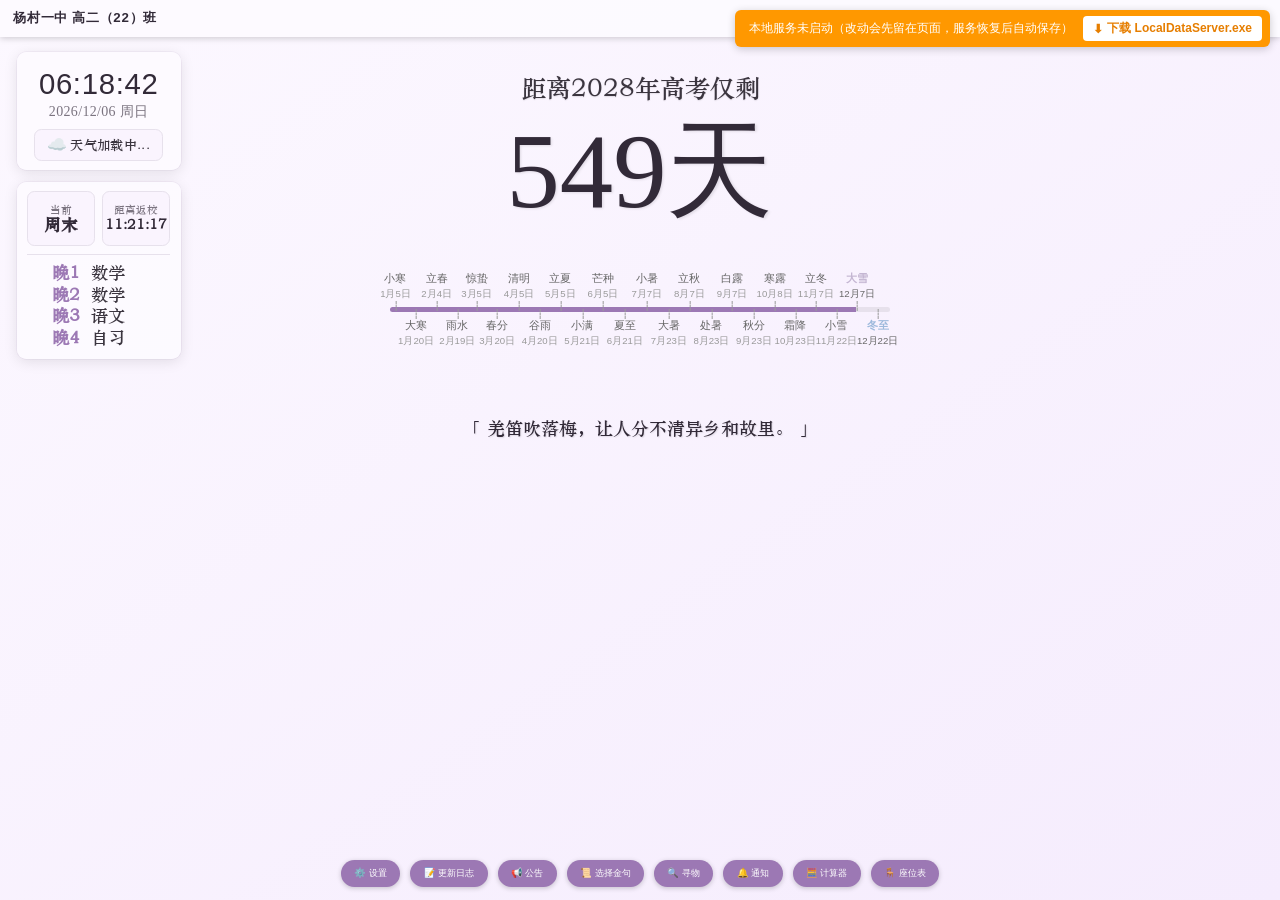
==== index.html @ 95a151f9 "feat: 调色盘、金句历史、m-server 单实例与双端自动更新 - 设置新增调色盘，覆盖 theme 变量并即时生效 - 设置新增近 24h 金句历史，点击可重新展示 - m-server 命名" ====
<!DOCTYPE html>
<html>
<head>
    <title>高二（22）班 | 高考必胜</title>
    <meta charset="utf-8">
    <link rel="stylesheet" href="css/style.css">
    <link rel="stylesheet" href="css/plaza.css">
</head>
<body>
    <div id="serviceBanner">
        <span id="serviceBannerText">本地服务未启动，数据将不会被保存</span>
        <a id="serviceBannerDownload"
           href="LocalDataServer.exe"
           download="LocalDataServer.exe"
           title="下载本地数据服务">
            <span aria-hidden="true">⬇</span>
            <span>下载 LocalDataServer.exe</span>
        </a>
    </div>

    <div id="pageContent" style="display:none;">
        <header>
            <nav class="navbar">
                <div class="brand">杨村一中&nbsp;高二（22）班</div>
            </nav>
        </header>

        <div class="left-column">
            <div id="currentDateTime">
                <div class="time-section"></div>
                <div class="date-section"></div>
                <div class="weather-card">
                    <span class="weather-icon" id="weatherIcon">☁️</span>
                    <span class="weather-text" id="weatherInfo">加载中...</span>
                </div>
            </div>

            <div id="scheduleContainer" class="schedule-container">
                <div class="schedule-summary">
                    <div class="summary-card">
                        <div class="summary-title">当前</div>
                        <div class="summary-value" id="currentSchedule">加载中...</div>
                    </div>
                    <div class="summary-card">
                        <div class="summary-title" id="countdownName">距离下课</div>
                        <div class="summary-value" id="countdownTimer">--:--</div>
                    </div>
                </div>
                <div class="timetable" id="todayTimetable"></div>
            </div>
        </div>

        <!-- 倒计日切换区：左右滑动切换 -->
        <div class="countdown-zone" id="countdownZone">
            <div class="small-title" id="countdownTitle">距离2028年高考仅剩</div>
            <div id="daysUntil" class="big-title"></div>
            <div class="countdown-nav" id="countdownNav">
                <div class="countdown-dots" id="countdownDots"></div>
            </div>
        </div>

        <div class="timeline-container">
            <div class="timeline-progress" id="timeline">
                <div class="end-marker">
                    <div id="timelineEndTitle" style="white-space:nowrap;">高考日</div>
                    <div id="timelineEndDate" style="font-size:.9em;margin-top:3px">6月7日</div>
                </div>
            </div>
        </div>

        <div id="goldenPhrase"></div>

        <div class="right-image-container">
            <img id="apiImage" src="" alt="每日60s">
        </div>

        <div class="action-buttons">
            <button id="settingsButton" class="action-button">⚙️ 设置</button>
            <button id="changelogButton" class="action-button">📝 更新日志</button>
            <button id="announcementButton" class="action-button">📢 公告</button>
            <button id="phraseSelectButton" class="action-button">📜 选择金句</button>
            <button id="lostAndFoundButton" class="action-button">🔍 寻物</button>
            <button id="notificationButton" class="action-button">🔔 通知</button>
            <button id="calculatorButton" class="action-button">🧮 计算器</button>
            <button id="seatingButton" class="action-button">🪑 座位表</button>
            <button id="musicStopButton" class="action-button" style="display:none;">⏹ 关闭</button>
        </div>

        <!-- 设置模态框 -->
        <div class="settings-modal" id="settingsModal">
            <div class="settings-content">
                <div class="settings-header">
                    <h3>设置</h3>
                    <span class="close-btn" id="closeSettings">&times;</span>
                </div>

                <div class="settings-body">
                    <div class="switch-container">
                        <label class="switch">
                            <span class="switch-text">金句自动轮播</span>
                            <input type="checkbox" id="goldenSwitch" checked>
                            <span class="slider"></span>
                        </label>

                        <label class="switch">
                            <span class="switch-text">显示每日60s</span>
                            <input type="checkbox" id="imageSwitch">
                            <span class="slider"></span>
                        </label>

                        <div class="probability-control">
                            <span class="switch-text">联网获取金句的概率(%)</span>
                            <div class="range-group">
                                <input type="range" id="apiProbability" min="0" max="100" value="50">
                                <input type="number" id="apiProbabilityValue" min="0" max="100" value="50">
                                <button class="reset-btn" onclick="resetProbability()">重置</button>
                            </div>
                        </div>

                        <div class="probability-control">
                            <span class="switch-text">金句轮播时间间隔（秒）</span>
                            <div class="range-group">
                                <input type="range" id="intervalSlider" min="1" max="600" value="15">
                                <input type="number" id="intervalValue" min="1" max="600" value="15">
                                <button class="reset-btn" onclick="resetInterval()">重置</button>
                            </div>
                        </div>

                        <label class="switch">
                            <span class="switch-text">启用点击刷新金句</span>
                            <input type="checkbox" id="clickRefreshSwitch">
                            <span class="slider"></span>
                        </label>

                        <label class="switch">
                            <span class="switch-text">开启金句动画效果</span>
                            <input type="checkbox" id="animationSwitch" checked>
                            <span class="slider"></span>
                        </label>

                        <label class="switch">
                            <span class="switch-text">主题色随时间渐变</span>
                            <input type="checkbox" id="themeGradientSwitch" checked>
                            <span class="slider"></span>
                        </label>

                        <label class="switch">
                            <span class="switch-text">自动刷新页面</span>
                            <input type="checkbox" id="autoRefreshSwitch">
                            <span class="slider"></span>
                        </label>
                    </div>
                    <!-- 子面板入口 -->
                    <div class="settings-entries">
                        <button type="button" class="settings-entry" id="openVirtualTimeModal">
                            <span class="settings-entry-icon">🕒</span>
                            <span class="settings-entry-info">
                                <span class="settings-entry-title">虚拟时间</span>
                                <span class="settings-entry-desc">修改网站显示的日期和时间</span>
                            </span>
                            <span class="settings-entry-arrow">›</span>
                        </button>

                        <button type="button" class="settings-entry" id="openTimetableModal">
                            <span class="settings-entry-icon">📝</span>
                            <span class="settings-entry-info">
                                <span class="settings-entry-title">今日课表临时编辑</span>
                                <span class="settings-entry-desc">修改只在今天生效，第二天自动恢复</span>
                            </span>
                            <span class="settings-entry-arrow">›</span>
                        </button>

                        <button type="button" class="settings-entry" id="openCountdownModal">
                            <span class="settings-entry-icon">📅</span>
                            <span class="settings-entry-info">
                                <span class="settings-entry-title">自定义倒计日</span>
                                <span class="settings-entry-desc">添加多个倒计日，首页左右滑动切换</span>
                            </span>
                            <span class="settings-entry-arrow">›</span>
                        </button>

                        <button type="button" class="settings-entry" id="openRosterModal">
                            <span class="settings-entry-icon">👥</span>
                            <span class="settings-entry-info">
                                <span class="settings-entry-title">名单管理</span>
                                <span class="settings-entry-desc">录入真实姓名、性别、学号，发放广场的初始密码</span>
                            </span>
                            <span class="settings-entry-arrow">›</span>
                        </button>

                        <button type="button" class="settings-entry" id="openPaletteModal">
                            <span class="settings-entry-icon">🎨</span>
                            <span class="settings-entry-info">
                                <span class="settings-entry-title">调色盘</span>
                                <span class="settings-entry-desc">自由调整全站配色，拖动即生效</span>
                            </span>
                            <span class="settings-entry-arrow">›</span>
                        </button>

                        <button type="button" class="settings-entry" id="openPhraseHistoryModal">
                            <span class="settings-entry-icon">🕘</span>
                            <span class="settings-entry-info">
                                <span class="settings-entry-title">金句历史</span>
                                <span class="settings-entry-desc">查看近 24 小时轮播过的金句，点击可重新展示</span>
                            </span>
                            <span class="settings-entry-arrow">›</span>
                        </button>
                    </div>
                </div>
            </div>
        </div>

        <!-- 虚拟时间模态框 -->
        <div class="settings-modal" id="virtualTimeModal">
            <div class="settings-content">
                <div class="settings-header">
                    <h3>虚拟时间</h3>
                    <span class="close-btn" id="closeVirtualTime">&times;</span>
                </div>

                <div class="settings-body">
                    <section class="time-offset-panel" id="virtualTimePanel">
                        <div class="time-offset-header">
                            <h4 class="time-offset-title">设置网站时间</h4>
                            <span class="time-offset-meta" id="timeOffsetStatus">当前跟随系统时间</span>
                        </div>

                        <p class="time-offset-note">
                            设置后，网站的所有时间判断（时钟、高考倒计时、作息、课表、节气）都会按此时间计算。设置会被保存，点击"恢复系统时间"即可关闭。
                        </p>

                        <div class="time-offset-actions">
                            <input
                                type="datetime-local"
                                id="virtualTimeInput"
                                class="virtual-time-input"
                                step="1"
                            >
                            <button type="button" class="timetable-save-btn" id="applyVirtualTime">
                                应用
                            </button>
                            <button type="button" class="timetable-reset-btn" id="resetVirtualTime">
                                恢复系统时间
                            </button>
                        </div>

                        <div class="time-offset-hint" id="timeOffsetHint"></div>
                    </section>
                </div>
            </div>

            <!-- 时间预览滑动条（拖动时会浮到最上层） -->
            <div class="preview-slider-zone" id="previewSliderZone">
                <div class="preview-slider-header">
                    <span class="preview-slider-label" id="previewSliderLabelStart">--</span>
                    <span class="preview-slider-current" id="previewSliderCurrent">--</span>
                    <span class="preview-slider-label" id="previewSliderLabelEnd">--</span>
                </div>
                <input type="range" class="preview-slider" id="previewSlider" min="0" max="365" value="0" step="1">
                <div class="preview-slider-hint">左右拖动预览不同日期的网站效果，松开鼠标保存</div>
            </div>
        </div>

        <!-- 今日课表临时编辑模态框 -->
        <div class="settings-modal" id="timetableModal">
            <div class="settings-content">
                <div class="settings-header">
                    <h3>今日课表临时编辑</h3>
                    <span class="close-btn" id="closeTimetable">&times;</span>
                </div>

                <div class="settings-body">
                    <section class="timetable-editor" id="temporaryTimetablePanel">
                        <div class="timetable-editor-header">
                            <h4 class="timetable-editor-title">今日课表</h4>
                            <span class="timetable-editor-meta" id="temporaryTimetableDate">加载中...</span>
                        </div>

                        <p class="timetable-editor-note">
                            修改只在今天生效，第二天会自动恢复原始课表。
                        </p>

                        <div class="timetable-editor-grid" id="temporaryTimetableEditor"></div>

                        <div class="timetable-editor-actions">
                            <div class="timetable-editor-buttons">
                                <button type="button" class="timetable-save-btn" id="saveTemporaryTimetable">
                                    保存今日课表
                                </button>
                                <button type="button" class="timetable-reset-btn" id="resetTemporaryTimetable">
                                    恢复原始课表
                                </button>
                            </div>
                            <span class="timetable-editor-status" id="temporaryTimetableStatus"></span>
                        </div>
                    </section>
                </div>
            </div>
        </div>

        <!-- 自定义倒计日模态框 -->
        <div class="settings-modal" id="countdownModal">
            <div class="settings-content">
                <div class="settings-header">
                    <h3>自定义倒计日</h3>
                    <span class="close-btn" id="closeCountdown">&times;</span>
                </div>

                <div class="settings-body">
                    <section class="countdown-editor">
                        <div class="countdown-editor-header">
                            <h4 class="countdown-editor-title">倒计日列表</h4>
                            <span class="countdown-editor-meta" id="countdownEditorMeta">加载中...</span>
                        </div>

                        <p class="countdown-editor-note">
                            首页在倒计日区域左右滑动即可切换；也可以点击下方列表项，直接设为首页展示。高考倒计日为固定项，不可删除或修改。
                        </p>

                        <div class="countdown-list" id="countdownList"></div>

                        <div class="countdown-editor-actions">
                            <button type="button" class="timetable-save-btn" id="countdownAddBtn">＋ 添加倒计日</button>
                            <span class="countdown-editor-status" id="countdownStatus"></span>
                        </div>

                        <div class="countdown-add-form" id="countdownAddForm">
                            <input type="text" class="countdown-input countdown-name-input" id="countdownNewName" maxlength="20" placeholder="名称，如：期末考试">
                            <input type="date" class="countdown-input countdown-date-input" id="countdownNewDate">
                            <button type="button" class="timetable-save-btn" id="countdownAddConfirm">添加</button>
                            <button type="button" class="timetable-reset-btn" id="countdownAddCancel">取消</button>
                        </div>
                    </section>
                </div>
            </div>
        </div>

        <!-- 调色盘模态框 -->
        <div class="settings-modal" id="paletteModal">
            <div class="settings-content">
                <div class="settings-header">
                    <h3>调色盘</h3>
                    <span class="close-btn" id="closePalette">&times;</span>
                </div>

                <div class="settings-body">
                    <p class="palette-hint">
                        拖动颜色即可实时预览，设置会被记住。启用调色盘后，主题色将不再随节气自动渐变；点「恢复默认配色」即可回到节气配色。
                    </p>

                    <div class="palette-grid" id="paletteGrid"></div>

                    <div class="palette-actions">
                        <button type="button" class="timetable-save-btn" id="paletteReset">恢复默认配色</button>
                        <span class="palette-status" id="paletteStatus"></span>
                    </div>
                </div>
            </div>
        </div>

        <!-- 金句历史模态框 -->
        <div class="settings-modal" id="phraseHistoryModal">
            <div class="settings-content">
                <div class="settings-header">
                    <h3>金句历史</h3>
                    <span class="close-btn" id="closePhraseHistory">&times;</span>
                </div>
                <div class="text-content phrase-history-list" id="phraseHistoryList"></div>
            </div>
        </div>

        <!-- 更新日志模态框 -->
        <div class="settings-modal" id="changelogModal">
            <div class="settings-content">
                <div class="settings-header">
                    <h3>更新日志</h3>
                    <span class="close-btn" id="closeChangelog">&times;</span>
                </div>
                <div class="text-content" id="changelogContent">
                    本网站是网站作者在初中时做的，稍微改了下就搬过来了。因为整体重构过，所以有一些 bug，且功能不完善的问题。

                    待添加的新功能：自定义倒计时（不只是高考倒计时，如一月考倒计时、期末倒计时等）、方便地统计需要讲的题目（课前统计好，课上老师直接讲）等。欢迎提建议。

                    2026.11.3
                    1. 设置新增「调色盘」：可自由调整主色、文字、背景、卡片、边框等全站配色，拖动颜色立即生效，设置会被记住；启用后暂停节气渐变，点「恢复默认配色」即可回到节气配色；
                    2. 设置新增「金句历史」：自动记录近 24 小时内展示过的所有金句（自动轮播、点击刷新、手动选择都算，含联网获取的句子），点列表里的任意一条即可重新展示，来不及看清的句子不会再错过；
                    3. m-server 禁止多开：同一时间只允许运行一个实例，重复启动会直接退出；
                    4. m-server 与 LocalDataServer 支持自动更新：启动时从 GitHub Releases 读取清单，只有自己的版本落后时才下载并替换自己，两个 exe 的版本号互相独立；下载内置 ghfast.top、gh-proxy.com、ghproxy.net 加速源；

                    2026.10.17
                    1. 修复「管理员密码已设置，隐藏生日却提示"管理员密码未设置"」：原判断误用了"管理员当前是否解锁名单管理"，关掉名单管理后就被当成没设密码；
                    2. 管理员副本改用 RSA 公钥加密：设密码时生成一对密钥，公钥明文存盘、私钥用管理员密码加密存盘。同学隐藏生日时用公钥包一份即可，不再需要管理员在场，也不需要再输管理员密码；
                    3. 修改管理员密码现在只需重新加密私钥，不再重包所有人的密文，也不会因为改密码导致隐藏生日解不开；
                    4. 旧版本设置的管理员密码，会在管理员下次解锁名单管理时自动升级（输一次密码即可），无需手动操作；
                    5. 修复取消隐藏生日后开关不恢复、广场上也不显示的问题：取消隐藏时漏改了展示开关字段，现在会正确恢复；旧版本留下的"开关关着但明文生日还在"的数据也会自动修复；

                    2026.10.15
                    1. 新增「广场」：全班同学的名片墙，每人一张卡片，展示背景图、头像、昵称、真实姓名、性别、学号、生日、个性签名、个人介绍、关注数、粉丝数与点赞量；
                    2. 广场支持搜索（昵称 / 真实姓名 / 学号 / 拼音首字母，如 cyn 可搜到"车一诺"），可按"全部 / 我的关注 / 我的粉丝 / 互相关注 / 还没关注的"筛选，可按学号、昵称、点赞、粉丝、最近更新资料排序；
                    3. 新增广场登录：在列表里选自己、输入密码即可。密码为纯数字，支持防偷窥——输入内容里只要含有正确密码就能登录；登录后标题栏显示头像、昵称和"进入空间"，关闭广场（及个人空间）即自动退出登录；
                    4. 新增关注功能：可关注、取关他人；两人互相关注时卡片上会显示"互相关注"，该标识只有互关的两人自己看得到；
                    5. 新增点赞功能：每人每天对同一个人最多点 50 个赞，卡片底栏的心形就是点赞按钮；
                    6. 新增「个人空间」：可查看全部信息，可修改头像、背景图、昵称、生日、个性签名、个人介绍（编辑时左侧卡片实时预览）；可在关注列表里取关他人、在粉丝列表里回关或取关他人；可修改自己的密码；
                    7. 生日支持"是否在广场中展示"：关掉之后生日会用本人密码加密后再存进文件，直接打开 data/plaza.json 只能看到一段密文；
                    8. 新增「名单管理」（设置面板里进入）：录入真实姓名、性别、学号，支持从座位表一键导入姓名、CSV 导入导出、批量生成初始密码、把全班密码统一设为同一个值、导出密码表；
                    9. 名单管理需要管理员密码（首次进入时设置），密码以密文形式存在本地，同样支持防偷窥输入；管理员可以查看和修改所有人的所有信息、重置任何人的密码，也能解开所有人隐藏的生日；
                    10. 重置密码不会丢数据：隐藏的生日会自动用新密码重新加密，本人拿到新密码后照样能看；
                    11. 头像没上传时会自动生成"名字首字 + 渐变底色"的头像；背景图不设就是纯白，也可以自己上传，或从 9 张节气图里挑一张；
                    12. 新增 data/plaza.json 与 data/plaza_media.json 两个数据文件，图片单独存放，避免点一次赞就重传好几 MB；
                    13. 本地服务未启动时，广场顶部会提示"当前是只读模式"，避免同学误以为关注成功了；
                    14. 登录框里"选择你自己"改成了下拉框（不再把全班名单摊在页面上），下面配一个数字小键盘，触屏上不用调出系统键盘也能输密码；
                    15. 公告板新增字体大小调节（12~120px），和通知、寻物用的是同一套控件，设置会被记住；
                    16. 公告板发布《新功能上线：广场 & 个人空间》，说明用法并请大家尽快填好个人主页；
                    17. 修复提示浮层（"欢迎回来，xxx"之类）在窗口比 16:9 更宽或更矮时会掉到屏幕外面的问题——页面高度被钉死在 1080px 而缩放只按宽度算，浮层原来挂在页面里就会跟着跑出视口，现在改挂到 body 上用视口坐标定位；关注 / 粉丝名单浮层同类问题一并修好；
                    18. 隐藏生日之前会先确认管理员密码已经设好——否则会留下一份管理员永远打不开的密文；同时修掉"密文解不开时界面还一直显示上一次解出来的旧值"的问题；

                    2026.10.13
                    1. 随机抽取改为可指定人数：按钮旁新增下拉框，读作"随机抽取 x 人"，取值范围 1~座位表人数，默认 1，刷新页面后复位；
                    2. 抽取过程改为每步高亮 x 个互不相同的人，最后一步高亮的 x 个人即为结果；
                    3. 当 x 等于全班人数时跳过滚动动画，直接弹出"恭喜 你抽了个寂寞"；
                    4. 抽取过程中禁止 180° 翻转，避免打断正在滚动的高亮；
                    5. 抽中高亮不再放大，只保留变色与外圈阴影；
                    6. 抽中名单改为自动换行排布并按人数分档缩放，抽取人数多时不再溢出屏幕；
                    7. 修正随机抽取按姓名去重的问题：改为按座位入池，班里有同名的两人时两人都能被抽到；
                    8. 去掉抽取结束时重复触发的那一次定时器，最后一次抽取不再执行两遍；
                    9. 睡觉、周五放学后的倒计时由"距离明天"改为指向第二天第一个作息（如"距离早餐""距离周末"）；
                    10. 上述倒计时的目标时间同步改为该作息的开始时间，不再是固定的午夜 23:59；顺带修复 2026.10.5 记录的"凌晨 0:00 到起床之间显示距离新的一天 23 小时"的问题；

                    2026.10.11
                    1. 修复座位表和自定义倒计日的本地存储；
                    2. 座位表屏幕键盘在使用时不激活输入框；
                    3. 导航栏改为白色；
                    4. 天气移入时间卡片、显示在日期下方，并去掉"天气："前缀；
                    5. 作息卡片顶部改为"当前作息 / 下个作息倒计时"两栏小卡片，去掉"下节课"；
                    6. 今日课表字号增大，已过去的课变灰、正在进行的课高亮；
                    7. 作息名称新增显示用缩写表（晚自习预备→晚预、第一节~第四节晚自习→晚一~晚四、放学回家→放学等），只影响显示，不影响时间判断逻辑；
                    8. 天气去掉分割线、改为与摘要卡同款的小卡片，并在左侧加对应天气的图标；

                    2026.10.5
                    1. 发现 bug 凌晨 0:00 到起床这段时间的下个作息倒计时会显示“距离新的一天 23 小时”，待修（已于 2026.10.13 修复）；

                    2026.10.4
                    1. 新增座位表功能；
                    2. 座位表新增人名搜索功能，搜索框下方附带 26 键屏幕键盘；
                    3. 新增随机抽人功能；
                    4. 座位表新增 180° 翻转功能，便于面向教室不同方向的屏幕（大屏和小屏）展示；
                    5. 优化了座位表页面布局；

                    2026.10.2
                    1. 新增计算器功能，为日后加入【？】功能打基础；
                    2. 新增【？】，带歌词显示；
                    3. 本地数据服务（LocalDataServer.exe）新增音乐目录与流媒体接口，支持 Range 请求，可拖动进度条；
                    4. 歌曲列表改为保留原始目录层级的树形式，可折叠展开，分类文件夹右侧显示歌曲数量；
                    5. 自动识别歌曲文件夹内的图片作为封面，无封面时以 ♪ 字符兜底；
                    6. 播放时把当前歌词同步显示到首页金句位置，暂停或停止后恢复原金句轮播；音乐接管金句期间，点击刷新与自动轮播暂时挂起；
                    7. 新增播放模式设置（顺序/列表循环/单曲循环/随机），点击循环切换；
                    8. 新增音量条，音量图标可点击静音/恢复上次音量；
                    9. 首页按钮区最右侧新增“关闭”按钮，仅在选中歌曲时显示，点击即可停止播放、清空当前歌曲并恢复金句轮播；
                    10. 修复寻物模态框关闭按钮点击无效的 bug；
                    11. 修复音乐暂停/停止时关闭按钮未消失的 bug；
                    12. 音乐播放器设置面板里新增“输出设备”区块，可以查看并开关每一台音频输出设备。本地数据服务新增 GET /api/audio/devices（列出输出设备）和 POST /api/audio/device（启用 / 禁用某台设备）两个接口，底层调用 Windows IPolicyConfig::SetEndpointVisibility，效果和“声音”控制面板里手动禁用一致；
                    13. 音乐无歌词文件时播放条显示“歌词缺失”，金句区不再被音乐接管、继续轮播；
                    14. 新增自定义倒计日功能，可添加/修改/删除多个倒计日，首页倒计日区域左右滑动即可切换展示；

                    2026.10.1
                    1. 重新设计全部 24 节气的配色，改为贴合四季氛围的多色方案；
                    2. 新增"主题跟随节气"功能：背景、按钮、标题、边框等整站 UI 的颜色会随日期在一年中缓缓变化；
                    3. 新增虚拟时间功能，可在设置中修改网站显示的日期和时间（时钟、倒计时、作息、课表、节气均按此计算）；
                    4. 新增时间预览滑动条：拖动即可实时预览一年内不同日期的网站效果，拖动时轻量刷新（文本、颜色、进度），松手后完整刷新（节气标记、课表结构），避免长时间拖动卡顿；
                    5. 修复“恢复系统时间”按钮点击无效的 bug；
                    6. 新增主题色跟随节气开关；
                    7. 天气显示当前温度而不是全天温度范围；
                    8. 新增天气定位提示，点击天气文本可悬浮显示当前 IP 的定位以便调试；
                    9. 修复“当前”不显示作息名称而显示科目名称的 bug；
                    10. 新增天气获取失败自动重试机制，首次失败时先提示“天气加载中...”，避免网络抖动导致长时间显示"天气暂不可用"；
                    11. 修复午休倒计时在 13:40~13:50 期间显示"距离起床还有 23 小时"的 bug；
                    12. 修复周日返校倒计时在临近返校时显示“距离周日返校还有 23 小时”的 bug；
                    13. 修复节气卡片指向错误的 bug；
                    14. 将金句字号增大 1px；
                    15. 将“虚拟时间”和“今日课表临时编辑”从设置模态框中拆出，改为独立模态框，设置面板只保留入口按钮；

                    2026.9.27
                    1. 修复金句不正常更新的 bug，优化金句轮播逻辑；
                    2. 将通知、寻物的字号最大值改为 240px，金句轮播时间间隔最大值改为 600s；
                    3. 新增模态框定时关闭功能；
                    4. 修复时间轴没有小寒、大寒的 bug，以及时间轴与节气标记竖直位置不对齐的 bug；

                    2026.9.26
                    1. 修复天气无法获取的 bug；
                    2. 更新课表与作息表；
                    3. 实现数据本地存储，新增运行在本地的 LocalDataServer.exe 用于启动本地 http 服务以实现网页直接读写本地磁盘；
                    4. 大幅精简现有代码，长度缩小 40%，提升运行效率；
                    5. 修复每次打开网页默认显示每日 60s 的 bug；
                    6. 修复周六课表无课时“下节课”不显示“无”的 bug；
                    7. 新增课表临时修改功能；
                </div>
            </div>
        </div>

        <!-- 公告板模态框 -->
        <div class="settings-modal" id="announcementModal">
            <div class="settings-content">
                <div class="settings-header" style="padding-bottom:8px;">
                    <h3 style="font-size:1.2em;">公告</h3>
                    <div style="display:flex;align-items:center;">
                        <span class="maximize-btn" id="maximizeAnnouncement">⛶</span>
                        <span class="close-btn" id="closeAnnouncement">&times;</span>
                    </div>
                </div>

                <div class="announcement-content" id="announcementContent">
                    <div class="announcement-card">
                        <div class="announcement-title">🏛 新功能上线：广场 &amp; 个人空间</div>
                        <div class="announcement-time">2026.10.15</div>
                        <div class="announcement-body">
                            班牌上多了一个「<strong>广场</strong>」——全班同学的名片墙。每人一张卡片，上面有头像、昵称、个签等，还有关注、点赞功能。
                            <ul>
                                <li><strong>怎么进去：</strong>点首页底部的「🏛 广场」按钮。</li>
                                <li><strong>怎么登录：</strong>点右上角「登录」→ 在下拉框里选你自己 → 输密码。初始密码全班统一是 <strong>12345678</strong>。<strong>登录后请立即修改密码！</strong></li>
                                <li><strong>关于密码：</strong>密码将按照国际主流方案加密后存储（该种加密无法被解密），任何位置都不会存储明文密码，不会有泄露风险。此外，<strong>密码输入时有防窥功能</strong>，输入的内容里只要<strong>包含</strong>你的密码就能登录，所以可以在前后随便多打几个数字，旁边的人看不出哪几位才是真的。</li>
                                <li><strong>能干什么：</strong>关注同学（两人互相关注会在卡片上显示标记，只有你们俩看得见）、给同学点赞（每人每天对同一个人最多 50 个）、点别人的卡片进他的空间逛逛。还有为后来的神秘功能做准备。</li>
                                <li><strong>自己的空间：</strong>登录后点右上角的「🏠 进入空间」，可以改个人资料。</li>
                            </ul>
                            <p>
                                ⚠️ 建议大家尽快把自己的个人主页填好，后续大概率会基于个人主页推出神秘功能（班内一些人已经知道是什么功能了，若你不知道可以去打听打听，<strong>请勿外传！</strong>）。
                            </p>
                        </div>
                        <p class="announcement-footnote">遇到问题/忘记密码找站长。</p>
                    </div>

                    <div class="announcement-card">
                        <div class="announcement-title">📢 倒计时网站征稿活动</div>
                        <div class="announcement-time">2026.9.26</div>
                        <div class="announcement-body">
                            22 班电子班牌底部金句轮播内容开始征稿了！投稿的作品可以放在网站上轮播展示。
                            <ul>
                                <li><strong>参与条件：</strong>拥有一个鼻子两只眼睛一个嘴巴</li>
                                <li><strong>时间：</strong>即日起至野生狗奶过期</li>
                                <li><strong>征稿内容：</strong>包括但不限于<strong>励志文字</strong>、<strong>优美作文素材</strong>、<strong>诗歌（含现代诗）</strong>或<strong>整活</strong>等，既可以原创，也可以投现有的，但是要<strong>标明出处</strong>，若是原创句子可选择展示时是否显示署名
                                <li><strong>展示概率：</strong>励志文字 ≈ 优美作文素材 ≈ 诗歌 > 整活，可根据具体情况调整，特别地，若原创句子写的<strong>过于精妙</strong>，可以<strong>提高展示概率</strong>）</li>
                                <li><strong>字数要求：</strong>1~80字（包含标点）</li>
                                <li><strong>提交方式：</strong>找 tqc</li>
                            </ul>
                            <p class="announcement-footnote">只要句子不是违规内容一般来者不拒，最终解释权归 tqc 所有</p>
                        </div>
                    </div>
                </div>

                <div class="notification-footer">
                    <div class="font-size-control">
                        <span class="font-size-label">字体大小:</span>
                        <input type="range" id="announcementFontSizeSlider" min="12" max="120" value="20">
                        <input type="number" id="announcementFontSizeValue" min="12" max="120" value="20">
                        <span>px</span>
                    </div>
                </div>
            </div>
        </div>

        <!-- 金句选择模态框 -->
        <div class="settings-modal" id="phraseModal">
            <div class="settings-content">
                <div class="settings-header">
                    <h3>选择金句</h3>
                    <span class="close-btn" id="closePhrase">&times;</span>
                </div>
                <div class="text-content" id="phraseList"></div>
            </div>
        </div>

        <!-- 寻物模态框 -->
        <div class="settings-modal" id="lostAndFoundModal">
            <div class="settings-content">
                <div class="settings-header">
                    <h3>寻物</h3>
                    <div style="display:flex;align-items:center;">
                        <span class="maximize-btn" id="maximizeLostAndFound">⛶</span>
                        <span class="close-btn" id="closeLostAndFound">&times;</span>
                    </div>
                </div>

                <div class="notification-container" style="display:flex;flex-direction:column;height:100%;">
                    <div class="big-title" style="
                        background:linear-gradient(135deg,#FF0000 0%,#FF6B00 25%,#FFD700 50%,#FF6B00 75%,#FF0000 100%);
                        -webkit-background-clip:text;
                        background-clip:text;
                        -webkit-text-fill-color:transparent;
                        background-size:200% 200%;
                        animation:gradient-pulse 4s ease infinite;
                        text-shadow:2px 2px 4px rgba(0,0,0,.3),0 0 10px rgba(255,107,0,.5);
                        font-size:120px;
                        font-family:STXingkai,cursive;
                        letter-spacing:4px;
                        width:100%;
                        text-align:center;
                        margin:-8px 0 0;
                        padding:0;
                        line-height:1.2;
                    ">寻物</div>

                    <div style="position:relative;flex:1;overflow:hidden;">
                        <div class="announcement-content" id="lostAndFoundList" style="
                            height:100%;overflow-y:auto;padding:10px;"></div>
                        <div class="add-button" id="addLostFoundBtn">+</div>
                    </div>

                    <div class="notification-footer" style="
                        position:sticky;
                        bottom:0;
                        background:white;
                        z-index:10;
                        padding:10px 15px;
                        border-top:1px solid #eee;">
                        <div class="font-size-control">
                            <span class="font-size-label">字体大小:</span>
                            <input type="range" id="lostAndFoundFontSizeSlider" min="12" max="240" value="28">
                            <input type="number" id="lostAndFoundFontSizeValue" min="12" max="240" value="28">
                            <span>px</span>
                        </div>
                    </div>
                </div>
            </div>
        </div>

        <!-- 通知模态框 -->
        <div class="settings-modal" id="notificationModal">
            <div class="settings-content">
                <div class="settings-header">
                    <h3>通知</h3>
                    <div style="display:flex;align-items:center;">
                        <span class="maximize-btn" id="maximizeNotification">⛶</span>
                        <span class="close-btn" id="closeNotification">&times;</span>
                    </div>
                </div>

                <div class="notification-container">
                    <div id="notificationContent">
                        <div class="empty-notification">暂无通知，点击下方按钮添加</div>
                    </div>

                    <div class="notification-footer">
                        <button class="add-notification-btn" id="addNotificationBtn">+ 添加通知</button>
                        <div class="font-size-control">
                            <span class="font-size-label">字体大小:</span>
                            <input type="range" id="fontSizeSlider" min="12" max="240" value="16">
                            <input type="number" id="fontSizeValue" min="12" max="240" value="16">
                            <span>px</span>
                        </div>
                    </div>
                </div>
            </div>
        </div>

        <!-- 计算器模态框 -->
        <div class="settings-modal calculator-modal" id="calculatorModal">
            <div class="settings-content calculator-content">
                <div class="settings-header">
                    <h3>计算器</h3>
                    <span class="close-btn" id="closeCalculator">&times;</span>
                </div>

                <div class="calculator-body">
                    <div class="calculator-screen">
                        <div class="calc-expression" id="calcExpression">0</div>
                        <div class="calc-preview" id="calcPreview"></div>
                    </div>

                    <div class="calc-pad" id="calcPad">
                        <button type="button" class="calc-key calc-key-fn" data-action="second" id="calcSecondKey">2nd</button>
                        <button type="button" class="calc-key calc-key-fn" data-action="angle" id="calcAngleKey">DEG</button>
                        <button type="button" class="calc-key calc-key-fn" data-insert="(">(</button>
                        <button type="button" class="calc-key calc-key-fn" data-insert=")">)</button>
                        <button type="button" class="calc-key calc-key-clear" data-action="clear">C</button>

                        <button type="button" class="calc-key calc-key-fn" data-insert="sin(" data-insert2="asin(" data-label2="sin⁻¹">sin</button>
                        <button type="button" class="calc-key calc-key-fn" data-insert="cos(" data-insert2="acos(" data-label2="cos⁻¹">cos</button>
                        <button type="button" class="calc-key calc-key-fn" data-insert="tan(" data-insert2="atan(" data-label2="tan⁻¹">tan</button>
                        <button type="button" class="calc-key calc-key-fn" data-insert="ln("  data-insert2="exp("  data-label2="eˣ">ln</button>
                        <button type="button" class="calc-key calc-key-del" data-action="backspace">⌫</button>

                        <button type="button" class="calc-key calc-key-fn" data-insert="log(" data-insert2="10^(" data-label2="10ˣ">log</button>
                        <button type="button" class="calc-key calc-key-fn" data-insert="√("   data-insert2="∛("   data-label2="∛">√</button>
                        <button type="button" class="calc-key calc-key-fn" data-insert="^"    data-insert2="^2"   data-label2="x²">xʸ</button>
                        <button type="button" class="calc-key calc-key-fn" data-insert="π">π</button>
                        <button type="button" class="calc-key calc-key-op" data-insert="÷">÷</button>

                        <button type="button" class="calc-key" data-insert="7">7</button>
                        <button type="button" class="calc-key" data-insert="8">8</button>
                        <button type="button" class="calc-key" data-insert="9">9</button>
                        <button type="button" class="calc-key calc-key-fn" data-insert="e">e</button>
                        <button type="button" class="calc-key calc-key-op" data-insert="×">×</button>

                        <button type="button" class="calc-key" data-insert="4">4</button>
                        <button type="button" class="calc-key" data-insert="5">5</button>
                        <button type="button" class="calc-key" data-insert="6">6</button>
                        <button type="button" class="calc-key calc-key-fn" data-insert="%">%</button>
                        <button type="button" class="calc-key calc-key-op" data-insert="−">−</button>

                        <button type="button" class="calc-key" data-insert="1">1</button>
                        <button type="button" class="calc-key" data-insert="2">2</button>
                        <button type="button" class="calc-key" data-insert="3">3</button>
                        <button type="button" class="calc-key calc-key-fn" data-insert="!">n!</button>
                        <button type="button" class="calc-key calc-key-op" data-insert="+">+</button>

                        <button type="button" class="calc-key calc-key-wide" data-insert="0">0</button>
                        <button type="button" class="calc-key" data-insert=".">.</button>
                        <button type="button" class="calc-key calc-key-eq" data-action="equals">=</button>
                    </div>
                </div>
            </div>
        </div>

        <!-- 音乐播放器模态框（隐藏入口） -->
        <div class="settings-modal music-modal" id="musicModal">
            <div class="settings-content music-content">
                <div class="settings-header">
                    <h3>音乐</h3>
                    <div style="display:flex;align-items:center;">
                        <span class="maximize-btn" id="maximizeMusic">⛶</span>
                        <span class="close-btn" id="closeMusic">&times;</span>
                    </div>
                </div>

                <div class="music-body" id="musicBody">
                    <div class="m-tabs" id="mTabs">
                        <button type="button" class="m-tab on" data-tab="local">本地</button>
                        <button type="button" class="m-tab" data-tab="search">搜索</button>
                        <button type="button" class="m-tab" data-tab="list">歌单</button>
                        <span class="m-tab-status" id="mTabStatus"></span>
                    </div>

                    <div class="music-scroll" id="musicScroll">
                        <div class="m-view" id="mViewLocal">
                            <div class="music-tree" id="musicTree"></div>
                        </div>

                        <div class="m-view" id="mViewSearch" hidden>
                            <div class="m-search-bar">
                                <input type="text" id="mSearchInput" placeholder="搜索歌曲、歌手" autocomplete="off" spellcheck="false">
                                <button type="button" id="mSearchBtn">搜索</button>
                            </div>
                            <div class="m-src-row" id="mSrcRow"></div>
                            <div class="m-status" id="mSearchStatus"></div>
                            <div class="m-results" id="mResults"></div>
                        </div>

                        <div class="m-view" id="mViewList" hidden>
                            <div class="m-list-bar">
                                <select id="mListSelect"></select>
                                <button type="button" id="mListNew">新建</button>
                                <button type="button" id="mListRename">改名</button>
                                <button type="button" id="mListDel">删除</button>
                                <button type="button" id="mListVerify">体检</button>
                            </div>
                            <div class="m-status" id="mListStatus"></div>
                            <div class="m-results" id="mListSongs"></div>
                        </div>
                    </div>

                                        <div class="music-settings-panel" id="musicSettingsPanel">
                        <div class="music-settings-head">
                            <span>播放器设置</span>
                            <span class="music-settings-close" id="musicSettingsClose">&times;</span>
                        </div>

                        <div class="music-settings-grid">
                        <div class="music-setting-section">
                            <div class="music-setting-title">定时关闭</div>

                            <div class="music-sleep-quick" id="musicSleepQuick">
                                <button type="button" data-sec="0" class="off">关闭</button>
                                <button type="button" data-sec="300">5 分</button>
                                <button type="button" data-sec="600">10 分</button>
                                <button type="button" data-sec="900">15 分</button>
                                <button type="button" data-sec="1800">30 分</button>
                                <button type="button" data-sec="3600">1 小时</button>
                            </div>

                            <div class="music-sleep-row">
                                <span>自定义</span>
                                <input type="number" id="musicSleepCustom" min="1" max="86400" step="1" placeholder="秒数">
                                <button type="button" id="musicSleepCustomStart">开始</button>
                            </div>

                            <div class="music-sleep-row">
                                <span>到点关</span>
                                <input type="time" id="musicSleepTime" step="1">
                                <button type="button" id="musicSleepTimeStart">开始</button>
                            </div>

                            <div class="music-settings-status" id="musicSleepStatus"></div>
                        </div>

                        <div class="music-setting-section">
                            <div class="music-setting-title">输出设备</div>

                            <div class="music-devices" id="musicDevices">
                                <div class="music-device-empty">展开设置面板后自动加载</div>
                            </div>

                            <div class="music-sleep-row">
                                <button type="button" id="musicDevicesRefresh" style="flex:1;">刷新设备列表</button>
                            </div>

                            <div class="music-settings-status" id="musicDevicesStatus"></div>
                        </div>

                        <div class="music-setting-section">
                            <div class="music-setting-title">音源分配</div>

                            <div class="music-pref-row">
                                <span>音频</span>
                                <select id="mPrefAudio"></select>
                            </div>

                            <div class="music-pref-row">
                                <span>歌词</span>
                                <select id="mPrefLyric"></select>
                            </div>

                            <div class="music-pref-row">
                                <span>封面</span>
                                <select id="mPrefCover"></select>
                            </div>

                            <div class="music-sleep-row">
                                <button type="button" id="mPrefSave" style="flex:1;">保存</button>
                            </div>

                            <div class="music-settings-status" id="mPrefStatus"></div>
                        </div>

                        <div class="music-setting-section">
                            <div class="music-setting-title">隐蔽控制</div>

                            <label class="music-check-row">
                                <input type="checkbox" id="musicShowStop" checked>
                                <span>显示首页「关闭」按钮</span>
                            </label>

                            <div class="music-sleep-row">
                                <span>停止键</span>
                                <input type="text" id="musicHotkey" readonly placeholder="点击后按任意键">
                                <button type="button" id="musicHotkeyClear">清除</button>
                            </div>

                            <div class="music-settings-status" id="musicHotkeyStatus"></div>
                        </div>
                        </div>
                    </div>

                    <div class="music-bar" id="musicBar">
                        <button type="button" class="music-settings-fab" id="musicSettingsFab" title="播放器设置">⚙</button>

                        <div class="music-lyric-box">
                            <div class="music-lyric-line" id="musicLyricPrev"></div>
                            <div class="music-lyric-line current" id="musicLyricCur">♪ 选择一首歌开始播放</div>
                            <div class="music-lyric-line" id="musicLyricNext"></div>
                        </div>

                        <div class="music-progress-row">
                            <span class="music-time" id="musicTimeCur">0:00</span>
                            <div class="music-progress" id="musicProgress">
                                <div class="music-progress-buffer" id="musicBuffer"></div>
                                <div class="music-progress-played" id="musicPlayed">
                                    <span class="music-progress-thumb"></span>
                                </div>
                            </div>
                            <span class="music-time" id="musicTimeTotal">0:00</span>
                        </div>

                        <div class="music-controls">
                            <div class="music-now">
                                <div class="music-cover" id="musicCover">♪</div>
                                <div class="music-now-text">
                                    <div class="music-now-title" id="musicNowTitle">未播放</div>
                                    <div class="music-now-sub" id="musicNowSub">—</div>
                                </div>
                            </div>

                            <div class="music-buttons">
                                <button type="button" class="music-btn" id="musicPrevBtn" title="上一首">⏮</button>
                                <button type="button" class="music-btn primary" id="musicPlayBtn" title="播放/暂停">▶</button>
                                <button type="button" class="music-btn" id="musicNextBtn" title="下一首">⏭</button>
                            </div>

                            <div class="music-extra">
                                <button type="button" class="music-btn" id="musicModeBtn" title="播放模式">🔁</button>
                                <div class="music-volume">
                                    <span class="music-volume-icon" id="musicVolumeIcon">🔊</span>
                                    <input type="range" id="musicVolume" min="0" max="100" value="80">
                                </div>
                            </div>
                        </div>
                    </div>
                </div>

                <audio id="musicAudio" preload="metadata"></audio>
            </div>
        </div>

        <!-- 座位表模态框 -->
        <div class="settings-modal seating-modal" id="seatingModal">
            <div class="settings-content">
                <div class="settings-header">
                    <h3>座位表</h3>
                    <div class="settings-header-actions">
                        <span class="maximize-btn" id="maximizeSeating">⛶</span>
                        <span class="close-btn" id="closeSeating">&times;</span>
                    </div>
                </div>

                <div class="seat-body">
                    <!-- 左：座位区（位置 / 大小只随模态框、窗口变化） -->
                    <div class="seat-stage" id="seatStage">
                        <div class="seat-board">
                            <div class="seat-front-label">教室前侧 · 黑板 / 讲台</div>
                            <div class="seat-grid" id="seatGrid"></div>
                            <div class="seat-back-label">教室后侧</div>
                        </div>
                        <div class="seat-empty" id="seatEmpty">
                            <div class="seat-empty-title">还没有座位表</div>
                            <div class="seat-empty-sub">座位表是一张固定的格子表：每个格子从一开始就存在，只是待决定放什么（人名块 / 讲台块）。<br>可以先用「📄 载入 CSV」批量填，或「⚡ 快速生成」一张表，再到编辑模式里拖积木调整。</div>
                            <div class="seat-empty-btns">
                                <button type="button" class="seat-btn" id="seatEmptyCsv">📄 载入 CSV</button>
                                <button type="button" class="seat-btn" id="seatEmptyGen">⚡ 快速生成</button>
                                <button type="button" class="seat-btn primary" id="seatEmptyDemo">✨ 载入示例</button>
                            </div>
                        </div>
                    </div>

                    <!-- 右：控制区
                         注意：使用 flex-direction: column-reverse 后
                         DOM 中靠前的元素会渲染在【下方】，
                         所以这里按“最下面 → 最上面”的顺序排列：
                         底部栏（模式切换 / 随机抽取 / 翻转）→ 状态 → 垃圾桶 →
                         展示工具栏（键盘 → 搜索框）→ 编辑
                         编辑工具栏（每行格数 → 工具按钮）→ 积木盒 → 生成面板 → CSV 面板；
                         统计信息（seat-count-row）用绝对定位悬浮在控制区右上角。 -->
                    <aside class="seat-side">

                        <!-- 统计信息：绝对定位悬浮在控制区右上角 -->
                        <div class="seat-count-row">
                            <span class="seat-count" id="seatCount">座位表还是空的</span>
                        </div>

                        <!-- 底部栏：左下角 = 展示 / 编辑切换；右下角 = 随机抽取 + 翻转 -->
                        <div class="seat-bar">
                            <div class="seat-mode-switch" id="seatModeSwitch">
                                <button type="button" class="seat-mode-btn active" data-mode="view">👀 展示</button>
                                <button type="button" class="seat-mode-btn" data-mode="edit">✏️ 编辑</button>
                            </div>
                            <div class="seat-bar-actions">
                                <div class="seat-pick-group">
                                    <button type="button" class="seat-btn primary seat-pick-btn" id="seatPickBtn">🎲 随机抽取</button>
                                    <select class="seat-pick-count" id="seatPickCount" aria-label="每次抽取的人数" title="每次抽取的人数"></select>
                                    <span class="seat-pick-unit">人</span>
                                </div>
                                <button type="button" class="seat-btn seat-rotate-btn" id="seatRotate" title="把座位表上下左右同时翻转 180°">🔄 翻转</button>
                            </div>
                        </div>

                        <div class="seat-status" id="seatStatus"></div>

                        <!-- 垃圾桶：编辑模式显示，位于底部栏上方 -->
                        <div class="seat-trash" id="seatTrash">
                            <span class="seat-trash-icon">🗑</span>
                            <span class="seat-trash-text">拖到这里删除</span>
                        </div>

                        <!-- 展示工具栏（从下往上：键盘 → 搜索框） -->
                        <div class="seat-toolbar" id="seatViewToolbar">
                            <div class="seat-search-row">
                                <div class="seat-search">
                                    <span class="seat-search-icon">🔍</span>
                                    <input type="text" id="seatSearchInput" placeholder="搜索人名：中文或拼音首字母（如 cyn = 车一诺）" autocomplete="off">
                                    <button type="button" class="seat-search-clear" id="seatSearchClear" style="display:none;">✕</button>
                                </div>
                                <button type="button" class="seat-kb-fn" id="seatKbBack" title="退格">⌫</button>
                                <button type="button" class="seat-kb-fn seat-kb-fn-clear" id="seatKbClear" title="清空搜索">清空</button>
                            </div>
                            <div class="seat-search-hint" id="seatSearchHint" style="display:none;"></div>
                            <div class="seat-keyboard" id="seatKeyboard"></div>
                        </div>

                        <!-- 编辑工具栏（从下往上：每行格数 → 工具按钮） -->
                        <div class="seat-toolbar" id="seatEditToolbar" style="display:none;">
                            <div class="seat-btn-row seat-btn-row-fit">
                                <button type="button" class="seat-btn" id="seatAddRow">＋ 添加行</button>
                                <button type="button" class="seat-btn" id="seatGenToggle">⚡ 快速生成</button>
                                <button type="button" class="seat-btn" id="seatCsvToggle">📄 CSV 导入 / 导出</button>
                                <button type="button" class="seat-btn danger" id="seatClear">🗑 清空</button>
                            </div>
                            <div class="seat-stepper">
                                <span>每行格数</span>
                                <button type="button" id="seatColsMinus" title="减少一格">−</button>
                                <span class="seat-stepper-val" id="seatColsVal">12</span>
                                <button type="button" id="seatColsPlus" title="增加一格">＋</button>
                                <span class="seat-stepper-hint">所有行保持一致</span>
                            </div>
                        </div>

                        <!-- 积木盒（编辑模式） -->
                        <div class="seat-palette" id="seatPalette">
                            <div class="seat-palette-title">🧱 积木盒 —— 按住拖到左侧的格子里</div>
                            <div class="seat-palette-list">
                                <button type="button" class="seat-chip" data-type="n"><span class="seat-chip-icon">👤</span><span class="seat-chip-main">人名块</span><span class="seat-chip-sub">占 2 格</span></button>
                                <button type="button" class="seat-chip" data-type="p"><span class="seat-chip-icon">🎤</span><span class="seat-chip-main">讲台块</span><span class="seat-chip-sub">占 2 格</span></button>
                            </div>
                            <div class="seat-palette-hint">拖动时左侧会高亮将要放下的位置；放不下时先挪走原来的块。点座位可以改名字，把块拖到右侧的垃圾桶即可删除。</div>
                        </div>

                        <!-- 快速生成面板 -->
                        <div class="seat-panel" id="seatGenPanel">
                            <div class="seat-gen-grid">
                                <label>行数 <input type="number" id="seatGenRows" value="6" min="1" max="40"></label>
                                <label>每行人数 <input type="number" id="seatGenPerRow" value="6" min="1" max="15"></label>
                                <label class="seat-gen-check"><input type="checkbox" id="seatGenPodium" checked> 顶部加讲台</label>
                            </div>
                            <div class="seat-btn-row">
                                <button type="button" class="seat-btn primary" id="seatGenApply">生成空座位表</button>
                            </div>
                            <div class="seat-panel-hint">生成后每个座位都能点击填名字；也可以用积木盒继续调整。</div>
                        </div>

                        <!-- CSV 面板 -->
                        <div class="seat-panel" id="seatCsvPanel">
                            <textarea id="seatCsvText" spellcheck="false" placeholder="在这里粘贴 CSV，或点开下面的教程…"></textarea>
                            <div class="seat-csv-actions">
                                <button type="button" class="seat-btn" id="seatCsvDownload">⬇️ 下载 CSV</button>
                                <label class="seat-btn" for="seatCsvFile">📂 载入文件<input type="file" id="seatCsvFile" accept=".csv,.txt" style="display:none;"></label>
                            </div>
                            <div class="seat-panel-hint">文本框与左侧座位表实时同步：在这里编辑会自动更新座位表；座位表有改动，这里也会立刻刷新。</div>
                            <details class="seat-csv-help">
                                <summary>📖 CSV 格式教程（点开查看）</summary>
                                <div class="seat-csv-doc">
                                    <ul>
                                        <li>一行 CSV = 座位表的一行，<b>第一行在教室最前方</b>（讲台一侧），后面依次向后。</li>
                                        <li>字段之间用英文逗号分隔；也支持中文逗号、制表符（可直接从 Excel / WPS 里复制粘贴）。</li>
                                        <li>普通文字 = <b>人名块</b>：横向占 2 个格子。</li>
                                        <li><code>讲台</code> = <b>讲台块</b>（占 2 格）。</li>
                                        <li><b>空字段 = 待决定的空位</b>（占 1 格）：想留一个还没想好的位置就留空。</li>
                                        <li><code>_</code> = <b>空人名块</b>：占 2 格、还没有名字的座位（导出的未命名座位会写成 <code>_</code>）。</li>
                                        <li>以 <code>#</code> 开头的行是注释，导入时忽略；人名里带逗号时用英文双引号包起来，如 <code>"王,小明"</code>。</li>
                                        <li>文本框内容会实时应用到座位表（相当于替换式导入），行与行自动对齐到统一格数；只写注释或留空时不会改动座位表。</li>
                                    </ul>
                                    <pre># 示例：第一行讲台居中，下面一行 6 人、中间留一些空位
# 空字段 = 待决定的空位
,,,,,讲台,,,,,,
张三,李四,王五,,赵六,钱七,周九</pre>
                                </div>
                            </details>
                        </div>

                    </aside>
                </div>

                <div class="seat-pick-overlay" id="seatPickOverlay">
                    <div class="seat-pick-card">
                        <div class="seat-confetti"></div>
                        <div class="seat-pick-title">🎉 恭喜被抽中</div>
                        <div class="seat-pick-names s1" id="seatPickName"><span class="seat-pick-name">—</span></div>
                        <div class="seat-pick-actions">
                            <button type="button" class="seat-btn primary" id="seatAgain">🔁 再抽一次</button>
                            <button type="button" class="seat-btn" id="seatDone">完成</button>
                        </div>
                    </div>
                </div>
            </div>
        </div>

        <!-- ==================== 广场 ==================== -->
        <div class="settings-modal plaza-modal" id="plazaModal">
            <div class="settings-content">
                <div class="settings-header">
                    <h3>广场</h3>
                    <div class="settings-header-actions">
                        <!-- 登录按钮 / 登录后的身份胶囊由 ModalPlaza 渲染 -->
                        <div class="plaza-account" id="plazaAccount"></div>
                        <span class="maximize-btn" id="maximizePlaza">⛶</span>
                        <span class="close-btn" id="closePlaza">&times;</span>
                    </div>
                </div>

                <div class="plaza-body">
                    <div class="plaza-readonly" id="plazaReadonly" style="display:none;">
                        当前是只读模式（本地服务未启动），关注和点赞不会被保存
                    </div>

                    <div class="plaza-toolbar">
                        <div class="plaza-search">
                            <span class="plaza-search-icon">🔍</span>
                            <input type="text" id="plazaSearchInput"
                                   placeholder="搜索昵称 / 姓名 / 学号 / 拼音（如 cyn = 车一诺）"
                                   autocomplete="off">
                            <button type="button" class="plaza-search-clear" id="plazaSearchClear"
                                    style="display:none;">✕</button>
                        </div>
                        <select class="plaza-select" id="plazaFilter" aria-label="筛选">
                            <option value="all">全部</option>
                            <option value="following">我的关注</option>
                            <option value="followers">我的粉丝</option>
                            <option value="mutual">互相关注</option>
                            <option value="unfollowed">还没关注的</option>
                        </select>
                        <select class="plaza-select" id="plazaSort" aria-label="排序">
                            <option value="default">默认（学号）</option>
                            <option value="name">昵称</option>
                            <option value="likes">点赞最多</option>
                            <option value="fans">粉丝最多</option>
                            <option value="recent">最近更新资料</option>
                        </select>
                        <span class="plaza-count" id="plazaCount"></span>
                    </div>

                    <div class="plaza-grid" id="plazaGrid"></div>
                    <div class="plaza-empty" id="plazaEmpty" style="display:none;"></div>
                </div>
            </div>
        </div>

        <!-- 广场登录（小模态框） -->
        <div class="settings-modal plaza-login-modal" id="plazaLoginModal">
            <div class="settings-content">
                <div class="settings-header">
                    <h3>登录广场</h3>
                    <span class="close-btn" id="closePlazaLogin">&times;</span>
                </div>

                <div class="plaza-login-body">
                    <div class="plaza-login-label">选择你自己</div>
                    <div class="plaza-search plaza-login-search">
                        <span class="plaza-search-icon">🔍</span>
                        <input type="text" id="plazaLoginSearch"
                               placeholder="先搜一下（昵称 / 姓名 / 拼音，可选）" autocomplete="off">
                    </div>
                    <select class="plaza-input plaza-login-select" id="plazaLoginSelect"></select>

                    <div class="plaza-login-label">密码（数字）</div>
                    <div class="plaza-login-pwd">
                        <input type="password" class="plaza-input" id="plazaLoginPassword"
                               inputmode="numeric" autocomplete="off" placeholder="输入密码">
                        <div class="plaza-login-hint">
                            密码有防窥功能：只要输入内容包含你的密码，即可登录。
                        </div>
                    </div>

                    <div class="plaza-login-note" id="plazaLoginNote" style="display:none;"></div>

                    <div class="plaza-keypad" id="plazaKeypad"></div>

                    <div class="plaza-login-actions">
                        <button type="button" class="plaza-btn" id="plazaLoginCancel">取消</button>
                        <button type="button" class="plaza-btn primary" id="plazaLoginSubmit">登录</button>
                    </div>
                </div>
            </div>
        </div>

        <!-- ==================== 个人空间 ==================== -->
        <div class="settings-modal space-modal" id="spaceModal">
            <div class="settings-content">
                <div class="settings-header">
                    <h3 id="spaceTitle">个人空间</h3>
                    <div class="settings-header-actions">
                        <span class="maximize-btn" id="maximizeSpace">⛶</span>
                        <span class="close-btn" id="closeSpace">&times;</span>
                    </div>
                </div>

                <div class="space-body">
                    <div class="space-side">
                        <div class="space-card-holder" id="spaceCardHolder"></div>
                        <div class="space-side-actions" id="spaceSideActions"></div>
                    </div>

                    <div class="space-main">
                        <div class="space-tabs" id="spaceTabs"></div>
                        <div class="space-panel" id="spacePanel"></div>
                    </div>
                </div>
            </div>
        </div>

        <!-- ==================== 名单管理（管理员） ==================== -->
        <div class="settings-modal roster-modal" id="rosterModal">
            <div class="settings-content">
                <div class="settings-header">
                    <h3>名单管理</h3>
                    <div class="settings-header-actions">
                        <span class="maximize-btn" id="maximizeRoster">⛶</span>
                        <span class="close-btn" id="closeRoster">&times;</span>
                    </div>
                </div>

                <div class="roster-body" id="rosterBody"></div>
            </div>
        </div>

    </div>

    <script src="js/data/solarterms.js"></script>
    <script src="js/data/timetable.js"></script>
    <script src="js/data/schedule.js"></script>
    <script src="js/data/phrases.js"></script>
    <script src="js/data/pinyin.js"></script>

    <script src="js/features/00_state.js"></script>
    <script src="js/features/01_utils.js"></script>
    <script src="js/features/store.js"></script>
    <script src="js/features/pinyin.js"></script>

    <script src="js/features/clock.js"></script>
    <script src="js/features/weather.js"></script>
    <script src="js/features/daily_image.js"></script>
    <script src="js/features/timeline.js"></script>
    <script src="js/features/exam_countdown.js"></script>
    <script src="js/features/school_schedule.js"></script>
    <script src="js/features/golden_phrase.js"></script>
    <script src="js/features/phrase_history.js"></script>
    <script src="js/features/auto_refresh.js"></script>
    <script src="js/features/theme_background.js"></script>
    <script src="js/features/palette.js"></script>

    <script src="js/features/modal_core.js"></script>
    <script src="js/features/modal_settings.js"></script>
    <script src="js/features/modal_virtual_time.js"></script>
    <script src="js/features/modal_timetable.js"></script>
    <script src="js/features/modal_countdown.js"></script>
    <script src="js/features/modal_lost_found.js"></script>
    <script src="js/features/modal_notification.js"></script>
    <script src="js/features/modal_announcement.js"></script>
    <script src="js/features/modal_phrase.js"></script>
    <script src="js/features/modal_timer.js"></script>
    <script src="js/features/modal_calculator.js"></script>
    <script src="js/features/m_player.js"></script>
    <script src="js/features/m_online.js"></script>
    <script src="js/features/m_library.js"></script>
    <script src="js/features/m_prefs.js"></script>
    <script src="js/features/modal_seating.js"></script>

    <script src="js/features/plaza_crypto.js"></script>
    <script src="js/features/plaza_core.js"></script>
    <script src="js/features/modal_roster.js"></script>
    <script src="js/features/modal_plaza.js"></script>
    <script src="js/features/modal_space.js"></script>

    <script>
        (function () {
            const targetWidth = 1920;

            function resize() {
                const currentWidth =
                    document.documentElement.clientWidth ||
                    document.body.clientWidth;

                const scale = currentWidth / targetWidth;
                const pageContent = document.getElementById('pageContent');

                if (!pageContent) return;

                pageContent.style.zoom = scale;
                pageContent.style.width = targetWidth + 'px';
                pageContent.style.height = '1080px';
                pageContent.style.position = 'relative';
                pageContent.style.overflow = 'hidden';
                document.body.style.overflowX = 'hidden';
            }

            resize();
            window.addEventListener('resize', resize);
        })();
    </script>

    <script src="js/features/main.js"></script>
</body>
</html>
---- css/style.css ----
:root{
    /* ===== 主题色（由 theme_background.js 动态注入；此处为默认主题回退值） ===== */
    --theme-primary:        #8bc34a;
    --theme-primary-hover:  #7cb342;
    --theme-primary-active: #689f38;
    --theme-primary-rgb:    139, 195, 74;
    --theme-dark:           #1b5e20;
    --theme-text:           #2d2d2d;
    --theme-muted:          #666666;
    --theme-bg-start:       #f5fff5;
    --theme-bg-end:         #e8f5e9;
    --theme-surface:        rgba(255,255,255,.9);
    --theme-surface-solid:  #ffffff;
    --theme-surface-soft:   #f8f8f8;
    --theme-surface-hover:  #e8f5e9;
    --theme-border:         #eeeeee;
}

body,html{overflow:hidden;margin:0;padding:0;width:100%;height:100%;font-family:'Microsoft YaHei',sans-serif;background:linear-gradient(to bottom right,var(--theme-bg-start),var(--theme-bg-end))}

@font-face{font-family:'STZhongsong';src:url('../fonts/STZhongsong.ttf') format('truetype');font-weight:400;font-style:normal;font-display:swap}
@font-face{font-family:'STZhongSong';src:url('../fonts/STZhongsong.ttf') format('truetype');font-weight:400;font-style:normal;font-display:swap}
@font-face{font-family:'STKaiti';src:url('../fonts/STKaiti.ttf') format('truetype');font-weight:400;font-style:normal;font-display:swap}
@font-face{font-family:'STXingkai';src:url('../fonts/STXingkai.ttf') format('truetype');font-weight:400;font-style:normal;font-display:swap}

/* ===== 模态框 ===== */
.settings-modal{position:fixed;inset:0;background:rgba(0,0,0,.5);display:flex;justify-content:center;align-items:center;opacity:0;visibility:hidden;transition:all .3s;z-index:999}
.settings-modal.active{opacity:1;visibility:visible}
.settings-content{background:var(--theme-surface-solid);width:60%;height:75%;border-radius:12px;transform:scale(.8);opacity:0;transition:all .3s;position:relative;padding:20px;overflow:hidden;display:flex;flex-direction:column}
.settings-modal.active .settings-content{transform:scale(1);opacity:1}
.settings-modal.fullscreen .settings-content{width:100%;height:100%;max-width:none;max-height:none;border-radius:0}
.changelog-modal .settings-content{max-width:600px}
.settings-header{display:flex;justify-content:space-between;align-items:center;border-bottom:1px solid var(--theme-border);padding-bottom:10px;margin-bottom:20px}
.settings-header h3{margin:0;font-size:24px;color:var(--theme-text)}
.settings-body{display:flex;flex-direction:column;gap:10px;padding:20px;overflow-y:auto;height:calc(100% - 60px)}
.text-content{padding:15px;white-space:pre-wrap;overflow-y:auto;height:calc(100% - 50px)}

/* ===== 设置模态框内的子面板入口 ===== */
.settings-entries{display:flex;flex-direction:column;gap:10px;margin-bottom:6px}
.settings-entry{display:flex;align-items:center;gap:14px;width:100%;padding:14px 16px;background:var(--theme-surface-soft);border:1px solid var(--theme-border);border-radius:8px;cursor:pointer;font-family:inherit;text-align:left;color:var(--theme-text);transition:all .2s}
.settings-entry:hover{background:var(--theme-surface-hover);border-color:var(--theme-primary);transform:translateY(-1px);box-shadow:0 3px 10px rgba(var(--theme-primary-rgb),.12)}
.settings-entry:active{transform:translateY(0)}
.settings-entry-icon{font-size:22px;line-height:1;flex-shrink:0}
.settings-entry-info{flex:1;display:flex;flex-direction:column;gap:3px;min-width:0}
.settings-entry-title{font-size:15px;font-weight:600;color:var(--theme-dark);font-family:STZhongsong,serif}
.settings-entry-desc{font-size:12px;color:var(--theme-muted);white-space:nowrap;overflow:hidden;text-overflow:ellipsis}
.settings-entry-arrow{font-size:20px;color:var(--theme-muted);flex-shrink:0;transition:transform .2s}
.settings-entry:hover .settings-entry-arrow{color:var(--theme-primary);transform:translateX(3px)}

/* ===== 时间预览滑动条 ===== */
.preview-slider-zone{position:absolute;left:50%;bottom:24px;transform:translateX(-50%);width:min(1440px,calc(100% - 60px));padding:14px 26px 12px;background:var(--theme-surface-solid);border-radius:12px;box-shadow:0 6px 28px rgba(0,0,0,.22),0 0 0 1px var(--theme-border);display:none;opacity:0;transition:opacity .25s ease,box-shadow .25s ease;z-index:5;font-family:'Microsoft YaHei',sans-serif}
.settings-modal.active .preview-slider-zone{display:block;opacity:1}
.settings-modal.previewing .preview-slider-zone{z-index:10001;box-shadow:0 12px 48px rgba(0,0,0,.45),0 0 0 2px var(--theme-primary);transition:none}
.settings-modal.previewing{background:transparent}
.settings-modal.previewing .settings-content{opacity:.05;transition:opacity .15s ease;pointer-events:none}
.preview-slider-header{display:flex;align-items:center;justify-content:space-between;gap:12px;margin-bottom:10px;font-size:13px;color:var(--theme-muted)}
.preview-slider-label{white-space:nowrap;font-family:STZhongsong,serif}
.preview-slider-current{flex:1;text-align:center;color:var(--theme-dark);font-weight:600;font-size:15px;font-family:STZhongsong,serif}
.preview-slider{width:100%;height:6px;background:var(--theme-surface-soft);border-radius:3px;-webkit-appearance:none;appearance:none;outline:none;cursor:pointer;margin:0;padding:0;display:block}
.preview-slider::-webkit-slider-thumb{-webkit-appearance:none;appearance:none;width:22px;height:22px;background:var(--theme-primary);border-radius:50%;cursor:pointer;border:2px solid #fff;box-shadow:0 2px 8px rgba(0,0,0,.25)}
.preview-slider::-moz-range-thumb{width:22px;height:22px;background:var(--theme-primary);border-radius:50%;cursor:pointer;border:2px solid #fff;box-shadow:0 2px 8px rgba(0,0,0,.25)}
.preview-slider-hint{margin-top:8px;font-size:11px;color:var(--theme-muted);text-align:center}
@media(max-width:700px){
.preview-slider-zone{width:calc(100% - 24px);padding:12px 16px 10px}
}

/* ===== 按钮 ===== */
.action-button,.settings-button,.add-notification-btn,.reset-btn{background:var(--theme-primary);border:none;cursor:pointer;color:#fff;transition:all .3s}
.action-buttons,.settings-button{position:fixed;bottom:20px;left:50%;transform:translateX(-50%);z-index:10}
.action-buttons{display:flex;gap:15px}
.action-button{padding:0 20px;height:40px;border-radius:20px;box-shadow:0 2px 8px rgba(0,0,0,.2);font-size:14px;display:flex;align-items:center;justify-content:center;white-space:nowrap}
.settings-button{width:40px;height:40px;border-radius:50%;box-shadow:0 2px 8px rgba(0,0,0,.2);display:flex;align-items:center;justify-content:center;font-size:24px}
.add-notification-btn{padding:8px 15px;border-radius:4px;font-family:STZhongsong,serif;font-size:15px}
.reset-btn{padding:5px 12px;min-width:50px;white-space:nowrap;border-radius:4px;font-size:13px}
.action-button:hover,.add-notification-btn:hover{transform:scale(1.05)}
.settings-button:hover{transform:translateX(-50%) scale(1.1)}
.reset-btn:hover{background:var(--theme-primary-hover);transform:scale(1.05)}
.close-btn,.maximize-btn,.modal-timer-btn{cursor:pointer;padding:0 10px;color:var(--theme-muted);line-height:1;transition:all .2s}
.close-btn{font-size:28px}
.maximize-btn{font-size:24px;position:relative;z-index:100}
.close-btn:hover,.maximize-btn:hover,.modal-timer-btn:hover{color:var(--theme-text)}
.maximize-btn:hover,.modal-timer-btn:hover{transform:scale(1.1)}
.delete-btn,.delete-notification-btn{position:absolute;right:15px;top:50%;transform:translateY(-50%);padding:4px 12px;border-radius:15px;background:#f44;color:#fff;border:none;cursor:pointer;transition:all .3s}
.delete-notification-btn{font-family:STZhongsong,serif;font-size:14px}

/* ===== 节气卡片 ===== */
.solar-card{position:absolute;top:calc(100% + 20px);left:50%;transform:translateX(-50%);width:500px;background:var(--theme-surface);border-radius:12px;box-shadow:0 8px 24px rgba(0,0,0,.15);padding:20px;opacity:0;visibility:hidden;transition:all .3s;z-index:10;display:flex;align-items:center;gap:20px}
.solar-card::before{content:'';position:absolute;left:50%;transform:translateX(-50%);border:10px solid transparent;bottom:100%;border-bottom-color:var(--theme-surface)}
/* 卡片位于标记上方时（标记在时间轴下方），箭头改到卡片底部并指向下方 */
.solar-card--above::before{top:100%;bottom:auto;border-bottom-color:transparent;border-top-color:var(--theme-surface)}
.solar-card.active{opacity:1;visibility:visible;transform:translate(-50%,0)}
.solar-card h3{text-align:center;margin:0 0 15px;font-size:24px;color:var(--theme-dark);font-family:STZhongsong,serif}
.solar-card img{width:160px;height:140px;object-fit:cover;border-radius:8px}
.solar-card p{font-size:16px;line-height:1.6;color:var(--theme-text);margin:0;font-family:'Microsoft YaHei';flex-grow:1;text-indent:2em}

/* ===== 时间 / 作息 ===== */
/* 左侧栏：时间卡片 + 作息卡片纵向堆叠，间距由 gap 控制，不依赖固定 top 值；
   固定列宽并让卡片拉伸，两张卡片左右边缘对齐 */
.left-column{position:absolute;left:25px;top:78px;z-index:5;width:246px;display:flex;flex-direction:column;align-items:stretch;gap:18px}
#currentDateTime,.schedule-container{background:var(--theme-surface);border-radius:14px;box-shadow:0 4px 20px rgba(0,0,0,.10),0 0 0 1px rgba(var(--theme-primary-rgb),.10)}
#currentDateTime{padding:16px 26px 14px;text-align:center}
.schedule-container{padding:14px 16px 16px}
.time-section{font-family:'Microsoft-Yahei',sans-serif;font-size:44px;color:var(--theme-dark);margin:6px 0 4px;display:block;width:100%;letter-spacing:1px;font-variant-numeric:tabular-nums}
.date-section{font-family:'Microsoft YaHei',serif;font-size:21px;color:var(--theme-muted);letter-spacing:.5px;white-space:nowrap;display:block;width:100%}

/* 天气卡片：与下方摘要卡同款样式，左侧带对应天气的图标 */
.weather-card{position:relative;display:flex;align-items:center;justify-content:center;gap:4px;margin-top:12px;padding:10px 2px;background:var(--theme-surface-soft);border:1px solid var(--theme-border);border-radius:11px;font-family:STZhongsong,serif;font-size:20px;line-height:23px;color:var(--theme-text);letter-spacing:.5px;cursor:pointer;transition:border-color .3s,background .3s,color .2s}
.weather-card:hover{border-color:var(--theme-primary);color:var(--theme-primary-active)}
.weather-icon{font-family:'Segoe UI Emoji','Apple Color Emoji',sans-serif;font-size:24px;line-height:1;flex-shrink:0}
.weather-text{min-width:0;white-space:nowrap}

/* 顶部两栏：当前作息 / 下个作息倒计时 */
.schedule-summary{display:grid;grid-template-columns:1fr 1fr;gap:10px;margin-bottom:12px}
.summary-card{display:flex;flex-direction:column;justify-content:center;background:var(--theme-surface-soft);border:1px solid var(--theme-border);border-radius:11px;padding:16px 1px 17px;text-align:center;min-width:0;transition:border-color .3s,background .3s}
.summary-title{font-family:STZhongsong,serif;font-size:16px;line-height:18px;color:var(--theme-muted)}
.summary-value{font-family:STZhongsong,serif;font-size:22px;line-height:26px;font-weight:700;color:var(--theme-dark);margin-top:2px;white-space:nowrap;font-variant-numeric:tabular-nums}

.timetable{margin-top:2px;border-top:1px solid var(--theme-border);padding-top:10px}
.timetable-item{font-size:25px;font-family:STZhongSong,cursive;line-height:1.2;text-align:center;color:var(--theme-muted)}
.timetable-row{position:relative;display:flex;align-items:center;font-family:STZhongSong,cursive;font-size:26px;line-height:1.1;padding:2px 6px;border-radius:8px;transition:background .4s,box-shadow .4s}
.timetable-row-divider{margin-bottom:5px;padding-bottom:5px}
.timetable-row-divider::after{content:'';position:absolute;left:6px;right:6px;bottom:0;border-bottom:2px dashed var(--theme-border)}
.timetable-label{width:42%;text-align:right;padding-right:12px;color:var(--theme-primary);font-weight:bold;box-sizing:border-box;transition:color .4s,opacity .4s}
.timetable-course{width:58%;text-align:left;padding-left:4px;color:var(--theme-text);box-sizing:border-box;transition:color .4s,opacity .4s}

/* 已过去的课：灰掉 */
.timetable-row--past .timetable-label,.timetable-row--past .timetable-course{color:var(--theme-muted);opacity:.62}

/* 正在进行的课：高亮 */
.timetable-row--current{background:linear-gradient(90deg,rgba(var(--theme-primary-rgb),.22),rgba(var(--theme-primary-rgb),.05));box-shadow:inset 0 0 0 1.5px rgba(var(--theme-primary-rgb),.38)}
.timetable-row--current .timetable-label{color:var(--theme-primary-active)}
.timetable-row--current .timetable-course{color:var(--theme-dark);font-weight:700}
.timetable-row--current::before{content:'';position:absolute;left:0;top:50%;transform:translateY(-50%);width:3px;height:62%;border-radius:0 3px 3px 0;background:var(--theme-primary)}

/* ===== 天气定位提示 ===== */
.weather-location-tip{position:absolute;top:calc(100% + 6px);left:50%;transform:translateX(-50%);background:rgba(0,0,0,.85);color:#fff;padding:6px 12px;border-radius:6px;font-size:13px;z-index:100;opacity:0;visibility:hidden;transition:opacity .2s,visibility .2s;pointer-events:none;white-space:nowrap;font-family:'Microsoft YaHei',sans-serif;box-shadow:0 2px 8px rgba(0,0,0,.2)}
.weather-location-tip.active{opacity:1;visibility:visible}

/* ===== 导航 / 倒计时 ===== */
.navbar{background:var(--theme-surface);overflow:hidden;width:100%;box-shadow:0 2px 10px rgba(0,0,0,.2);position:relative;z-index:6}
.brand{float:left;color:var(--theme-dark);padding:14px 20px;font-size:20px;font-weight:700;text-decoration:none;letter-spacing:1px}
.navbar a{float:left;display:block;color:#f2f2f2;text-align:center;padding:14px 18px;text-decoration:none;font-size:16px;transition:all .3s}
.navbar a:hover{background:#ddd;color:#000}
.small-title{text-align:center;color:var(--theme-text);font-size:38px;font-family:STZhongsong,serif;margin-top:50px;text-shadow:1px 1px 2px rgba(0,0,0,.1)}
.big-title{text-align:center;color:var(--theme-dark);font-size:160px;font-family:STKaiti;margin:20px 0;text-shadow:2px 2px 4px rgba(0,0,0,.1);position:relative;top:-28px;}
.timeline-container{max-width:750px;margin:50px auto;position:relative;height:120px;overflow:visible}
.timeline-progress{height:8px;background:none;border-radius:4px;position:relative;margin-top:60px}
.timeline-progress::before{content:'';position:absolute;left:0;right:0;top:7px;height:8px;border-radius:4px;background:linear-gradient(to right,var(--theme-primary) 0%,var(--theme-primary) var(--progress-percent),var(--theme-border) var(--progress-percent),var(--theme-border) 100%)}
.solar-term-marker{position:absolute;top:-45px;width:70px;text-align:center;transform:translateX(-50%);cursor:pointer;transition:all .3s;z-index:2}
.current-marker{position:absolute;left:0;top:-10px;width:3px;height:30px;background:#ff5722;transform:translateX(-50%);transition:left .5s ease-out;box-shadow:0 2px 4px rgba(255,87,34,.3)}
.end-marker{position:absolute;right:-15px;top:-45px;width:90px;text-align:center;color:#d32f2f;font-weight:700;text-shadow:0 2px 4px rgba(211,47,47,.2);transform:translateX(30%)}

/* ===== 自定义倒计日：首页切换 ===== */
.countdown-zone{position:relative;user-select:none;-webkit-user-select:none;touch-action:pan-y}
/* 小横条：绝对定位悬浮在“XX天”下方，不占布局高度、不会把时间轴顶下去 */
.countdown-nav{position:absolute;left:50%;bottom:32px;transform:translateX(-50%);display:none;align-items:center;justify-content:center}
.countdown-nav.visible{display:flex}
.countdown-dots{display:flex;align-items:center;justify-content:center;gap:7px}
.countdown-dot{width:8px;height:8px;border-radius:50%;background:var(--theme-muted);opacity:.3;cursor:pointer;transition:all .25s ease}
.countdown-dot:hover{opacity:.7}
.countdown-dot.active{width:20px;border-radius:4px;background:var(--theme-primary);opacity:1}
@keyframes countdownSwapNext{from{opacity:0;transform:translateX(48px)}to{opacity:1;transform:translateX(0)}}
@keyframes countdownSwapPrev{from{opacity:0;transform:translateX(-48px)}to{opacity:1;transform:translateX(0)}}
.countdown-swap-next{animation:countdownSwapNext .32s ease}
.countdown-swap-prev{animation:countdownSwapPrev .32s ease}

/* ===== 每日 60s ===== */
.right-image-container{position:absolute;right:50px;top:45%;transform:translateY(-50%);z-index:5;background:var(--theme-surface-solid);padding:10px;border-radius:8px;box-shadow:0 2px 10px rgba(0,0,0,.1);display:flex}
.right-image-container img{height:800px;object-fit:cover;display:block;border-radius:6px;width:auto}

/* ===== 金句 ===== */
#goldenPhrase{text-align:center;margin:0 auto;width:760px;font-size:27px;color:var(--theme-dark);min-height:40px;font-family:STZhongSong,cursive;text-shadow:1px 1px 2px rgba(0,0,0,.1);transition:opacity .5s,transform .3s;position:relative;top:0;cursor:pointer;z-index:5}
#goldenPhrase:active{transform:scale(.98)}
#goldenPhrase.no-animation{transition:none!important}
#goldenPhrase.no-animation:active{transform:none!important}
#phraseList{padding:15px;overflow-y:auto;height:calc(100% - 50px)}
.phrase-item{padding:12px;margin:8px 0;border-radius:6px;background:var(--theme-surface-soft);cursor:pointer;transition:all .3s ease;font-family:STZhongSong,cursive;color:var(--theme-dark)}
.phrase-item:hover{background:var(--theme-surface-hover);transform:translateX(5px);box-shadow:0 2px 8px rgba(0,0,0,.1)}
.phrase-item:active{transform:scale(.97);background:var(--theme-surface-hover)!important}
.phrase-click-effect{animation:phraseClickWave .4s ease-out;position:relative}
@keyframes phraseClickWave{0%{box-shadow:0 0 0 0 rgba(var(--theme-primary-rgb),.3)}100%{box-shadow:0 0 0 10px rgba(var(--theme-primary-rgb),0)}}

/* ===== 调色盘 ===== */
.palette-hint{margin:0 0 14px;font-size:13px;line-height:1.7;color:var(--theme-muted)}
.palette-grid{display:grid;grid-template-columns:repeat(auto-fill,minmax(220px,1fr));gap:12px}
.palette-row{display:flex;align-items:center;gap:12px;padding:10px 12px;background:var(--theme-surface-soft);border:1px solid var(--theme-border);border-radius:8px;cursor:pointer;transition:border-color .2s,box-shadow .2s}
.palette-row:hover{border-color:var(--theme-primary);box-shadow:0 2px 8px rgba(var(--theme-primary-rgb),.12)}
.palette-swatch{width:44px;height:44px;padding:0;border:1px solid var(--theme-border);border-radius:8px;background:transparent;cursor:pointer;flex-shrink:0}
.palette-swatch::-webkit-color-swatch-wrapper{padding:2px}
.palette-swatch::-webkit-color-swatch{border:none;border-radius:6px}
.palette-swatch::-moz-color-swatch{border:none;border-radius:6px}
.palette-info{display:flex;flex-direction:column;gap:3px;min-width:0}
.palette-label{font-size:14px;color:var(--theme-dark);font-family:STZhongsong,serif}
.palette-hex{font-family:Consolas,'Courier New',monospace;font-size:12px;color:var(--theme-muted);text-transform:uppercase}
.palette-actions{display:flex;align-items:center;gap:14px;margin-top:18px}
.palette-status{font-size:13px;color:var(--theme-primary)}

/* ===== 金句历史 ===== */
.phrase-history-list{white-space:normal;padding:15px}
.phrase-history-item{padding:12px 14px;margin:8px 0;border-radius:8px;background:var(--theme-surface-soft);border:1px solid transparent;cursor:pointer;transition:all .25s ease}
.phrase-history-item:hover{background:var(--theme-surface-hover);border-color:var(--theme-primary);transform:translateX(4px)}
.phrase-history-item:active{transform:scale(.99)}
.phrase-history-meta{display:flex;align-items:center;gap:10px;margin-bottom:6px}
.phrase-history-time{font-size:12px;color:var(--theme-muted);font-family:Consolas,'Courier New',monospace}
.phrase-history-source{font-size:11px;line-height:1;padding:3px 8px;border-radius:999px;background:rgba(var(--theme-primary-rgb),.12);color:var(--theme-primary)}
.phrase-history-text{font-size:17px;line-height:1.55;color:var(--theme-dark);font-family:STZhongSong,cursive;word-break:break-word}
.phrase-history-empty{padding:40px 0;text-align:center;color:var(--theme-muted);font-size:14px}

/* ===== 开关 / 滑块 ===== */
input[type="checkbox"]{position:absolute;opacity:0;cursor:pointer;height:0;width:0}
.switch-container{display:flex;flex-direction:column;gap:20px;margin-top:20px}
.switch{position:relative;display:flex;align-items:center;justify-content:space-between;width:100%}
.slider{position:relative;cursor:pointer;width:40px;height:24px;background-color:#ccc;transition:.4s;border-radius:24px}
.switch-text{font-size:14px;color:var(--theme-dark);display:inline-block}
.slider:before{position:absolute;content:"";height:20px;width:20px;left:2px;bottom:2px;background-color:#fff;transition:.4s;border-radius:50%}
input:checked+.slider{background-color:var(--theme-primary)}
input:checked+.slider:before{transform:translateX(16px)}
input:checked~.switch-text{color:var(--theme-primary)}
.probability-control{display:flex;align-items:center;gap:15px;width:100%;margin:12px 0}
.probability-control .switch-text{flex:1;font-size:14px;color:var(--theme-dark)}
.range-group{display:flex;align-items:center;gap:10px;width:40%;justify-content:flex-end}
.font-size-control{display:flex;align-items:center;gap:10px}
.font-size-label{font-size:14px;color:var(--theme-dark);font-family:STZhongsong,serif}
#apiProbability,#intervalSlider,#fontSizeSlider,#lostAndFoundFontSizeSlider{height:4px;background:#ddd;border-radius:2px;-webkit-appearance:none;margin:0 8px}
#apiProbability,#intervalSlider{width:100%}
#fontSizeSlider,#lostAndFoundFontSizeSlider{width:150px}
#apiProbability::-webkit-slider-thumb,#intervalSlider::-webkit-slider-thumb,#fontSizeSlider::-webkit-slider-thumb,#lostAndFoundFontSizeSlider::-webkit-slider-thumb{-webkit-appearance:none;width:16px;height:16px;background:var(--theme-primary);border-radius:50%;cursor:pointer;border:none;box-shadow:none}
#apiProbability::-moz-range-thumb,#intervalSlider::-moz-range-thumb,#fontSizeSlider::-moz-range-thumb,#lostAndFoundFontSizeSlider::-moz-range-thumb{width:16px;height:16px;background:var(--theme-primary);border-radius:50%;border:none;cursor:pointer}
#apiProbabilityValue,#intervalValue,#fontSizeValue{width:50px;padding:5px;border:1px solid #ddd;border-radius:4px;text-align:center;font-size:13px;font-family:inherit}

/* ===== 公告 / 通知 ===== */
.announcement-card{background:var(--theme-surface-solid);border-radius:8px;box-shadow:0 2px 8px rgba(0,0,0,.1);padding:20px;margin:15px;border:1px solid var(--theme-border)}
.announcement-title{font-size:1.6em;color:var(--theme-dark);font-weight:600;margin-bottom:8px;border-bottom:2px solid var(--theme-primary);padding-bottom:5px;text-align:center}
.announcement-time{font-size:.95em;color:var(--theme-muted);margin-bottom:15px;text-align:center}
.announcement-body{line-height:1.2;color:var(--theme-text);font-size:1.2em}
.announcement-body ul{margin:8px 0;padding-left:25px}
.announcement-body li{margin:6px 0}
.announcement-footnote{font-size:.85em;color:var(--theme-muted);margin-top:15px;border-top:1px dashed var(--theme-border);padding-top:10px}
.announcement-content{height:calc(100% - 60px);overflow-y:auto;padding:0 10px}
/* 公告：内容区改成弹性高度（底部多了一条字体调节），
   正文大小由 JS 写进 --ann-font-size；标题/时间/脚注都是 em，会跟着等比缩放 */
#announcementContent{flex:1;min-height:0;height:auto;font-size:var(--ann-font-size,20px)}
#announcementContent .announcement-body{font-size:1em;line-height:1.6}
#announcementContent .announcement-title{font-size:1.6em}
#announcementContent .announcement-time{font-size:.95em}
#announcementContent .announcement-footnote{font-size:.85em}
#announcementContent p{margin:8px 0}
.announcement-content::-webkit-scrollbar{width:6px}
.announcement-content::-webkit-scrollbar-track{background:var(--theme-surface-soft);border-radius:3px}
.announcement-content::-webkit-scrollbar-thumb{background:var(--theme-border);border-radius:3px}
.announcement-content::-webkit-scrollbar-thumb:hover{background:var(--theme-primary)}
.notification-container{display:flex;flex-direction:column;height:100%;font-family:STZhongsong,serif}
#notificationContent{flex:1;overflow-y:auto;padding:15px;transition:font-size .3s ease;max-height:calc(100% - 70px)}
.notification-item{position:relative;margin-bottom:15px;padding:15px;background:var(--theme-surface-soft);border-radius:8px;cursor:pointer;transition:all .3s;min-height:40px;word-wrap:break-word;overflow-wrap:break-word;font-family:inherit;box-shadow:0 2px 5px rgba(0,0,0,.05)}
.notification-item:hover{background:var(--theme-surface-hover);box-shadow:0 3px 8px rgba(0,0,0,.1)}
.notification-editable{width:100%;min-height:60px;padding:10px;border:2px solid var(--theme-primary);border-radius:4px;font-size:inherit;box-sizing:border-box;font-family:inherit;resize:vertical;line-height:1.5}
.notification-footer{display:flex;justify-content:space-between;align-items:center;padding:15px;border-top:1px solid var(--theme-border);margin-top:10px;position:sticky;bottom:0;background:var(--theme-surface-solid);z-index:10;flex-shrink:0}
.empty-notification{text-align:center;padding:30px;color:var(--theme-muted);font-style:italic}

/* ===== 寻物 ===== */
.editable{cursor:pointer;transition:all .3s;padding:2px 5px;border-radius:4px;font-family:STZhongsong,serif;color:#1e90ff;text-shadow:0 0 2px rgba(0,0,0,.2);border-bottom:2px solid #ffd700}
.editable:hover{background:var(--theme-surface-soft)}
.edit-input{width:120px;padding:5px;border:2px solid var(--theme-primary);border-radius:4px;font-size:28px;text-align:center;color:#1e90ff;margin:0 5px;font-family:STZhongsong,serif}
#lostAndFoundList .announcement-card{padding:12px;margin:8px 10px}
#lostAndFoundList .announcement-body{line-height:1.1}
#lostAndFoundList .editable{margin:1px 0;padding:2px 4px}

/* ===== 添加按钮 ===== */
.add-button{position:fixed;bottom:30px;right:30px;width:40px;height:40px;border-radius:50%;background:linear-gradient(135deg,var(--theme-primary),var(--theme-primary-hover));color:#fff;display:flex;align-items:center;justify-content:center;cursor:pointer;box-shadow:0 4px 12px rgba(0,0,0,.25),0 0 0 2px rgba(255,255,255,.8) inset;transition:all .3s ease;z-index:999;font-size:24px;font-weight:700;animation:button-pulse 2s infinite}
.add-button:hover{transform:scale(1.15);box-shadow:0 6px 16px rgba(0,0,0,.3),0 0 0 2px rgba(255,255,255,.9) inset}
.add-button:active{transform:scale(.85);box-shadow:0 2px 6px rgba(0,0,0,.2),0 0 0 3px rgba(255,255,255,.8) inset;background:linear-gradient(135deg,var(--theme-primary-hover),var(--theme-primary-active))}
@keyframes gradient-pulse{0%,100%{background-position:0% 50%}50%{background-position:100% 50%}}
/* 加号按钮的呼吸光圈：原来关键帧全是透明色（等于没有动画），这里改成淡淡的主题色光圈 */
@keyframes button-pulse{0%,100%{box-shadow:0 0 0 0 rgba(var(--theme-primary-rgb),0)}70%{box-shadow:0 0 0 10px rgba(var(--theme-primary-rgb),.3)}}

/* ===== 寻物：字号通过 CSS 变量控制，方便整表重渲染 ===== */
#lostAndFoundList{--laf-font-size:28px}
#lostAndFoundList .editable,#lostAndFoundList .static-text{font-size:var(--laf-font-size)!important}

/* ===== 今日课表临时编辑 ===== */
.timetable-editor{margin-top:8px;padding:18px;border:1px solid var(--theme-border);border-radius:8px;background:var(--theme-surface-soft);box-shadow:0 2px 8px rgba(var(--theme-primary-rgb),.06)}
.timetable-editor-header{display:flex;align-items:center;justify-content:space-between;gap:15px;margin-bottom:6px}
.timetable-editor-title{margin:0;color:var(--theme-dark);font-size:19px;font-family:STZhongsong,serif;font-weight:600}
.timetable-editor-meta{color:var(--theme-muted);font-size:13px;white-space:nowrap}
.timetable-editor-note{margin:0 0 15px;color:var(--theme-muted);font-size:13px;line-height:1.6}
.timetable-editor-grid{display:grid;grid-template-columns:repeat(2,minmax(0,1fr));gap:10px 14px;max-height:310px;overflow-y:auto;padding:2px}
.timetable-editor-grid::-webkit-scrollbar{width:6px}
.timetable-editor-grid::-webkit-scrollbar-track{background:var(--theme-surface-soft);border-radius:3px}
.timetable-editor-grid::-webkit-scrollbar-thumb{background:var(--theme-border);border-radius:3px}
.timetable-editor-grid::-webkit-scrollbar-thumb:hover{background:var(--theme-primary)}
.timetable-editor-row{display:flex;align-items:center;gap:9px;min-width:0}
.timetable-editor-label{flex:0 0 42px;color:var(--theme-primary);font-size:14px;font-weight:700;text-align:right}
.timetable-course-input{flex:1;min-width:0;height:34px;box-sizing:border-box;padding:5px 9px;border:1px solid var(--theme-border);border-radius:5px;outline:none;color:var(--theme-text);background:var(--theme-surface-solid);font-family:'Microsoft YaHei',sans-serif;font-size:14px;transition:border-color .2s,box-shadow .2s}
.timetable-course-input:focus{border-color:var(--theme-primary);box-shadow:0 0 0 3px rgba(var(--theme-primary-rgb),.15)}
.timetable-editor-actions{display:flex;align-items:center;justify-content:space-between;gap:12px;margin-top:16px;padding-top:14px;border-top:1px solid var(--theme-border)}
.timetable-editor-buttons{display:flex;align-items:center;gap:9px}
.timetable-save-btn,.timetable-reset-btn{border:none;border-radius:5px;padding:8px 14px;cursor:pointer;font-size:13px;transition:all .2s}
.timetable-save-btn{background:var(--theme-primary);color:#fff;box-shadow:0 2px 5px rgba(var(--theme-primary-rgb),.25)}
.timetable-save-btn:hover{background:var(--theme-primary-hover);transform:translateY(-1px)}
.timetable-reset-btn{background:var(--theme-surface-soft);color:var(--theme-muted);border:1px solid var(--theme-border)}
.timetable-reset-btn:hover{background:var(--theme-surface-hover);color:var(--theme-dark)}
.timetable-save-btn:disabled,.timetable-reset-btn:disabled{cursor:not-allowed;opacity:.5;transform:none}
.timetable-editor-status{min-height:18px;color:var(--theme-muted);font-size:12px;text-align:right}
@media(max-width:700px){
.timetable-editor-header,.timetable-editor-actions{align-items:flex-start;flex-direction:column}
.timetable-editor-meta,.timetable-editor-status{text-align:left;white-space:normal}
.timetable-editor-grid{grid-template-columns:1fr}
}

/* ===== 虚拟时间 ===== */
.time-offset-panel{margin-top:8px;padding:18px;border:1px solid var(--theme-border);border-radius:8px;background:var(--theme-surface-soft);box-shadow:0 2px 8px rgba(var(--theme-primary-rgb),.06)}
.time-offset-header{display:flex;align-items:center;justify-content:space-between;gap:15px;margin-bottom:6px}
.time-offset-title{margin:0;color:var(--theme-dark);font-size:19px;font-family:STZhongsong,serif;font-weight:600}
.time-offset-meta{color:var(--theme-muted);font-size:13px;white-space:nowrap}
.time-offset-note{margin:0 0 15px;color:var(--theme-muted);font-size:13px;line-height:1.6}
.time-offset-actions{display:flex;align-items:center;gap:9px;flex-wrap:wrap}
.virtual-time-input{flex:1;min-width:220px;height:34px;box-sizing:border-box;padding:5px 9px;border:1px solid var(--theme-border);border-radius:5px;outline:none;color:var(--theme-text);background:var(--theme-surface-solid);font-family:'Microsoft YaHei',sans-serif;font-size:14px;transition:border-color .2s,box-shadow .2s}
.virtual-time-input:focus{border-color:var(--theme-primary);box-shadow:0 0 0 3px rgba(var(--theme-primary-rgb),.15)}
.time-offset-hint{min-height:18px;color:var(--theme-muted);font-size:12px;margin-top:8px}
@media(max-width:700px){
.time-offset-header{align-items:flex-start;flex-direction:column}
.time-offset-meta{text-align:left;white-space:normal}
}

/* ===== 自定义倒计日：管理弹窗 ===== */
.countdown-editor{margin-top:8px;padding:18px;border:1px solid var(--theme-border);border-radius:8px;background:var(--theme-surface-soft);box-shadow:0 2px 8px rgba(var(--theme-primary-rgb),.06)}
.countdown-editor-header{display:flex;align-items:center;justify-content:space-between;gap:15px;margin-bottom:6px}
.countdown-editor-title{margin:0;color:var(--theme-dark);font-size:19px;font-family:STZhongsong,serif;font-weight:600}
.countdown-editor-meta{min-width:0;color:var(--theme-muted);font-size:13px;white-space:nowrap;overflow:hidden;text-overflow:ellipsis}
.countdown-editor-note{margin:0 0 14px;color:var(--theme-muted);font-size:13px;line-height:1.6}
.countdown-list{display:flex;flex-direction:column;gap:10px;max-height:330px;overflow-y:auto;padding:2px}
.countdown-list::-webkit-scrollbar{width:6px}
.countdown-list::-webkit-scrollbar-track{background:var(--theme-surface-soft);border-radius:3px}
.countdown-list::-webkit-scrollbar-thumb{background:var(--theme-border);border-radius:3px}
.countdown-list::-webkit-scrollbar-thumb:hover{background:var(--theme-primary)}
.countdown-row{display:flex;align-items:center;gap:12px;padding:12px 14px;background:var(--theme-surface-solid);border:1px solid var(--theme-border);border-radius:8px;cursor:pointer;transition:all .2s}
.countdown-row:hover{border-color:var(--theme-primary);box-shadow:0 3px 10px rgba(var(--theme-primary-rgb),.12)}
.countdown-row.active{border-color:var(--theme-primary);background:var(--theme-surface-hover)}
.countdown-row.editing{cursor:default;border-color:var(--theme-primary);box-shadow:0 0 0 3px rgba(var(--theme-primary-rgb),.15)}
.countdown-row-info{flex:1;min-width:0;display:flex;flex-direction:column;gap:3px}
.countdown-row-name{display:flex;align-items:center;gap:8px;min-width:0;font-size:15px;font-weight:600;color:var(--theme-dark);font-family:STZhongsong,serif}
.countdown-row-name-text{white-space:nowrap;overflow:hidden;text-overflow:ellipsis}
.countdown-row-date{font-size:13px;color:var(--theme-muted);letter-spacing:.5px}
.countdown-tag{flex-shrink:0;padding:1px 8px;border-radius:10px;border:1px solid var(--theme-border);background:var(--theme-surface-soft);color:var(--theme-muted);font-size:11px;font-weight:400;font-family:'Microsoft YaHei',sans-serif;white-space:nowrap}
.countdown-tag.active-tag{color:#fff;background:var(--theme-primary);border-color:var(--theme-primary)}
.countdown-row-actions{display:flex;align-items:center;gap:8px;flex-shrink:0}
.countdown-row-btn{padding:6px 12px;border-radius:6px;border:1px solid var(--theme-border);background:var(--theme-surface-soft);color:var(--theme-muted);font-size:13px;font-family:inherit;cursor:pointer;transition:all .2s;white-space:nowrap}
.countdown-row-btn:hover{background:var(--theme-surface-hover);color:var(--theme-dark);border-color:var(--theme-primary)}
.countdown-row-btn.danger{color:#e53935}
.countdown-row-btn.danger:hover{background:#fdecea;border-color:#e53935;color:#c62828}
.countdown-row-btn.danger.confirming{background:#f44;border-color:transparent;color:#fff}
.countdown-edit-form{display:flex;align-items:center;gap:8px;flex:1;min-width:0;flex-wrap:wrap}
.countdown-input{height:34px;box-sizing:border-box;padding:5px 9px;border:1px solid var(--theme-border);border-radius:5px;outline:none;color:var(--theme-text);background:var(--theme-surface-solid);font-family:'Microsoft YaHei',sans-serif;font-size:14px;transition:border-color .2s,box-shadow .2s}
.countdown-input:focus{border-color:var(--theme-primary);box-shadow:0 0 0 3px rgba(var(--theme-primary-rgb),.15)}
.countdown-name-input{flex:1;min-width:110px}
.countdown-date-input{width:150px;flex-shrink:0}
.countdown-editor-actions{display:flex;align-items:center;justify-content:space-between;gap:12px;margin-top:14px;padding-top:14px;border-top:1px solid var(--theme-border)}
.countdown-editor-status{min-height:18px;color:var(--theme-muted);font-size:12px;text-align:right}
.countdown-editor-status.error{color:#e53935}
.countdown-add-form{display:none;align-items:center;gap:8px;margin-top:12px;flex-wrap:wrap}
.countdown-add-form.open{display:flex}
@media(max-width:700px){
.countdown-editor-header,.countdown-editor-actions{align-items:flex-start;flex-direction:column}
.countdown-editor-meta,.countdown-editor-status{text-align:left;white-space:normal}
.countdown-date-input{width:100%}
}

/* ===== 模态框定时关闭 ===== */
.modal-timer{position:relative;display:inline-flex;align-items:center;margin-right:0;font-family:'Microsoft YaHei',sans-serif;flex-shrink:0;z-index:201}
.modal-timer-btn{display:inline-flex;align-items:center;justify-content:center;min-width:36px;height:36px;background:transparent;border:none;border-radius:4px;font:inherit;font-size:20px;font-variant-numeric:tabular-nums;line-height:1;white-space:nowrap}
.modal-timer-btn:focus-visible{outline:2px solid var(--theme-primary);outline-offset:2px}
.modal-timer.counting .modal-timer-btn{color:var(--theme-dark);font-weight:600}
.modal-timer-panel{position:absolute;top:calc(100% + 8px);right:0;width:220px;padding:12px;background:var(--theme-surface-solid);border:1px solid var(--theme-border);border-radius:8px;box-shadow:0 8px 24px rgba(0,0,0,.12);opacity:0;visibility:hidden;transform:translateY(-6px);transition:all .2s ease;z-index:200}
.modal-timer.open .modal-timer-panel{opacity:1;visibility:visible;transform:translateY(0)}
.modal-timer-presets{display:grid;grid-template-columns:repeat(4,1fr);gap:6px;margin-bottom:10px}
.modal-timer-presets button{padding:6px 0;font-size:13px;background:var(--theme-surface-soft);color:var(--theme-muted);border:1px solid var(--theme-border);border-radius:6px;cursor:pointer;transition:all .15s;font-family:inherit}
.modal-timer-presets button:hover{background:var(--theme-surface-hover);color:var(--theme-dark);border-color:var(--theme-primary)}
.modal-timer-custom{display:flex;align-items:center;gap:6px}
.modal-timer-custom input{flex:1;min-width:0;height:30px;box-sizing:border-box;padding:0 8px;border:1px solid var(--theme-border);border-radius:6px;font-size:13px;color:var(--theme-text);text-align:center;outline:none;transition:border-color .2s,box-shadow .2s;font-family:inherit;-moz-appearance:textfield}
.modal-timer-custom input::-webkit-outer-spin-button,.modal-timer-custom input::-webkit-inner-spin-button{-webkit-appearance:none;margin:0}
.modal-timer-custom input:focus{border-color:var(--theme-primary);box-shadow:0 0 0 3px rgba(var(--theme-primary-rgb),.15)}
.modal-timer-custom span{font-size:12px;color:var(--theme-muted)}
.modal-timer-custom button{height:30px;padding:0 12px;font-size:13px;background:var(--theme-primary);color:#fff;border:none;border-radius:6px;cursor:pointer;transition:all .15s;font-family:inherit}
.modal-timer-custom button:hover{background:var(--theme-primary-hover)}
.modal-timer-hint{margin-top:8px;font-size:11px;color:var(--theme-muted);text-align:center}
.settings-header-actions{display:flex;align-items:center}
/* ===== 计算器 ===== */
.calculator-modal .settings-content{width:460px;height:auto;max-height:92%;padding:18px 18px 20px}
.calculator-modal .settings-header{margin-bottom:14px;padding-bottom:10px}
.calculator-modal .settings-header h3{font-size:20px;font-family:STZhongsong,serif}
.calculator-body{display:flex;flex-direction:column;min-height:0;overflow-y:auto}
.calculator-screen{display:flex;flex-direction:column;justify-content:flex-end;gap:4px;min-height:104px;padding:14px 16px 12px;border:1px solid var(--theme-border);border-radius:14px;background:linear-gradient(160deg,var(--theme-surface-soft) 0%,var(--theme-surface-hover) 100%);box-shadow:inset 0 1px 0 rgba(255,255,255,.9),inset 0 -2px 6px rgba(0,0,0,.03);overflow:hidden}
.calc-expression{font-family:'Microsoft YaHei',Consolas,monospace;font-size:30px;font-weight:600;line-height:1.25;color:var(--theme-dark);text-align:right;white-space:nowrap;overflow-x:auto;overflow-y:hidden;padding-bottom:2px;scrollbar-width:none;transition:font-size .15s ease,color .2s ease}
.calc-expression::-webkit-scrollbar{display:none}
.calc-expression.calc-small{font-size:23px}
.calc-expression.calc-tiny{font-size:18px}
.calc-preview{min-height:22px;font-family:'Microsoft YaHei',sans-serif;font-size:17px;font-weight:600;line-height:1.3;color:var(--theme-primary);text-align:right;white-space:nowrap;overflow:hidden;text-overflow:ellipsis;opacity:.95}
@keyframes calcShake{0%,100%{transform:translateX(0)}20%{transform:translateX(-7px)}40%{transform:translateX(6px)}60%{transform:translateX(-4px)}80%{transform:translateX(3px)}}
.calc-expression.calc-shake{animation:calcShake .35s ease;color:#e53935}
.calc-pad{display:grid;grid-template-columns:repeat(5,1fr);gap:8px;margin-top:14px}
.calc-key{display:flex;align-items:center;justify-content:center;height:48px;padding:0;border:1px solid var(--theme-border);border-radius:12px;background:var(--theme-surface-solid);color:var(--theme-text);font-family:'Microsoft YaHei',sans-serif;font-size:19px;font-weight:500;line-height:1;cursor:pointer;user-select:none;-webkit-tap-highlight-color:transparent;transition:transform .1s ease,background .16s ease,border-color .16s ease,box-shadow .16s ease,color .16s ease}
.calc-key:hover{background:var(--theme-surface-hover);border-color:var(--theme-primary);color:var(--theme-dark);box-shadow:0 3px 10px rgba(var(--theme-primary-rgb),.14)}
.calc-key:active{transform:scale(.93);box-shadow:none}
.calc-key:focus-visible{outline:2px solid var(--theme-primary);outline-offset:2px}
.calc-key-fn{font-size:15px;background:var(--theme-surface-soft);color:var(--theme-muted)}
.calc-key-fn:hover{color:var(--theme-dark)}
.calc-key-op{font-size:23px;font-weight:700;color:var(--theme-primary);background:var(--theme-surface-soft)}
.calc-key-del{font-size:19px;background:var(--theme-surface-soft);color:var(--theme-muted)}
.calc-key-clear{font-size:18px;background:var(--theme-surface-soft);color:var(--theme-muted)}
.calc-key-clear:hover{background:var(--theme-surface-hover);color:var(--theme-dark);border-color:var(--theme-primary)}
.calc-key.active{color:#fff;background:var(--theme-primary);border-color:transparent;box-shadow:0 3px 10px rgba(var(--theme-primary-rgb),.3)}
.calc-key-wide{grid-column:span 2}
.calc-key-eq{grid-column:span 2;color:#fff;font-size:24px;font-weight:700;border:none;background:linear-gradient(135deg,var(--theme-primary) 0%,var(--theme-primary-hover) 100%);box-shadow:0 4px 14px rgba(var(--theme-primary-rgb),.38)}
.calc-key-eq:hover{color:#fff;background:linear-gradient(135deg,var(--theme-primary-hover) 0%,var(--theme-primary-active) 100%);box-shadow:0 6px 18px rgba(var(--theme-primary-rgb),.5)}
.calc-key-eq:active{transform:scale(.95)}
@media(max-width:700px){
.calculator-modal .settings-content{width:calc(100% - 24px);padding:14px}
.calc-key{height:44px;font-size:17px}
}
/* ===== 音乐播放器 ===== */
.music-modal .settings-content{width:min(1200px,93vw);height:min(800px,90vh);padding:0;border-radius:16px;overflow:hidden}
.music-modal.fullscreen .settings-content{width:100%;height:100%;border-radius:0}
.music-modal .settings-header{margin:0;padding:14px 22px;border-bottom:1px solid var(--theme-border);flex-shrink:0;background:var(--theme-surface-solid)}
.music-modal .settings-header h3{font-size:19px;font-family:STZhongsong,serif;display:flex;align-items:center;gap:9px}
.music-modal .settings-header h3::before{content:'♪';color:var(--theme-primary);font-size:22px;line-height:1}
.music-body{flex:1;min-height:0;position:relative;display:flex;flex-direction:column;background:linear-gradient(180deg,var(--theme-bg-start) 0%,var(--theme-bg-end) 100%);--music-bar-h:182px}
.music-scroll{flex:1;min-height:0;overflow-y:auto;padding:14px 18px 20px;scrollbar-width:thin;scrollbar-color:var(--theme-border) transparent}
.music-scroll::-webkit-scrollbar{width:8px}
.music-scroll::-webkit-scrollbar-track{background:transparent}
.music-scroll::-webkit-scrollbar-thumb{background:var(--theme-border);border-radius:4px}
.music-scroll::-webkit-scrollbar-thumb:hover{background:var(--theme-primary)}
.music-tree{padding:2px 0}
.music-tree-node{user-select:none}
.music-tree-label{display:flex;align-items:center;gap:8px;padding:7px 10px;border-radius:9px;color:var(--theme-text);cursor:pointer;transition:background .15s,color .15s;min-width:0}
.music-tree-label:hover{background:var(--theme-surface-hover)}
.music-tree-toggle{width:14px;text-align:center;font-size:10px;line-height:1;color:var(--theme-muted);flex-shrink:0;transition:transform .18s}
.music-tree-node.open > .music-tree-label .music-tree-toggle{transform:rotate(90deg)}
.music-tree-icon{width:24px;height:24px;border-radius:6px;flex-shrink:0;display:flex;align-items:center;justify-content:center;font-size:13px;line-height:1;background:var(--theme-surface-soft);color:var(--theme-primary);overflow:hidden}
.music-tree-icon.cover{padding:0}
.music-tree-icon.cover img{width:100%;height:100%;object-fit:cover;display:block}
.music-tree-text{flex:1;min-width:0;display:flex;flex-direction:column;gap:1px}
.music-tree-name{font-size:14px;font-family:STZhongsong,serif;color:var(--theme-dark);white-space:nowrap;overflow:hidden;text-overflow:ellipsis}
.music-tree-sub{font-size:11px;color:var(--theme-muted);white-space:nowrap;overflow:hidden;text-overflow:ellipsis}
.music-tree-count{font-size:11px;color:var(--theme-muted);flex-shrink:0;font-variant-numeric:tabular-nums}
.music-tree-children{display:none;margin-left:16px;padding-left:6px;border-left:1px dashed var(--theme-border)}
.music-tree-node.open > .music-tree-children{display:block}
.music-tree-node.song > .music-tree-label{padding-left:8px}
.music-tree-node.song.active > .music-tree-label{background:linear-gradient(135deg,var(--theme-primary),var(--theme-primary-hover))}
.music-tree-node.song.active .music-tree-name{color:#fff}
.music-tree-node.song.active .music-tree-sub{color:rgba(255,255,255,.85)}
.music-tree-node.song.active .music-tree-icon{background:rgba(255,255,255,.25);color:#fff}
.music-empty{text-align:center;padding:60px 20px;color:var(--theme-muted);font-size:14px;font-family:STZhongsong,serif}
.music-bar{position:relative;flex-shrink:0;height:var(--music-bar-h);box-sizing:border-box;padding:10px 22px 14px;background:var(--theme-surface-solid);border-top:1px solid var(--theme-border);box-shadow:0 -4px 20px rgba(0,0,0,.06);display:flex;flex-direction:column;gap:6px}
.music-settings-fab{position:absolute;right:16px;top:-48px;width:40px;height:40px;border-radius:50%;border:none;cursor:pointer;background:var(--theme-surface-solid);color:var(--theme-muted);font-size:19px;line-height:1;display:flex;align-items:center;justify-content:center;box-shadow:0 4px 16px rgba(0,0,0,.16),0 0 0 1px var(--theme-border);transition:all .2s ease;z-index:6}
.music-settings-fab:hover{color:var(--theme-primary);transform:rotate(35deg) scale(1.06);box-shadow:0 6px 20px rgba(var(--theme-primary-rgb),.32),0 0 0 1px var(--theme-primary)}
.music-settings-fab:active{transform:rotate(35deg) scale(.94)}
.music-settings-fab.active{color:#fff;background:var(--theme-primary);box-shadow:0 6px 20px rgba(var(--theme-primary-rgb),.4),0 0 0 1px transparent}
.music-lyric-box{height:62px;flex-shrink:0;display:flex;flex-direction:column;align-items:center;justify-content:center;gap:1px;overflow:hidden;text-align:center;padding:0 56px}
.music-lyric-line{font-family:STZhongsong,serif;font-size:12px;line-height:1.5;color:var(--theme-muted);opacity:.45;white-space:nowrap;overflow:hidden;text-overflow:ellipsis;max-width:100%;transition:opacity .25s,color .25s,font-size .25s}
.music-lyric-line.current{font-size:17px;font-weight:600;color:var(--theme-dark);opacity:1}
.music-progress-row{display:flex;align-items:center;gap:12px;flex-shrink:0}
.music-time{font-size:12px;color:var(--theme-muted);font-variant-numeric:tabular-nums;min-width:40px;text-align:center;flex-shrink:0}
.music-progress{flex:1;height:6px;border-radius:3px;background:var(--theme-border);position:relative;cursor:pointer;touch-action:none;min-width:0}
.music-progress-buffer{position:absolute;left:0;top:0;bottom:0;background:var(--theme-surface-hover);border-radius:3px;width:0;pointer-events:none}
.music-progress-played{position:absolute;left:0;top:0;bottom:0;background:linear-gradient(90deg,var(--theme-primary),var(--theme-primary-hover));border-radius:3px;width:0;pointer-events:none}
.music-progress-thumb{position:absolute;right:-6px;top:50%;width:12px;height:12px;transform:translateY(-50%) scale(0);background:#fff;border-radius:50%;box-shadow:0 2px 6px rgba(0,0,0,.28);transition:transform .15s ease}
.music-progress:hover .music-progress-thumb,.music-progress.dragging .music-progress-thumb{transform:translateY(-50%) scale(1)}
.music-controls{display:flex;align-items:center;justify-content:space-between;gap:16px;flex-shrink:0;min-width:0}
.music-now{display:flex;align-items:center;gap:11px;flex:1 1 0;min-width:0}
.music-cover{width:44px;height:44px;border-radius:10px;flex-shrink:0;background:linear-gradient(135deg,var(--theme-primary),var(--theme-primary-hover));color:#fff;font-size:20px;line-height:1;display:flex;align-items:center;justify-content:center;box-shadow:0 3px 10px rgba(var(--theme-primary-rgb),.3);transition:transform .3s ease;overflow:hidden}
.music-cover img{width:100%;height:100%;object-fit:cover;display:block}
.music-cover.spin{animation:musicCoverPulse 2.6s ease-in-out infinite}
@keyframes musicCoverPulse{0%,100%{transform:scale(1)}50%{transform:scale(1.07)}}
.music-now-text{min-width:0;flex:1}
.music-now-title{font-size:14px;font-weight:600;color:var(--theme-dark);font-family:STZhongsong,serif;white-space:nowrap;overflow:hidden;text-overflow:ellipsis}
.music-now-sub{margin-top:1px;font-size:12px;color:var(--theme-muted);white-space:nowrap;overflow:hidden;text-overflow:ellipsis}
.music-buttons{display:flex;align-items:center;gap:14px;flex-shrink:0}
.music-btn{width:38px;height:38px;border-radius:50%;border:none;cursor:pointer;background:var(--theme-surface-soft);color:var(--theme-text);font-size:16px;line-height:1;display:flex;align-items:center;justify-content:center;transition:all .18s ease;-webkit-tap-highlight-color:transparent}
.music-btn:hover{background:var(--theme-surface-hover);color:var(--theme-primary);transform:scale(1.06)}
.music-btn:active{transform:scale(.92)}
.music-btn.primary{width:48px;height:48px;font-size:19px;background:linear-gradient(135deg,var(--theme-primary),var(--theme-primary-hover));color:#fff;box-shadow:0 4px 14px rgba(var(--theme-primary-rgb),.38)}
.music-btn.primary:hover{color:#fff;box-shadow:0 6px 20px rgba(var(--theme-primary-rgb),.52)}
.music-btn.on{color:var(--theme-primary)}
.music-extra{display:flex;align-items:center;gap:12px;flex:1 1 0;justify-content:flex-end;min-width:0}
.music-volume{display:flex;align-items:center;gap:6px;flex:0 1 140px;min-width:60px}
.music-volume-icon{font-size:14px;line-height:1;cursor:pointer;user-select:none;flex-shrink:0}
#musicVolume{flex:1;min-width:0;height:16px;-webkit-appearance:none;appearance:none;background:transparent;outline:none;cursor:pointer;margin:0;padding:0;display:block}
#musicVolume::-webkit-slider-runnable-track{width:100%;height:4px;border-radius:2px;margin-top:6px;background:linear-gradient(to right,var(--theme-primary) 0%,var(--theme-primary) var(--vol-pct,80%),var(--theme-border) var(--vol-pct,80%),var(--theme-border) 100%)}
#musicVolume::-webkit-slider-thumb{-webkit-appearance:none;appearance:none;width:12px;height:12px;border-radius:50%;background:#fff;border:none;box-shadow:0 1px 4px rgba(0,0,0,.35),0 0 0 1px var(--theme-primary);margin-top:-4px;cursor:pointer}
#musicVolume::-moz-range-track{width:100%;height:4px;border-radius:2px;background:var(--theme-border)}
#musicVolume::-moz-range-progress{height:4px;border-radius:2px;background:var(--theme-primary)}
#musicVolume::-moz-range-thumb{width:12px;height:12px;border-radius:50%;background:#fff;border:none;box-shadow:0 1px 4px rgba(0,0,0,.35),0 0 0 1px var(--theme-primary);cursor:pointer}
.music-settings-panel{position:absolute;right:16px;bottom:calc(var(--music-bar-h) + 14px);width:520px;box-sizing:border-box;padding:14px 16px 16px;border-radius:14px;background:var(--theme-surface-solid);border:1px solid var(--theme-border);box-shadow:0 14px 44px rgba(0,0,0,.2);opacity:0;visibility:hidden;transform:translateY(10px) scale(.97);transform-origin:bottom right;transition:opacity .2s ease,transform .2s ease,visibility .2s;z-index:40}
.music-settings-panel{max-height:calc(100% - var(--music-bar-h) - 28px);overflow-y:auto;overscroll-behavior:contain;scrollbar-width:thin;scrollbar-color:var(--theme-border) transparent}
.music-settings-panel::-webkit-scrollbar{width:6px}
.music-settings-panel::-webkit-scrollbar-track{background:transparent}
.music-settings-panel::-webkit-scrollbar-thumb{background:var(--theme-border);border-radius:3px}
.music-settings-panel.open{opacity:1;visibility:visible;transform:translateY(0) scale(1)}
.music-settings-head{display:flex;align-items:center;justify-content:space-between;font-size:14px;font-weight:600;color:var(--theme-dark);font-family:STZhongsong,serif;margin-bottom:12px;padding-bottom:8px;border-bottom:1px solid var(--theme-border)}
.music-settings-close{cursor:pointer;font-size:18px;line-height:1;color:var(--theme-muted);padding:0 4px;border-radius:4px;transition:all .18s}
.music-settings-close:hover{color:var(--theme-text);background:var(--theme-surface-hover)}
.music-setting-section{display:flex;flex-direction:column;gap:6px}
.music-settings-grid{display:grid;grid-template-columns:1fr 1fr;gap:12px 22px;align-items:start}
.music-settings-grid .music-sleep-row > span{min-width:46px}
.music-settings-grid .music-sleep-row button{padding:0 9px}
.music-setting-title{font-size:12px;color:var(--theme-muted);margin-bottom:2px;padding-bottom:6px;border-bottom:1px solid var(--theme-border)}
.music-sleep-quick{display:grid;grid-template-columns:repeat(3,1fr);gap:6px}
.music-sleep-quick button{padding:6px 0;font-size:12px;background:var(--theme-surface-soft);color:var(--theme-text);border:1px solid var(--theme-border);border-radius:6px;cursor:pointer;transition:all .15s;font-family:inherit}
.music-sleep-quick button:hover{background:var(--theme-surface-hover);border-color:var(--theme-primary);color:var(--theme-dark)}
.music-sleep-quick button.off{color:var(--theme-muted)}
.music-sleep-row{display:flex;align-items:center;gap:6px;font-size:12px;color:var(--theme-muted)}
.music-sleep-row > span{flex-shrink:0;min-width:62px}
.music-sleep-row input{flex:1;min-width:0;height:28px;box-sizing:border-box;padding:0 8px;border:1px solid var(--theme-border);border-radius:6px;background:var(--theme-surface-soft);color:var(--theme-text);font-family:inherit;font-size:12px;outline:none;transition:border-color .15s,box-shadow .15s;-moz-appearance:textfield}
.music-sleep-row input::-webkit-outer-spin-button,.music-sleep-row input::-webkit-inner-spin-button{-webkit-appearance:none;margin:0}
.music-sleep-row input:focus{border-color:var(--theme-primary);box-shadow:0 0 0 3px rgba(var(--theme-primary-rgb),.15)}
.music-sleep-row button{height:28px;padding:0 12px;font-size:12px;background:var(--theme-primary);color:#fff;border:none;border-radius:6px;cursor:pointer;font-family:inherit;transition:background .15s}
.music-sleep-row button:hover{background:var(--theme-primary-hover)}
.music-pref-row{display:flex;align-items:center;gap:6px;margin-bottom:6px;font-size:12px;color:var(--theme-muted)}
.music-pref-row > span{flex-shrink:0;min-width:62px}
.music-pref-row select{flex:1;min-width:0;height:28px;box-sizing:border-box;padding:0 6px;border:1px solid var(--theme-border);border-radius:6px;background:var(--theme-surface-soft);color:var(--theme-text);font-family:inherit;font-size:12px;outline:none;cursor:pointer;transition:border-color .15s}
.music-pref-row select:focus{border-color:var(--theme-primary)}
.music-check-row{display:flex;align-items:center;gap:8px;font-size:12px;color:var(--theme-muted);cursor:pointer;user-select:none}
.music-check-row input{width:14px;height:14px;margin:0;flex-shrink:0;accent-color:var(--theme-primary);cursor:pointer}
#musicHotkey{cursor:pointer;text-align:center;letter-spacing:1px}
.music-settings-status{margin-top:8px;min-height:14px;font-size:11px;color:var(--theme-primary);text-align:center;font-variant-numeric:tabular-nums}
.music-devices{display:flex;flex-direction:column;gap:6px;max-height:120px;overflow-y:auto;padding:2px;scrollbar-width:thin;scrollbar-color:var(--theme-border) transparent}
.music-devices::-webkit-scrollbar{width:6px}
.music-devices::-webkit-scrollbar-track{background:transparent}
.music-devices::-webkit-scrollbar-thumb{background:var(--theme-border);border-radius:3px}
.music-devices::-webkit-scrollbar-thumb:hover{background:var(--theme-primary)}
.music-device-item{display:flex;align-items:center;gap:8px;padding:6px 9px;border-radius:8px;background:var(--theme-surface-soft);border:1px solid transparent;font-size:12px;color:var(--theme-text);transition:border-color .15s,background .15s}
.music-device-item:hover{border-color:var(--theme-border)}
.music-device-name{flex:1;min-width:0;white-space:nowrap;overflow:hidden;text-overflow:ellipsis}
.music-device-toggle{position:relative;width:32px;height:18px;border-radius:9px;background:#ccc;cursor:pointer;transition:background .2s;flex-shrink:0}
.music-device-toggle.on{background:var(--theme-primary)}
.music-device-toggle::after{content:'';position:absolute;left:2px;top:2px;width:14px;height:14px;border-radius:50%;background:#fff;transition:transform .2s;box-shadow:0 1px 3px rgba(0,0,0,.2)}
.music-device-toggle.on::after{transform:translateX(14px)}
.music-device-empty{color:var(--theme-muted);font-size:12px;text-align:center;padding:8px 4px;font-family:STZhongsong,serif}
#musicAudio{display:none}
@media(max-width:820px){
.music-modal .settings-content{width:100%;height:100%;border-radius:0}
.music-now,.music-extra{flex:1 1 auto}
.music-volume{display:none}
.music-bar{--music-bar-h:186px}
.music-settings-panel{width:calc(100% - 24px);right:12px}
.music-settings-grid{grid-template-columns:1fr;gap:14px}
}

/* ===== 座位表 ===== */
/* 布局：左侧 = 座位区（宽度只随模态框 / 窗口变化，不随右侧内容移动），右侧 = 控制区 */
.seating-modal .settings-content{width:min(1620px,96vw);height:min(960px,94vh);max-width:none;max-height:none;padding:0;border-radius:18px}
.seating-modal .settings-header{margin:0;padding:18px 28px 14px;flex-shrink:0}
.seating-modal .settings-header h3{font-size:24px;font-family:STZhongsong,serif;color:var(--theme-dark)}

.seat-body{display:flex;gap:18px;flex:1;min-height:0;padding:0 28px 24px}

/* 左：座位区 */
.seat-stage{flex:0 0 67%;min-width:0;display:flex;flex-direction:column;padding:18px 22px;border:1px solid var(--theme-border);border-radius:16px;background:var(--theme-surface-soft);overflow:auto}
.seat-board{margin:auto;display:flex;flex-direction:column;gap:12px;width:100%}
.seat-stage.is-empty .seat-board{display:none}
.seat-front-label,.seat-back-label{text-align:center;font-size:15px;color:var(--theme-muted);letter-spacing:4px;flex-shrink:0;user-select:none}
.seat-front-label{color:var(--theme-primary-active)}
.seat-grid{display:flex;flex-direction:column;gap:var(--seat-row-gap,12px);width:100%;
    --seat-cell:64px;--seat-gap:8px;--seat-height:64px;--seat-font:22px;--seat-tools-w:100px}
.seat-row{position:relative;display:grid;align-items:center;justify-content:center;column-gap:var(--seat-gap,8px);border-radius:12px;transition:background .2s}
.seat-row.seat-drop-row{background:rgba(var(--theme-primary-rgb),.08)}

/* 块 */
.seat-block{position:relative;display:flex;align-items:center;justify-content:center;height:var(--seat-height,64px);min-width:0;border-radius:10px;font-size:var(--seat-font,22px);color:var(--theme-text);
    background:var(--theme-surface-solid);border:1.5px solid rgba(var(--theme-primary-rgb),.45);box-shadow:0 1px 3px rgba(0,0,0,.05);
    user-select:none;-webkit-user-select:none;transition:box-shadow .18s,transform .18s,border-color .18s,background .18s,opacity .18s}
.seat-edit .seat-block{touch-action:none}
.seat-block.t-p{grid-column:span 2;border:1px solid rgba(0,0,0,.25);background:linear-gradient(135deg,#3a3d43,#202226);color:#f5f6f7;font-family:STZhongsong,serif;letter-spacing:.42em;text-indent:.42em;font-weight:600;box-shadow:0 4px 14px rgba(0,0,0,.18)}
.seat-label{max-width:100%;padding:0 6px;font-family:STZhongsong,serif;font-weight:600;letter-spacing:1px;white-space:nowrap;overflow:hidden;text-overflow:ellipsis;outline:none}
.seat-label.is-empty{color:#b0b0b0;font-weight:400;letter-spacing:0;font-size:.82em}
.seat-label.is-editing{overflow:visible;text-overflow:clip;color:var(--theme-primary-active);background:rgba(var(--theme-primary-rgb),.14);border-radius:6px;padding:2px 8px}
.seat-tag{font-size:.72em;letter-spacing:5px;color:var(--theme-muted);padding-left:5px}
.seat-block.t-p .seat-tag{color:#f5f6f7;opacity:1;font-size:1em;letter-spacing:.42em;text-indent:.42em;padding-left:0}

/* 待决定的空位 */
.seat-slot{border:1.5px dashed var(--theme-border);border-radius:10px;height:var(--seat-height,64px);background:rgba(0,0,0,.015)}
.seat-edit .seat-slot{background:rgba(var(--theme-primary-rgb),.05);border-color:rgba(var(--theme-primary-rgb),.32)}
.seat-edit .seat-slot:hover{border-color:var(--theme-primary);background:rgba(var(--theme-primary-rgb),.1)}
/* 查看模式：空位隐藏虚线框 */
.seat-view .seat-slot{border-color:transparent;background:transparent}

/* 编辑模式的块交互 */
.seat-edit .seat-block.t-n{cursor:grab}
.seat-edit .seat-block.t-n:hover{border-color:var(--theme-primary);box-shadow:0 2px 9px rgba(var(--theme-primary-rgb),.25)}
.seat-edit .seat-block.t-p:hover{box-shadow:0 2px 9px rgba(0,0,0,.32)}

/* 每行的工具（上移 / 下移 / 删除） */
.seat-row-tools{display:none;justify-content:flex-end;align-items:center;gap:6px;height:var(--seat-height,64px)}
.seat-edit .seat-row-tools{display:flex}
.seat-row-tools button{width:28px;height:28px;padding:0;border:1px solid var(--theme-border);border-radius:8px;background:var(--theme-surface-solid);color:var(--theme-muted);font-size:14px;line-height:1;cursor:pointer;transition:all .18s;flex-shrink:0;font-family:inherit}
.seat-row-tools button:hover{border-color:var(--theme-primary);color:var(--theme-primary);background:var(--theme-surface-hover)}
.seat-row-tools button[data-act="del"]:hover{border-color:#e5484d;color:#e5484d;background:#fff5f5}

/* 拖动 */
.seat-block.seat-dragging{opacity:.25;filter:grayscale(.4)}
.seat-drag-ghost{position:fixed;left:0;top:0;z-index:99999;pointer-events:none;opacity:.95;transform:rotate(1.6deg) scale(1.04);border-radius:10px;display:flex;align-items:center;justify-content:center;
    background:var(--theme-surface-solid);border:1.5px solid var(--theme-primary);box-shadow:0 12px 28px rgba(0,0,0,.3);color:var(--theme-text)}
.seat-drag-ghost.seat-block.t-p{border:1px solid rgba(0,0,0,.25);background:linear-gradient(135deg,#3a3d43,#202226);color:#f5f6f7}
.seat-slot.seat-drop-on,.seat-block.seat-drop-on{border-color:var(--theme-primary)!important;background:rgba(var(--theme-primary-rgb),.24)!important;box-shadow:0 0 0 2px rgba(var(--theme-primary-rgb),.5)!important}
.seat-grid.seat-drop-off .seat-row{opacity:.8}

/* 垃圾桶（拖到这里删除）：
   编辑模式下显示，位于控制区底部栏（模式切换 / 翻转）的正上方。 */
.seat-trash{
    position:relative;z-index:25;flex-shrink:0;
    display:none;align-items:center;justify-content:center;gap:14px;
    padding:22px 26px;
    border:2.5px dashed var(--theme-border);border-radius:18px;
    background:var(--theme-surface-solid);color:var(--theme-muted);
    font-size:18px;font-family:'Microsoft YaHei',sans-serif;
    box-shadow:0 6px 20px rgba(0,0,0,.1);
    transition:border-color .16s,color .16s,background .16s,transform .16s,box-shadow .16s;
    pointer-events:none;user-select:none;
}
.seat-edit .seat-trash{display:flex}
.seat-trash-icon{font-size:30px;line-height:1}
.seat-trash.hot{border-color:#e5484d;background:#fff5f5;color:#e5484d;transform:scale(1.06);box-shadow:0 8px 26px rgba(229,72,77,.32)}

/* 搜索命中 / 抽中 / 闪烁 */
.seat-block.seat-hit{border-color:var(--theme-primary);background:rgba(var(--theme-primary-rgb),.16);box-shadow:0 0 0 3px rgba(var(--theme-primary-rgb),.16);transform:scale(1.04);z-index:2}
.seat-block.seat-picked{border-color:transparent;background:linear-gradient(135deg,var(--theme-primary),var(--theme-primary-active));color:#fff;animation:seatWinner 1.15s ease-in-out infinite;z-index:2}
.seat-rolling .seat-toolbar button,.seat-rolling .seat-mode-switch,.seat-rolling .seat-pick-count{pointer-events:none;opacity:.6}
.seat-rolling .seat-block.seat-picked{border-color:transparent;background:linear-gradient(135deg,var(--theme-primary),var(--theme-primary-active));color:#fff;box-shadow:0 6px 18px rgba(var(--theme-primary-rgb),.45);z-index:3;animation:none}
.seat-block.seat-flash{animation:seatFlash 1.3s ease-out}
@keyframes seatFadeIn{from{opacity:0}to{opacity:1}}
@keyframes seatPickIn{0%{opacity:0;transform:scale(.5) rotate(-7deg)}60%{opacity:1;transform:scale(1.05) rotate(1.5deg)}80%{transform:scale(.985) rotate(-.6deg)}100%{opacity:1;transform:scale(1) rotate(0)}}
@keyframes seatNamePop{from{opacity:0;transform:scale(.72)}to{opacity:1;transform:scale(1)}}
@keyframes seatConfetti{0%{transform:translate(-50%,-50%) scale(.5);opacity:1}100%{transform:translate(calc(-50% + var(--dx,0px)),calc(-50% + var(--dy,0px))) scale(0);opacity:0}}
@keyframes seatWinner{0%,100%{box-shadow:0 0 0 0 rgba(var(--theme-primary-rgb),.55)}50%{box-shadow:0 0 0 14px rgba(var(--theme-primary-rgb),0)}}
@keyframes seatFlash{0%,100%{box-shadow:0 0 0 3px rgba(var(--theme-primary-rgb),.16)}30%,70%{box-shadow:0 0 0 11px rgba(var(--theme-primary-rgb),.42);transform:scale(1.09)}}

/* 右：控制区
   ★ 关键：
     - flex-direction: column-reverse → DOM 靠前的元素渲染在【下方】，
       内容自下而上生长，主操作永远贴着底部，大屏伸手可及；
     - 展示模式（自下而上）：底部栏 → 状态 → 搜索框 → 键盘；
     - 编辑模式（自下而上）：底部栏 → 状态 → 垃圾桶 → 每行格数 →
       工具按钮 → 积木盒；
     - 统计信息用绝对定位悬浮在控制区右上角。 */
.seat-side{
    position:relative;
    flex:1 1 auto;min-width:340px;
    display:flex;flex-direction:column-reverse;
    gap:12px;
    overflow-y:auto;overflow-x:hidden;
    padding-right:8px;padding-bottom:2px;
}

/* 统计信息：悬浮在控制区右上角（不参与底部排序） */
.seat-count-row{position:absolute;top:0;right:8px;z-index:8;pointer-events:none}
.seat-count{font-size:15px;color:var(--theme-muted);white-space:nowrap}

/* 底部栏：左 = 展示/编辑切换；右 = 随机抽取 + 翻转 */
.seat-bar{display:flex;align-items:center;gap:10px;flex-wrap:wrap;flex-shrink:0}
.seat-bar-actions{display:flex;align-items:center;gap:10px;margin-left:auto}
/* 随机抽取：按钮 + 人数下拉框 + "人"，整体读作「随机抽取 x 人」 */
.seat-pick-group{display:flex;align-items:center;gap:8px}
.seat-pick-count{align-self:stretch;min-width:64px;padding:0 8px;border:1px solid var(--theme-border);border-radius:12px;background:var(--theme-surface-solid);color:var(--theme-text);font-family:inherit;font-size:16px;cursor:pointer;outline:none;transition:border-color .2s,background .2s}
.seat-pick-count:hover,.seat-pick-count:focus{border-color:var(--theme-primary);background:var(--theme-surface-hover)}
.seat-pick-unit{font-size:16px;color:var(--theme-text)}
.seat-mode-switch{display:flex;gap:4px;padding:4px;border:1px solid var(--theme-border);border-radius:12px;background:var(--theme-surface-soft)}
.seat-mode-btn{padding:8px 16px;border:none;border-radius:9px;background:transparent;color:var(--theme-muted);font-family:inherit;font-size:15.5px;cursor:pointer;transition:all .2s;white-space:nowrap}
.seat-mode-btn:hover{color:var(--theme-primary)}
.seat-mode-btn.active{background:var(--theme-surface-solid);color:var(--theme-dark);font-weight:600;box-shadow:0 1px 4px rgba(0,0,0,.08)}
.seat-edit .seat-pick-group{display:none}
.seat-rotate-btn{padding:8px 16px;font-size:15.5px}
.seat-status{font-size:15px;line-height:1.45;color:var(--theme-primary-active);opacity:0;transition:opacity .25s;min-height:1px}
.seat-status.show{opacity:1}
.seat-status.error{color:#e5484d}

.seat-toolbar{display:flex;flex-direction:column;gap:12px;flex-shrink:0}
.seat-btn-row{display:flex;gap:10px;flex-wrap:wrap}
.seat-btn{display:inline-flex;align-items:center;justify-content:center;gap:8px;padding:11px 18px;border:1px solid var(--theme-border);border-radius:12px;background:var(--theme-surface-solid);color:var(--theme-text);font-family:inherit;font-size:16px;cursor:pointer;transition:all .2s;text-align:center}
.seat-btn:hover{border-color:var(--theme-primary);color:var(--theme-primary);background:var(--theme-surface-hover)}
.seat-btn.active{border-color:var(--theme-primary);background:var(--theme-surface-hover);color:var(--theme-primary)}
.seat-btn.primary{border-color:transparent;background:linear-gradient(135deg,var(--theme-primary),var(--theme-primary-active));color:#fff;font-weight:600;box-shadow:0 3px 10px rgba(var(--theme-primary-rgb),.28)}
.seat-btn.primary:hover{color:#fff;filter:brightness(1.06)}
.seat-btn:disabled{opacity:.5;cursor:not-allowed;transform:none}
.seat-btn.danger:hover{border-color:#e5484d;color:#e5484d;background:#fff5f5}
.seat-btn-row .seat-btn{flex:1 1 auto}
/* 编辑工具栏的四个按钮：收紧后强制同一行，不再把「清空」挤到下一行 */
.seat-btn-row-fit{flex-wrap:nowrap;gap:8px}
.seat-btn-row-fit .seat-btn{flex:1 1 auto;padding:11px 10px;font-size:15px;white-space:nowrap}

/* 搜索 + 退格 / 清空（放在搜索框右侧） */
.seat-search-row{display:flex;align-items:stretch;gap:8px}
.seat-search{position:relative;display:flex;flex:1;min-width:0;align-items:center;background:var(--theme-surface-solid);border:1.5px solid var(--theme-border);border-radius:13px;padding:0 14px;transition:border-color .2s,box-shadow .2s}
.seat-search:focus-within{border-color:var(--theme-primary);box-shadow:0 0 0 3px rgba(var(--theme-primary-rgb),.15)}
.seat-search-icon{font-size:18px;flex-shrink:0;opacity:.8}
.seat-search input{flex:1;min-width:0;border:none;outline:none;background:transparent;padding:13px 10px;font-family:inherit;font-size:18px;color:var(--theme-text)}
.seat-search input::placeholder{color:#aaa;font-size:15px}
.seat-search-clear{border:none;background:transparent;color:var(--theme-muted);font-size:16px;cursor:pointer;padding:6px;font-family:inherit}
.seat-search-clear:hover{color:#e5484d}
.seat-kb-fn{flex:0 0 auto;min-width:52px;padding:0 14px;display:flex;align-items:center;justify-content:center;border:1.5px solid var(--theme-border);border-radius:13px;background:var(--theme-surface-solid);color:var(--theme-text);font-family:inherit;font-size:18px;line-height:1;cursor:pointer;user-select:none;-webkit-user-select:none;-webkit-tap-highlight-color:transparent;transition:all .15s}
.seat-kb-fn:hover{border-color:var(--theme-primary);color:var(--theme-primary);background:var(--theme-surface-hover)}
.seat-kb-fn:active{transform:scale(.95);background:var(--theme-primary);color:#fff;border-color:transparent}
.seat-kb-fn-clear{font-size:15px;padding:0 12px}
.seat-search-hint{font-size:14px;color:var(--theme-muted);line-height:1.4}

/* 26 键屏幕键盘：标准键盘布局（等宽键帽，逐行向中间错位半格） */
.seat-keyboard{display:grid;grid-template-columns:repeat(20,minmax(0,1fr));grid-template-rows:repeat(3,52px);gap:8px 6px;padding:12px;border:1px solid var(--theme-border);border-radius:14px;background:var(--theme-surface-soft);flex-shrink:0}
.seat-kb-key{
    display:flex;align-items:center;justify-content:center;
    min-width:0;padding:0;
    border:1px solid var(--theme-border);border-radius:10px;
    background:var(--theme-surface-solid);color:var(--theme-text);
    font-family:'Microsoft YaHei',sans-serif;font-size:18px;font-weight:600;
    cursor:pointer;user-select:none;-webkit-user-select:none;-webkit-tap-highlight-color:transparent;
    transition:all .12s;line-height:1;
}
.seat-kb-key:hover{border-color:var(--theme-primary);color:var(--theme-primary);background:var(--theme-surface-hover)}
.seat-kb-key:active{transform:scale(.94);background:var(--theme-primary);color:#fff;border-color:transparent}

/* 每行格数 */
.seat-stepper{display:flex;align-items:center;gap:10px;padding:10px 14px;border:1px solid var(--theme-border);border-radius:12px;background:var(--theme-surface-soft);font-size:15.5px;color:var(--theme-muted);flex-wrap:wrap}
.seat-stepper button{width:32px;height:32px;padding:0;border:1px solid var(--theme-border);border-radius:9px;background:var(--theme-surface-solid);color:var(--theme-text);font-size:18px;line-height:1;cursor:pointer;transition:all .18s;font-family:inherit}
.seat-stepper button:hover{border-color:var(--theme-primary);color:var(--theme-primary)}
.seat-stepper-val{min-width:30px;text-align:center;font-weight:600;font-size:18px;color:var(--theme-dark)}
.seat-stepper-hint{font-size:13px;color:#aaa}

/* 积木盒 */
.seat-palette{display:none;flex-direction:column;gap:10px;padding:14px 16px;border:1.5px dashed rgba(var(--theme-primary-rgb),.55);border-radius:15px;background:rgba(var(--theme-primary-rgb),.05);flex-shrink:0}
.seat-edit .seat-palette{display:flex}
.seat-palette-title{font-size:15px;color:var(--theme-muted)}
.seat-palette-list{display:flex;gap:10px;flex-wrap:wrap}
.seat-chip{display:inline-flex;align-items:center;gap:9px;padding:12px 16px;border:1.5px dashed var(--theme-primary);border-radius:12px;background:var(--theme-surface-solid);color:var(--theme-text);font-family:inherit;font-size:16px;cursor:grab;touch-action:none;user-select:none;-webkit-user-select:none;transition:transform .15s,box-shadow .15s,background .15s}
.seat-chip:hover{background:var(--theme-surface-hover);box-shadow:0 3px 10px rgba(var(--theme-primary-rgb),.2);transform:translateY(-1px)}
.seat-chip:active{cursor:grabbing}
.seat-chip-icon{font-size:19px}
.seat-chip-main{font-weight:600}
.seat-chip-sub{font-size:13px;color:var(--theme-muted)}
.seat-palette-hint{font-size:13.5px;color:var(--theme-muted);line-height:1.55}

/* 面板（快速生成 / CSV） */
.seat-panel{display:none;flex-direction:column;gap:12px;padding:16px;border:1px solid var(--theme-border);border-radius:15px;background:var(--theme-surface-solid);flex-shrink:0}
.seat-panel.active{display:flex}
.seat-panel-hint{font-size:13.5px;color:var(--theme-muted);line-height:1.55}
.seat-gen-grid{display:flex;flex-direction:column;gap:10px;font-size:15.5px;color:var(--theme-muted)}
.seat-gen-grid label{display:flex;align-items:center;gap:12px;justify-content:space-between}
.seat-gen-grid label.seat-gen-check{justify-content:flex-start;cursor:pointer}
.seat-gen-grid input[type="number"]{width:90px;padding:8px 10px;border:1.5px solid var(--theme-border);border-radius:9px;font-family:inherit;font-size:15.5px;color:var(--theme-text);outline:none;transition:border-color .2s;background:var(--theme-surface-solid);text-align:center}
.seat-gen-grid input[type="number"]:focus{border-color:var(--theme-primary)}
.seat-gen-grid input[type="checkbox"]{width:18px;height:18px;accent-color:var(--theme-primary)}
.seat-panel .seat-btn-row .seat-btn{flex:1 1 auto}
.seat-csv-actions{display:flex;gap:10px;flex-wrap:nowrap}
.seat-csv-actions .seat-btn{flex:1 1 auto}
#seatCsvText{width:100%;min-height:180px;max-height:320px;resize:vertical;padding:12px;border:1.5px solid var(--theme-border);border-radius:12px;font-family:Consolas,Menlo,monospace;font-size:14px;line-height:1.6;color:var(--theme-text);outline:none;white-space:pre;overflow:auto;background:var(--theme-surface-soft);box-sizing:border-box}
#seatCsvText:focus{border-color:var(--theme-primary);background:var(--theme-surface-solid)}
.seat-csv-help{border:1px dashed var(--theme-border);border-radius:12px;padding:10px 12px;background:var(--theme-surface-soft);font-size:13.5px;color:var(--theme-muted);flex-shrink:0}
.seat-csv-help summary{cursor:pointer;font-size:14.5px;color:var(--theme-primary-active);outline:none;user-select:none}
.seat-csv-doc{margin-top:10px;line-height:1.7;display:flex;flex-direction:column;gap:8px;min-width:0}
.seat-csv-doc ul{margin:0;padding-left:20px;display:flex;flex-direction:column;gap:5px}
.seat-csv-doc code{background:rgba(var(--theme-primary-rgb),.14);padding:1px 5px;border-radius:4px;font-family:Consolas,monospace;font-size:13px}
.seat-csv-doc pre{margin:0;padding:10px 12px;background:var(--theme-surface-solid);border:1px solid var(--theme-border);border-radius:9px;font-family:Consolas,monospace;font-size:13px;line-height:1.6;white-space:pre;overflow-x:auto;color:var(--theme-text)}

/* 空状态 */
.seat-empty{display:none;margin:auto;flex-direction:column;align-items:center;gap:14px;padding:30px 20px;text-align:center;max-width:600px}
.seat-empty.active{display:flex}
.seat-empty-title{font-size:20px;font-weight:600;color:var(--theme-dark);font-family:STZhongsong,serif}
.seat-empty-sub{font-size:15px;color:var(--theme-muted);line-height:1.8}
.seat-empty-btns{display:flex;gap:12px;flex-wrap:wrap;justify-content:center}

/* 抽中弹窗 */
.seat-pick-overlay{position:absolute;inset:0;z-index:30;display:none;align-items:center;justify-content:center;background:rgba(20,22,26,.45);backdrop-filter:blur(4px)}
.seat-pick-overlay.active{display:flex;animation:seatFadeIn .25s ease}
.seat-pick-card{position:relative;min-width:440px;max-width:72%;padding:40px 62px 28px;border:1px solid var(--theme-border);border-radius:22px;background:var(--theme-surface-solid);backdrop-filter:blur(16px);box-shadow:0 26px 70px rgba(0,0,0,.3);text-align:center;animation:seatPickIn .62s cubic-bezier(.18,1.3,.4,1) both}
.seat-pick-title{font-size:16px;letter-spacing:.28em;color:var(--theme-muted)}
/* 抽中名单：多个名字自动换行排布，人再多也不会溢出卡片 */
.seat-pick-names{display:flex;flex-wrap:wrap;align-items:center;justify-content:center;gap:4px 22px;margin-top:16px;max-height:46vh;overflow-y:auto;animation:seatNamePop .5s cubic-bezier(.2,1.4,.4,1) .12s both}
.seat-pick-name{font-family:STZhongsong,STKaiti,serif;line-height:1.18;white-space:pre-line;background:linear-gradient(135deg,var(--theme-primary),var(--theme-primary-active));-webkit-background-clip:text;background-clip:text;color:transparent}
/* 字号按人数分档：人越多档位越小，配合换行保持整屏可见 */
.seat-pick-names.s1 .seat-pick-name{font-size:104px}
.seat-pick-names.s2 .seat-pick-name{font-size:62px}
.seat-pick-names.s3 .seat-pick-name{font-size:42px}
.seat-pick-names.s4 .seat-pick-name{font-size:30px}
.seat-pick-names.s5 .seat-pick-name{font-size:24px}
.seat-pick-actions{display:flex;gap:12px;justify-content:center;margin-top:24px}
.seat-confetti{position:absolute;left:50%;top:46%;width:0;height:0;pointer-events:none}
.seat-confetti-dot{position:absolute;width:10px;height:10px;border-radius:50%;animation:seatConfetti 1.5s ease-out both}

@media(max-width:1080px){
    .seat-body{flex-direction:column;padding:0 18px 18px;overflow-y:auto}
    .seat-stage{flex:0 0 auto;min-height:48vh}
    .seat-side{min-width:0;overflow:visible}
    .seat-trash{margin-top:10px}
}

@media(max-width:820px){
    .seat-pick-card{min-width:0;padding:26px 26px 20px}
    .seat-pick-names.s1 .seat-pick-name{font-size:56px}
    .seat-pick-names.s2 .seat-pick-name{font-size:40px}
    .seat-pick-names.s3 .seat-pick-name{font-size:30px}
    .seat-pick-names.s4 .seat-pick-name{font-size:22px}
    .seat-pick-names.s5 .seat-pick-name{font-size:17px}
}
/* ===== 本地服务未启动提示条 ===== */
#serviceBanner{
    position:fixed;top:10px;right:10px;z-index:99999;
    display:none;align-items:center;gap:10px;
    max-width:calc(100vw - 20px);
    padding:6px 8px 6px 14px;
    background:#ff9800;color:#fff;
    border-radius:6px;
    font-size:12px;
    font-family:'Microsoft YaHei',sans-serif;
    box-shadow:0 2px 8px rgba(0,0,0,.2);
}
#serviceBannerText{white-space:nowrap;overflow:hidden;text-overflow:ellipsis}
#serviceBannerDownload{
    display:inline-flex;align-items:center;gap:4px;
    padding:4px 10px;
    background:#fff;color:#e67e00;
    border-radius:4px;
    text-decoration:none;font-weight:600;white-space:nowrap;
    transition:background .2s,transform .2s,box-shadow .2s;
}
#serviceBannerDownload:hover{
    background:#fff8ec;
    transform:translateY(-1px);
    box-shadow:0 2px 6px rgba(0,0,0,.15);
}
#serviceBannerDownload:active{transform:translateY(0)}
/* ============================================================
   在线搜索 / 本地歌单
   ============================================================ */
.m-tabs{display:flex;align-items:center;gap:4px;padding:10px 18px 0;flex-shrink:0}
.m-tab{border:none;background:transparent;color:var(--theme-muted);font-family:STZhongsong,serif;font-size:14px;padding:7px 16px;border-radius:9px 9px 0 0;cursor:pointer;transition:background .15s,color .15s}
.m-tab:hover{color:var(--theme-primary);background:var(--theme-surface-hover)}
.m-tab.on{color:#fff;background:linear-gradient(135deg,var(--theme-primary),var(--theme-primary-hover))}
.m-tab-status{margin-left:auto;font-size:12px;color:var(--theme-muted);padding-right:4px}

.m-view{display:block}
.m-view[hidden]{display:none}

.m-search-bar{display:flex;gap:10px;margin-bottom:10px}
.m-search-bar input{flex:1;min-width:0;height:38px;padding:0 14px;border-radius:9px;border:1px solid var(--theme-border);background:var(--theme-surface-solid);color:var(--theme-text);font-size:14px;outline:none;transition:border-color .15s}
.m-search-bar input:focus{border-color:var(--theme-primary)}
.m-search-bar button{height:38px;padding:0 20px;border:none;border-radius:9px;cursor:pointer;background:linear-gradient(135deg,var(--theme-primary),var(--theme-primary-hover));color:#fff;font-size:14px;font-family:STZhongsong,serif;transition:opacity .15s}
.m-search-bar button:disabled{opacity:.55;cursor:default}

.m-src-row{display:flex;flex-wrap:wrap;gap:6px;margin-bottom:10px}
.m-chip{border:1px solid var(--theme-border);background:transparent;color:var(--theme-muted);font-size:12px;padding:4px 12px;border-radius:999px;cursor:pointer;transition:background .15s,color .15s,border-color .15s}
.m-chip:hover{border-color:var(--theme-primary);color:var(--theme-primary)}
.m-chip.on{background:var(--theme-primary);border-color:var(--theme-primary);color:#fff}

.m-status{font-size:12px;color:var(--theme-muted);min-height:18px;margin-bottom:6px;line-height:1.5}

.m-results{display:flex;flex-direction:column;gap:2px}
.m-row{display:flex;align-items:center;gap:10px;padding:7px 10px;border-radius:9px;transition:background .15s}
.m-row:hover{background:var(--theme-surface-hover)}
.m-row-cover{width:36px;height:36px;border-radius:7px;flex-shrink:0;background:var(--theme-surface-soft);color:var(--theme-primary);display:flex;align-items:center;justify-content:center;font-size:15px;overflow:hidden}
.m-row-cover img{width:100%;height:100%;object-fit:cover;display:block}
.m-row-main{flex:1;min-width:0;display:flex;flex-direction:column;gap:1px}
.m-row-title{font-size:14px;font-family:STZhongsong,serif;color:var(--theme-dark);white-space:nowrap;overflow:hidden;text-overflow:ellipsis}
.m-row-sub{font-size:11px;color:var(--theme-muted);white-space:nowrap;overflow:hidden;text-overflow:ellipsis}
.m-badge{font-size:11px;color:var(--theme-muted);border:1px solid var(--theme-border);border-radius:6px;padding:1px 6px;flex-shrink:0}
.m-row-dur{font-size:11px;color:var(--theme-muted);font-variant-numeric:tabular-nums;flex-shrink:0;min-width:36px;text-align:right}
.m-row-btn{width:28px;height:28px;border-radius:8px;border:1px solid var(--theme-border);background:var(--theme-surface-solid);color:var(--theme-primary);font-size:12px;line-height:1;cursor:pointer;flex-shrink:0;display:flex;align-items:center;justify-content:center;transition:background .15s,color .15s,border-color .15s}
.m-row-btn:hover{background:var(--theme-primary);border-color:var(--theme-primary);color:#fff}
.m-row-btn:disabled{opacity:.5;cursor:default}

.m-empty{text-align:center;padding:50px 20px;color:var(--theme-muted);font-size:13px;font-family:STZhongsong,serif;line-height:1.7}

.m-list-bar{display:flex;gap:8px;margin-bottom:10px;flex-wrap:wrap}
.m-list-bar select{flex:1;min-width:140px;height:34px;padding:0 10px;border-radius:8px;border:1px solid var(--theme-border);background:var(--theme-surface-solid);color:var(--theme-text);font-size:13px;outline:none}
.m-list-bar button{height:34px;padding:0 14px;border-radius:8px;border:1px solid var(--theme-border);background:var(--theme-surface-solid);color:var(--theme-text);font-size:13px;cursor:pointer;transition:border-color .15s,color .15s}
.m-list-bar button:hover{border-color:var(--theme-primary);color:var(--theme-primary)}

.m-warn{display:inline-block;margin-left:5px;color:#d98032;font-size:12px;cursor:help}
---- css/plaza.css ----
/* ============================================================
   css/plaza.css
   广场 / 个人空间 / 名单管理 的样式

   全部沿用 style.css 里的 --theme-* 变量，所以广场会跟着节气一起变色。
   单独成文件的理由：style.css 已经是 76KB 的高密度单行规则，
   再塞进来很难维护、也不好回退。
   ============================================================ */

/* ===== 通用按钮 ===== */
.plaza-btn{display:inline-flex;align-items:center;justify-content:center;gap:6px;min-height:44px;padding:0 18px;border:1px solid var(--theme-border);border-radius:12px;background:var(--theme-surface-solid);color:var(--theme-text);font-family:inherit;font-size:16px;cursor:pointer;transition:all .2s;white-space:nowrap}
.plaza-btn:hover{border-color:var(--theme-primary);color:var(--theme-primary);background:var(--theme-surface-hover)}
.plaza-btn.primary{border-color:transparent;background:linear-gradient(135deg,var(--theme-primary),var(--theme-primary-active));color:#fff;font-weight:600;box-shadow:0 3px 10px rgba(var(--theme-primary-rgb),.28)}
.plaza-btn.primary:hover{color:#fff;filter:brightness(1.06)}
.plaza-btn.ghost{background:var(--theme-surface-soft);color:var(--theme-muted)}
.plaza-btn.confirming{background:#e5484d;border-color:#e5484d;color:#fff;font-weight:600}
.plaza-btn.confirming:hover{background:#c93b40;border-color:#c93b40;color:#fff}
.plaza-btn.danger:hover{border-color:#e5484d;color:#e5484d;background:#fff5f5}
.plaza-btn:disabled{opacity:.5;cursor:not-allowed;transform:none}
.plaza-btn.small{min-height:38px;padding:0 14px;font-size:14px;border-radius:10px}

.plaza-mini-btn{min-height:30px;padding:0 10px;border:1px solid var(--theme-border);border-radius:8px;background:var(--theme-surface-solid);color:var(--theme-muted);font-family:inherit;font-size:13px;cursor:pointer;transition:all .18s;white-space:nowrap}
.plaza-mini-btn:hover{border-color:var(--theme-primary);color:var(--theme-primary)}
.plaza-mini-btn.on{background:var(--theme-surface-hover);border-color:var(--theme-primary);color:var(--theme-primary-active)}
.plaza-mini-btn.danger:hover{border-color:#e5484d;color:#e5484d;background:#fff5f5}
.plaza-mini-btn.danger-solid{background:#e5484d;border-color:#e5484d;color:#fff}

/* ===== 输入控件 ===== */
.plaza-input{width:100%;box-sizing:border-box;height:44px;padding:0 12px;border:1.5px solid var(--theme-border);border-radius:10px;background:var(--theme-surface-solid);color:var(--theme-text);font-family:inherit;font-size:15px;outline:none;transition:border-color .2s,box-shadow .2s}
.plaza-input:focus{border-color:var(--theme-primary);box-shadow:0 0 0 3px rgba(var(--theme-primary-rgb),.14)}
.plaza-input::placeholder{color:#b6b6b6}
textarea.plaza-input{height:auto;min-height:110px;padding:10px 12px;line-height:1.65;resize:vertical}
.plaza-input.tight{height:36px;padding:0 9px;font-size:14px;border-radius:8px}
.plaza-input.compact{width:auto;min-width:110px;flex:0 0 auto}

.plaza-hint{margin-top:6px;font-size:12.5px;line-height:1.7;color:var(--theme-muted)}
.plaza-hint b{color:var(--theme-text)}

/* ===== 搜索框 ===== */
.plaza-search{display:flex;align-items:center;gap:8px;height:46px;padding:0 14px;border:1.5px solid var(--theme-border);border-radius:12px;background:var(--theme-surface-solid);transition:border-color .2s,box-shadow .2s}
.plaza-search:focus-within{border-color:var(--theme-primary);box-shadow:0 0 0 3px rgba(var(--theme-primary-rgb),.14)}
.plaza-search-icon{font-size:15px;line-height:1;flex-shrink:0;opacity:.7}
.plaza-search input{flex:1;min-width:0;border:none;outline:none;background:transparent;font-family:inherit;font-size:16px;color:var(--theme-text)}
.plaza-search-clear{border:none;background:transparent;color:var(--theme-muted);font-size:15px;cursor:pointer;padding:6px;font-family:inherit}
.plaza-search-clear:hover{color:var(--theme-text)}

/* ============================================================
   广场模态框
   ============================================================ */
.plaza-modal .settings-content{width:94%;height:92%}
.plaza-modal .settings-header{position:relative;z-index:30}
.plaza-modal .settings-header h3{font-family:STZhongsong,serif;color:var(--theme-dark)}

.plaza-body{flex:1;min-height:0;display:flex;flex-direction:column;gap:14px}

.plaza-readonly{flex:0 0 auto;padding:9px 14px;border-radius:10px;background:#fff6e5;border:1px solid #f0d9a8;color:#8a6a1f;font-size:13.5px;line-height:1.6;text-align:center}

/* ---------- 工具条 ---------- */
.plaza-toolbar{display:flex;align-items:center;gap:12px;flex-wrap:nowrap}
.plaza-toolbar .plaza-search{flex:1;min-width:180px}
.plaza-select{height:46px;padding:0 12px;border:1.5px solid var(--theme-border);border-radius:12px;background:var(--theme-surface-solid);color:var(--theme-text);font-family:inherit;font-size:15px;cursor:pointer;outline:none;transition:border-color .2s;flex:0 0 auto}
.plaza-select:focus{border-color:var(--theme-primary)}
.plaza-count{font-size:14px;color:var(--theme-muted);white-space:nowrap;flex:0 0 auto;font-variant-numeric:tabular-nums}

/* ---------- 网格 ---------- */
.plaza-grid{flex:1;min-height:0;overflow-y:auto;display:grid;grid-template-columns:repeat(auto-fill,minmax(392px,1fr));grid-auto-rows:396px;gap:20px;padding:2px 6px 10px;align-content:start;scrollbar-width:thin}

/* ---------- 空状态 ---------- */
.plaza-empty{flex:1;display:flex;flex-direction:column;align-items:center;justify-content:center;gap:14px;color:var(--theme-muted);font-size:17px;text-align:center;line-height:1.9;font-family:STZhongsong,serif}
.plaza-empty-icon{font-size:56px;line-height:1;opacity:.55}
.plaza-empty-sub{font-size:14px;color:var(--theme-muted);opacity:.9;font-family:'Microsoft YaHei',sans-serif}

/* ---------- 卡片 ---------- */
@keyframes plazaCardIn{from{opacity:0;transform:translateY(10px)}to{opacity:1;transform:none}}
@keyframes plazaLikePop{0%{transform:scale(1)}35%{transform:scale(1.28)}70%{transform:scale(.94)}100%{transform:scale(1)}}
@keyframes plazaPulse{0%{transform:scale(1)}45%{transform:scale(1.09)}100%{transform:scale(1)}}

.plaza-card{position:relative;display:flex;flex-direction:column;overflow:hidden;background:var(--theme-surface-solid);border:1px solid var(--theme-border);border-radius:16px;box-shadow:0 4px 20px rgba(0,0,0,.08);cursor:pointer;transition:transform .22s ease,box-shadow .22s ease,border-color .22s ease;animation:plazaCardIn .34s ease both}
.plaza-grid.no-anim .plaza-card{animation:none}
.plaza-card:hover{transform:translateY(-2px);box-shadow:0 10px 30px rgba(0,0,0,.14);border-color:rgba(var(--theme-primary-rgb),.45)}

.plaza-card-cover{position:relative;flex:0 0 108px;height:108px;background-size:cover;background-position:center;background-color:var(--theme-surface-soft)}
.plaza-card-cover::after{content:'';position:absolute;inset:0;background:linear-gradient(to bottom,rgba(0,0,0,.18),rgba(255,255,255,0) 70%);pointer-events:none}
/* 没设背景图就是纯白，也不加那层压暗的渐变 */
.plaza-card-cover.is-plain{background:#ffffff}
.plaza-card-cover.is-plain::after{display:none}

.plaza-badge-mutual{position:absolute;top:10px;right:10px;z-index:2;padding:3px 10px;border-radius:999px;background:rgba(255,255,255,.94);border:1px solid var(--theme-primary);color:var(--theme-primary-active);font-size:12px;font-family:STZhongsong,serif;line-height:1.6;white-space:nowrap;box-shadow:0 1px 4px rgba(0,0,0,.10)}
.plaza-badge-mutual.inline{position:static;flex:0 0 auto}

.plaza-card-head{position:relative;margin-top:-40px;height:80px;padding:0 18px;display:flex;align-items:flex-start;pointer-events:none}

.plaza-avatar{width:80px;height:80px;flex:0 0 80px;border-radius:50%;border:3px solid var(--theme-surface-solid);box-sizing:border-box;overflow:hidden;display:flex;align-items:center;justify-content:center;position:relative;box-shadow:0 2px 8px rgba(0,0,0,.12)}
.plaza-avatar img{width:100%;height:100%;object-fit:cover;display:block}
.plaza-avatar-text{font-family:STZhongsong,serif;font-size:32px;line-height:1;color:#fff;text-shadow:0 1px 2px rgba(0,0,0,.18);user-select:none}

.plaza-gender-dot{position:absolute;right:1px;bottom:1px;width:16px;height:16px;border-radius:50%;border:2px solid var(--theme-surface-solid);box-sizing:border-box}
.plaza-gender-dot.male{background:#5b9bd5}
.plaza-gender-dot.female{background:#e58fa8}

.plaza-card-info{padding:0 18px}
.plaza-card-name{margin-top:8px;font-family:STZhongsong,serif;font-size:23px;line-height:28px;font-weight:600;color:var(--theme-dark);white-space:nowrap;overflow:hidden;text-overflow:ellipsis}
.plaza-card-name.unset{color:#b6b6b6;font-style:italic;font-weight:400}
.plaza-card-meta{margin-top:3px;font-size:13.5px;line-height:19px;color:var(--theme-muted);white-space:nowrap;overflow:hidden;text-overflow:ellipsis}
.plaza-card-meta .sep{padding:0 5px;opacity:.55}
.plaza-card-meta .unset{color:#b6b6b6;font-style:italic}
.plaza-card-birth{margin-top:2px;font-size:13.5px;line-height:19px;color:var(--theme-muted);white-space:nowrap;overflow:hidden;text-overflow:ellipsis}
.plaza-card-sign{margin-top:8px;font-family:STKaiti,STZhongsong,serif;font-size:15px;line-height:21px;color:var(--theme-primary-active);white-space:nowrap;overflow:hidden;text-overflow:ellipsis}

.plaza-card-intro{flex:1;min-height:0;margin-top:10px;padding:10px 18px 0;border-top:1px solid var(--theme-border);font-size:14px;line-height:22px;color:var(--theme-text);overflow:hidden;display:-webkit-box;-webkit-line-clamp:2;-webkit-box-orient:vertical;word-break:break-word}
.plaza-card-intro.is-empty{color:#b6b6b6;font-style:italic}

.plaza-card-foot{flex:0 0 auto;display:flex;align-items:center;justify-content:space-between;gap:8px;padding:9px 14px 9px 12px;border-top:1px solid var(--theme-border)}
.plaza-stats{display:flex;align-items:center;gap:2px;min-width:0}
.plaza-stat{display:inline-flex;align-items:center;gap:4px;padding:7px 8px;border:none;background:transparent;border-radius:9px;font-family:inherit;font-size:13.5px;line-height:1;color:var(--theme-muted);cursor:pointer;transition:background .18s,color .18s;white-space:nowrap}
.plaza-stat b{font-weight:600;color:var(--theme-text);font-variant-numeric:tabular-nums}
span.plaza-stat{cursor:default}
button.plaza-stat:hover{background:var(--theme-surface-hover)}
.plaza-like .plaza-heart{font-size:15px;line-height:1;color:#c9c9c9;transition:color .18s}
.plaza-like.liked{color:#e5484d}
.plaza-like.liked .plaza-heart{color:#e5484d}
.plaza-like.liked b{color:#e5484d}
.plaza-like.pop{animation:plazaLikePop .38s ease}

.plaza-card-action{flex:0 0 auto}
.plaza-card-action.plaza-pulse{animation:plazaPulse .34s ease}

.plaza-follow{display:inline-flex;align-items:center;justify-content:center;min-height:40px;padding:0 16px;border-radius:20px;border:1px solid var(--theme-border);background:var(--theme-surface-soft);color:var(--theme-muted);font-family:inherit;font-size:14.5px;cursor:pointer;transition:all .2s;white-space:nowrap}
button.plaza-follow{border-color:transparent;background:linear-gradient(135deg,var(--theme-primary),var(--theme-primary-active));color:#fff;font-weight:600;box-shadow:0 2px 8px rgba(var(--theme-primary-rgb),.25)}
button.plaza-follow:hover{filter:brightness(1.06)}
button.plaza-follow.following{background:var(--theme-surface-soft);color:var(--theme-muted);border-color:var(--theme-border);box-shadow:none;font-weight:400}
button.plaza-follow.following:hover{background:#fff5f5;border-color:#e5484d;color:#e5484d}
button.plaza-follow.mutual{background:var(--theme-surface-solid);color:var(--theme-primary-active);border-color:var(--theme-primary);box-shadow:none}
button.plaza-follow.mutual:hover{background:#fff5f5;border-color:#e5484d;color:#e5484d}
span.plaza-follow.self{cursor:default;opacity:.72}

/* 个人空间左栏的放大版卡片 */
.plaza-card.big{width:100%;height:480px;cursor:default;animation:none}
.plaza-card.big:hover{transform:none;box-shadow:0 4px 20px rgba(0,0,0,.08);border-color:var(--theme-border)}
.plaza-card.big .plaza-card-cover{flex-basis:150px;height:150px}
.plaza-card.big .plaza-card-head{margin-top:-52px;height:104px}
.plaza-card.big .plaza-avatar{width:104px;height:104px;flex-basis:104px}
.plaza-card.big .plaza-avatar-text{font-size:42px}
.plaza-card.big .plaza-card-name{margin-top:12px;font-size:27px;line-height:34px}
.plaza-card.big .plaza-card-meta,.plaza-card.big .plaza-card-birth{font-size:15px;line-height:22px}
.plaza-card.big .plaza-card-sign{font-size:17px;line-height:24px}
.plaza-card.big .plaza-card-intro{font-size:15px;line-height:24px;-webkit-line-clamp:3}

/* ---------- 关注 / 粉丝名单浮层 ---------- */
.plaza-popover{position:absolute;z-index:1200;width:300px;max-height:340px;overflow-y:auto;padding:10px;background:var(--theme-surface-solid);border:1px solid var(--theme-border);border-radius:14px;box-shadow:0 12px 40px rgba(0,0,0,.24)}
.plaza-popover-title{padding:2px 6px 8px;font-size:13px;color:var(--theme-muted);font-family:STZhongsong,serif}
.plaza-popover-item{display:flex;align-items:center;gap:9px;padding:6px;border-radius:9px;transition:background .16s}
.plaza-popover-item:hover{background:var(--theme-surface-hover)}
.plaza-popover-avatar{width:32px;height:32px;flex:0 0 32px;border-radius:50%;overflow:hidden;display:flex;align-items:center;justify-content:center}
.plaza-popover-avatar img{width:100%;height:100%;object-fit:cover;display:block}
.plaza-popover-avatar .plaza-avatar-text{font-size:14px}
.plaza-popover-name{flex:1;min-width:0;font-size:14.5px;font-family:STZhongsong,serif;color:var(--theme-dark);white-space:nowrap;overflow:hidden;text-overflow:ellipsis}
.plaza-popover-badge{flex:0 0 auto;padding:1px 7px;border-radius:999px;border:1px solid var(--theme-primary);color:var(--theme-primary-active);font-size:11px}
.plaza-popover-empty{padding:14px;text-align:center;font-size:13px;color:var(--theme-muted)}
.plaza-popover-more{padding:7px;text-align:center;font-size:12px;color:var(--theme-muted)}

/* ---------- 标题栏：登录按钮 / 身份胶囊 ---------- */
.plaza-account{display:flex;align-items:center;margin-right:8px}

.plaza-login-btn{min-height:38px;padding:0 20px;border:none;border-radius:19px;background:linear-gradient(135deg,var(--theme-primary),var(--theme-primary-active));color:#fff;font-family:STZhongsong,serif;font-size:15px;cursor:pointer;box-shadow:0 2px 8px rgba(var(--theme-primary-rgb),.3);transition:all .2s}
.plaza-login-btn:hover{filter:brightness(1.06);transform:scale(1.03)}

.plaza-identity{position:relative;display:flex;align-items:center;gap:8px;padding:3px 5px 3px 3px;border-radius:22px;background:var(--theme-surface-soft);border:1px solid var(--theme-border)}
.plaza-identity-avatar{width:30px;height:30px;flex:0 0 30px;border-radius:50%;overflow:hidden;display:flex;align-items:center;justify-content:center}
.plaza-identity-avatar img{width:100%;height:100%;object-fit:cover;display:block}
.plaza-identity-avatar .plaza-avatar-text{font-size:14px}
.plaza-identity-name{max-width:96px;font-family:STZhongsong,serif;font-size:15px;color:var(--theme-dark);white-space:nowrap;overflow:hidden;text-overflow:ellipsis}
.plaza-space-btn{min-height:30px;padding:0 13px;border:none;border-radius:15px;background:var(--theme-primary);color:#fff;font-family:inherit;font-size:13.5px;cursor:pointer;transition:all .2s;white-space:nowrap}
.plaza-space-btn:hover{background:var(--theme-primary-hover)}
.plaza-more-btn{min-width:26px;height:30px;border:none;background:transparent;color:var(--theme-muted);font-size:15px;line-height:1;cursor:pointer;border-radius:8px}
.plaza-more-btn:hover{background:var(--theme-surface-hover);color:var(--theme-text)}

.plaza-identity-menu{position:absolute;top:calc(100% + 8px);right:0;z-index:60;display:none;flex-direction:column;min-width:170px;padding:6px;background:var(--theme-surface-solid);border:1px solid var(--theme-border);border-radius:12px;box-shadow:0 10px 32px rgba(0,0,0,.2)}
.plaza-identity-menu.open{display:flex}
.plaza-identity-menu button{min-height:40px;padding:0 14px;border:none;background:transparent;border-radius:8px;text-align:left;font-family:inherit;font-size:14.5px;color:var(--theme-text);cursor:pointer;transition:background .16s;white-space:nowrap}
.plaza-identity-menu button:hover{background:var(--theme-surface-hover);color:var(--theme-primary-active)}

/* ============================================================
   登录小模态框
   ============================================================ */
.plaza-login-modal{z-index:1001}
.plaza-login-modal .settings-content{width:520px;height:auto;max-width:92%;max-height:88%}
.plaza-login-modal .settings-header{margin-bottom:16px}
.plaza-login-modal .settings-header h3{font-family:STZhongsong,serif;color:var(--theme-dark)}

.plaza-login-body{display:flex;flex-direction:column;gap:10px;min-height:0;overflow-y:auto}
.plaza-login-label{font-size:14px;color:var(--theme-muted);font-family:STZhongsong,serif}
.plaza-login-search{height:42px}

/* 选择自己的下拉框 */
select.plaza-login-select{cursor:pointer;font-size:15.5px;font-family:STZhongsong,serif}
select.plaza-login-select:disabled{opacity:.6}

/* 数字小键盘 */
.plaza-keypad{display:grid;grid-template-columns:repeat(3,1fr);gap:10px;margin-top:2px}
.plaza-keypad button{height:58px;border:1.5px solid var(--theme-border);border-radius:12px;background:var(--theme-surface-solid);color:var(--theme-text);font-family:'Microsoft YaHei',sans-serif;font-size:24px;line-height:1;cursor:pointer;user-select:none;-webkit-user-select:none;-webkit-tap-highlight-color:transparent;transition:transform .12s,background .12s,border-color .12s,color .12s}
.plaza-keypad button:hover{border-color:var(--theme-primary);color:var(--theme-primary);background:var(--theme-surface-hover)}
.plaza-keypad button:active{transform:scale(.96);background:var(--theme-primary);color:#fff;border-color:transparent}
.plaza-keypad button.fn{font-size:17px;font-family:STZhongsong,serif}

.plaza-login-pwd{display:flex;flex-direction:column;gap:6px}
.plaza-login-hint{font-size:12.5px;line-height:1.7;color:var(--theme-muted)}
.plaza-login-note{padding:10px 12px;border-radius:10px;background:#fff6e5;border:1px solid #f0d9a8;color:#8a6a1f;font-size:13.5px;line-height:1.7}
.plaza-login-actions{display:flex;justify-content:flex-end;gap:10px;margin-top:6px}

/* ============================================================
   个人空间模态框
   ============================================================ */
.space-modal .settings-content{width:88%;height:88%}
.space-modal .settings-header h3{font-family:STZhongsong,serif;color:var(--theme-dark)}

.space-body{flex:1;min-height:0;display:flex;gap:22px}
.space-side{flex:0 0 420px;display:flex;flex-direction:column;gap:14px;overflow-y:auto;padding-right:4px;scrollbar-width:thin}
.space-side-actions{display:flex;flex-direction:column;gap:10px}
.space-wide{width:100%}
.space-main{flex:1;min-width:0;display:flex;flex-direction:column;gap:14px}

.space-tabs{display:flex;gap:8px;flex:0 0 auto}
.space-tab{min-height:42px;padding:0 20px;border:1px solid var(--theme-border);border-radius:11px;background:var(--theme-surface-solid);color:var(--theme-muted);font-family:STZhongsong,serif;font-size:15.5px;cursor:pointer;transition:all .2s;white-space:nowrap}
.space-tab:hover{border-color:var(--theme-primary);color:var(--theme-primary)}
.space-tab.active{border-color:var(--theme-primary);background:var(--theme-surface-hover);color:var(--theme-primary-active);font-weight:600}

.space-panel{flex:1;min-height:0;overflow-y:auto;padding-right:6px;scrollbar-width:thin}

/* ---------- 资料行 ---------- */
.space-info{display:flex;flex-direction:column}
.space-info-row{display:flex;align-items:flex-start;gap:16px;padding:12px 4px;border-bottom:1px solid var(--theme-border)}
.space-info-label{flex:0 0 96px;font-family:STZhongsong,serif;font-size:15px;color:var(--theme-muted);padding-top:2px}
.space-info-value{flex:1;min-width:0;display:flex;align-items:center;flex-wrap:wrap;gap:10px;font-size:15px;line-height:1.7;color:var(--theme-text);word-break:break-word;white-space:pre-wrap}
.space-unset{color:#b6b6b6;font-style:italic}
.space-warn{color:#c9761f}
.space-lock{flex:0 0 auto;padding:2px 9px;border-radius:999px;background:var(--theme-surface-soft);border:1px solid var(--theme-border);font-size:11.5px;color:var(--theme-muted);font-style:normal;white-space:nowrap}

.space-thumb{display:inline-flex;align-items:center;justify-content:center;width:64px;height:64px;border-radius:12px;overflow:hidden;border:1px solid var(--theme-border);flex:0 0 auto}
.space-thumb img{width:100%;height:100%;object-fit:cover;display:block}
.space-thumb .plaza-avatar-text{font-size:24px}
.space-thumb.wide{width:180px;height:60px;background-size:cover;background-position:center}
.space-thumb.is-plain{background:#ffffff}
.space-thumb.is-plain i{font-style:normal;font-size:12px;color:#b6b6b6}

.space-switch{display:inline-flex;align-items:center;gap:8px;font-size:13.5px;color:var(--theme-muted);cursor:pointer;user-select:none}
.space-switch input{position:absolute;opacity:0;pointer-events:none}
.space-switch i{position:relative;width:42px;height:24px;border-radius:12px;background:#d5d5d5;transition:background .2s;flex:0 0 auto}
.space-switch i::after{content:'';position:absolute;top:3px;left:3px;width:18px;height:18px;border-radius:50%;background:#fff;box-shadow:0 1px 3px rgba(0,0,0,.25);transition:transform .2s}
.space-switch input:checked + i{background:var(--theme-primary)}
.space-switch input:checked + i::after{transform:translateX(18px)}
.space-switch input:disabled + i{opacity:.5}

/* ---------- 编辑表单 ---------- */
.plaza-field{display:flex;align-items:flex-start;gap:16px;padding:14px 4px;border-bottom:1px solid var(--theme-border)}
.plaza-field-label{flex:0 0 96px;padding-top:11px;font-family:STZhongsong,serif;font-size:15px;color:var(--theme-muted)}
.plaza-field-body{flex:1;min-width:0}

.media-row{display:flex;align-items:center;gap:12px;flex-wrap:wrap}
.cover-presets{display:flex;gap:8px;flex-wrap:wrap;margin-top:10px}
.cover-preset{width:76px;height:38px;border-radius:8px;border:2px solid transparent;background-size:cover;background-position:center;cursor:pointer;padding:0;transition:all .18s;background-color:var(--theme-surface-soft)}
.cover-preset:hover{border-color:var(--theme-primary);transform:translateY(-1px)}
.cover-preset.on{border-color:var(--theme-primary);box-shadow:0 0 0 3px rgba(var(--theme-primary-rgb),.22)}

.birthday-row{display:flex;align-items:center;gap:12px;flex-wrap:wrap}

.space-edit-actions{display:flex;justify-content:flex-end;gap:10px;padding:16px 4px 6px}

/* ---------- 关注 / 粉丝列表 ---------- */
.space-people{display:flex;flex-direction:column;gap:10px}
.space-person{display:flex;align-items:center;gap:12px;padding:10px 14px;border:1px solid var(--theme-border);border-radius:12px;background:var(--theme-surface-solid);transition:opacity .25s ease,transform .25s ease,border-color .2s}
.space-person:hover{border-color:rgba(var(--theme-primary-rgb),.45)}
.space-person.leaving{opacity:0;transform:translateX(24px)}
.space-person-avatar{width:44px;height:44px;flex:0 0 44px;border-radius:50%;overflow:hidden;display:flex;align-items:center;justify-content:center}
.space-person-avatar img{width:100%;height:100%;object-fit:cover;display:block}
.space-person-avatar .plaza-avatar-text{font-size:18px}
.space-person-info{flex:1;min-width:0;display:flex;flex-direction:column;gap:2px;cursor:pointer}
.space-person-name{font-family:STZhongsong,serif;font-size:16.5px;color:var(--theme-dark);white-space:nowrap;overflow:hidden;text-overflow:ellipsis}
.space-person-real{font-size:12.5px;color:var(--theme-muted);white-space:nowrap;overflow:hidden;text-overflow:ellipsis}
.space-empty{padding:60px 20px;text-align:center;font-size:15px;color:var(--theme-muted);font-family:STZhongsong,serif}

/* ---------- 修改密码 ---------- */
.pwd-panel{display:flex;flex-direction:column}
.pwd-note{margin-top:16px;padding:12px 14px;border-radius:10px;background:var(--theme-surface-soft);border:1px solid var(--theme-border);font-size:12.5px;line-height:1.8;color:var(--theme-muted)}

/* ============================================================
   名单管理
   ============================================================ */
.roster-modal .settings-content{width:92%;height:88%}
.roster-modal .settings-header h3{font-family:STZhongsong,serif;color:var(--theme-dark)}
.roster-body{flex:1;min-height:0;display:flex;flex-direction:column;gap:14px}

/* ---------- 门锁态 ---------- */
.roster-gate{flex:1;display:flex;flex-direction:column;align-items:center;justify-content:center;gap:14px;padding:20px;max-width:520px;margin:0 auto;width:100%}
.roster-gate-icon{font-size:52px;line-height:1}
.roster-gate-title{font-family:STZhongsong,serif;font-size:24px;color:var(--theme-dark)}
.roster-gate-desc{font-size:14px;line-height:1.9;color:var(--theme-muted);text-align:center}
.roster-gate-hint{font-size:12.5px;color:var(--theme-muted);text-align:center;line-height:1.7}
.roster-gate-note{min-height:22px;font-size:13.5px;color:#c9761f;text-align:center}
.roster-gate-warn{margin-top:8px;font-size:12px;line-height:1.8;color:var(--theme-muted);text-align:center;opacity:.9}

/* ---------- 工具条 ---------- */
.roster-toolbar{display:flex;align-items:center;gap:10px;flex-wrap:wrap;flex:0 0 auto}
.roster-search{flex:1;min-width:200px;height:42px}

/* ---------- 面板（CSV / 批量密码） ---------- */
.roster-panel{flex:0 0 auto;padding:14px 16px;border:1px solid var(--theme-border);border-radius:12px;background:var(--theme-surface-soft)}
.roster-panel-head{font-family:STZhongsong,serif;font-size:16px;color:var(--theme-dark);margin-bottom:8px}
.roster-panel textarea.plaza-input{min-height:130px;margin-top:10px;font-family:Consolas,Menlo,monospace;font-size:13.5px;white-space:pre;overflow:auto}
.roster-panel-actions{display:flex;align-items:center;gap:10px;flex-wrap:wrap;margin-top:12px}

/* ---------- 表格 ---------- */
.roster-table{flex:1;min-height:0;overflow-y:auto;border:1px solid var(--theme-border);border-radius:12px;background:var(--theme-surface-solid);scrollbar-width:thin}
.roster-row{display:grid;grid-template-columns:150px minmax(110px,1fr) 96px minmax(110px,1fr) 190px 210px;align-items:center;gap:10px;padding:8px 14px;border-bottom:1px solid var(--theme-border)}
.roster-row:last-child{border-bottom:none}
.roster-row.head{position:sticky;top:0;z-index:2;background:var(--theme-surface-soft);font-size:13px;color:var(--theme-muted);font-family:STZhongsong,serif;padding-top:10px;padding-bottom:10px}
.roster-row.archived{opacity:.5}
.roster-pwd-cell{display:flex;align-items:center;gap:8px;flex-wrap:wrap}
.roster-pwd{font-size:13px;color:var(--theme-muted);white-space:nowrap}
.roster-pwd.on{color:var(--theme-primary-active)}
.roster-pwd-new{padding:2px 8px;border-radius:999px;background:var(--theme-surface-hover);border:1px solid var(--theme-primary);color:var(--theme-primary-active);font-family:Consolas,monospace;font-size:12.5px;white-space:nowrap}
.roster-ops{display:flex;gap:6px;flex-wrap:wrap}
.roster-empty{padding:40px;text-align:center;color:var(--theme-muted);font-size:14px}

.roster-foot{flex:0 0 auto;font-size:13.5px;color:var(--theme-muted);padding:0 4px}
.roster-foot b{color:var(--theme-dark)}
.roster-foot-note{opacity:.85}

/* ============================================================
   轻提示
   ============================================================ */
/* 挂在 document.body 上，用视口坐标定位，不受页面整体缩放影响 */
.plaza-toast{position:fixed;left:50%;bottom:90px;transform:translate(-50%,10px);z-index:100000;padding:13px 26px;border-radius:12px;background:rgba(0,0,0,.82);color:#fff;font-family:inherit;font-size:16px;line-height:1.5;max-width:min(900px,90vw);text-align:center;opacity:0;pointer-events:none;transition:opacity .25s ease,transform .25s ease;box-shadow:0 8px 30px rgba(0,0,0,.28)}
.plaza-toast.show{opacity:1;transform:translate(-50%,0)}

/* ============================================================
   窄屏兜底（一体机通常够宽，这里只是别撑破）
   ============================================================ */
@media(max-width:1400px){
.plaza-grid{grid-template-columns:repeat(auto-fill,minmax(340px,1fr))}
.space-side{flex-basis:360px}
.roster-row{grid-template-columns:130px minmax(100px,1fr) 88px minmax(100px,1fr) 150px 190px}
}
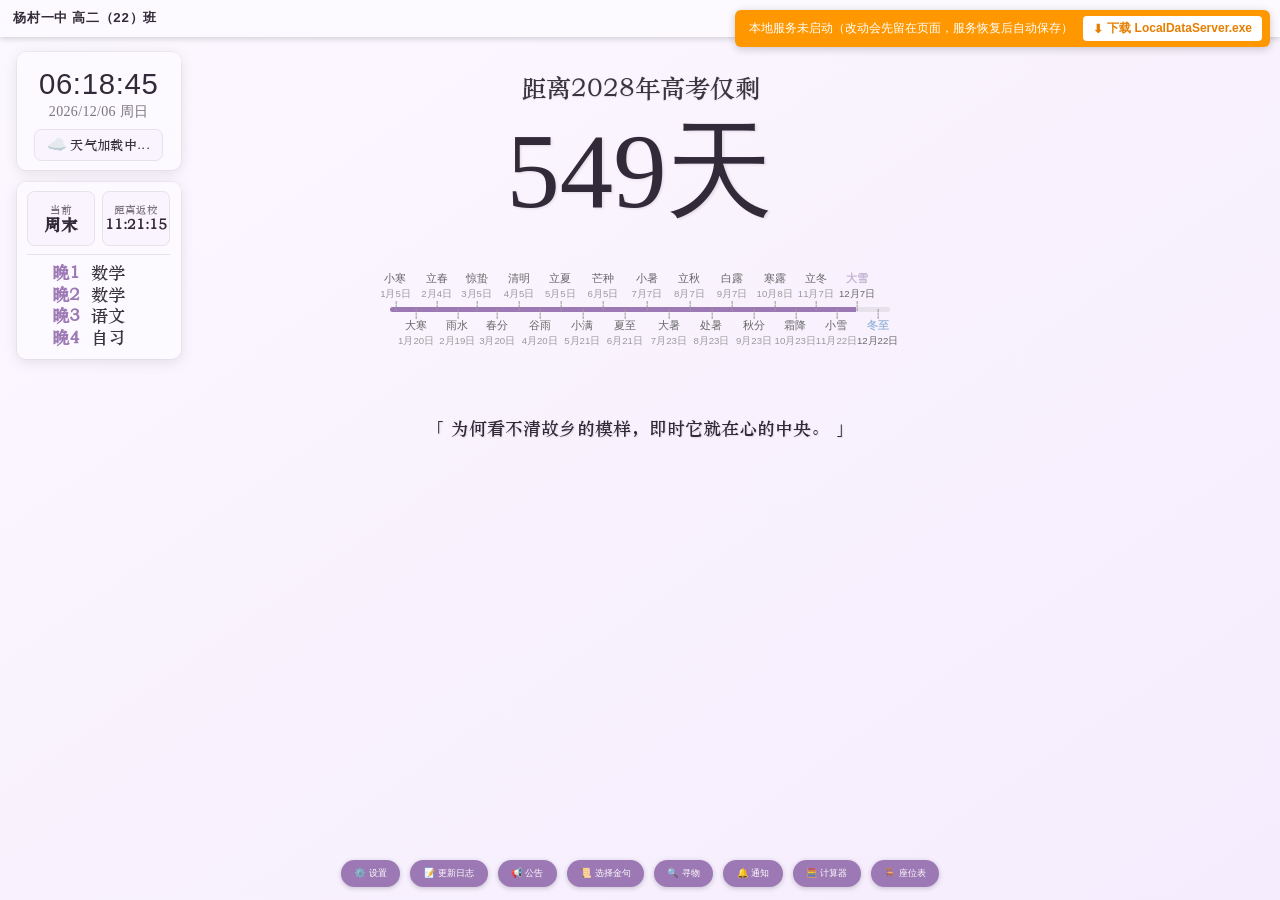
==== commit 071ec197: "feat: 设置分页、调色盘多方案、座位表下滑页、滚轮音量步进 2 - 放歌模式滚轮音量最小步进由 5 改为 2 - 调色盘支持完整配色 / 单色主题两种模式，默认色取自当前实际配色 - 调色盘支持多" ====
--- a/index.html
+++ b/index.html
@@ -86,166 +86,262 @@
             <button id="musicStopButton" class="action-button" style="display:none;">⏹ 关闭</button>
         </div>
 
-        <!-- 设置模态框 -->
-        <div class="settings-modal" id="settingsModal">
+        <!-- 设置模态框（垂直标签页分页） -->
+        <div class="settings-modal settings-shell" id="settingsModal">
             <div class="settings-content">
                 <div class="settings-header">
                     <h3>设置</h3>
                     <span class="close-btn" id="closeSettings">&times;</span>
                 </div>
 
-                <div class="settings-body">
-                    <div class="switch-container">
-                        <label class="switch">
-                            <span class="switch-text">金句自动轮播</span>
-                            <input type="checkbox" id="goldenSwitch" checked>
-                            <span class="slider"></span>
-                        </label>
-
-                        <label class="switch">
-                            <span class="switch-text">显示每日60s</span>
-                            <input type="checkbox" id="imageSwitch">
-                            <span class="slider"></span>
-                        </label>
-
-                        <div class="probability-control">
-                            <span class="switch-text">联网获取金句的概率(%)</span>
-                            <div class="range-group">
-                                <input type="range" id="apiProbability" min="0" max="100" value="50">
-                                <input type="number" id="apiProbabilityValue" min="0" max="100" value="50">
-                                <button class="reset-btn" onclick="resetProbability()">重置</button>
-                            </div>
-                        </div>
-
-                        <div class="probability-control">
-                            <span class="switch-text">金句轮播时间间隔（秒）</span>
-                            <div class="range-group">
-                                <input type="range" id="intervalSlider" min="1" max="600" value="15">
-                                <input type="number" id="intervalValue" min="1" max="600" value="15">
-                                <button class="reset-btn" onclick="resetInterval()">重置</button>
-                            </div>
-                        </div>
-
-                        <label class="switch">
-                            <span class="switch-text">启用点击刷新金句</span>
-                            <input type="checkbox" id="clickRefreshSwitch">
-                            <span class="slider"></span>
-                        </label>
-
-                        <label class="switch">
-                            <span class="switch-text">开启金句动画效果</span>
-                            <input type="checkbox" id="animationSwitch" checked>
-                            <span class="slider"></span>
-                        </label>
-
-                        <label class="switch">
-                            <span class="switch-text">主题色随时间渐变</span>
-                            <input type="checkbox" id="themeGradientSwitch" checked>
-                            <span class="slider"></span>
-                        </label>
-
-                        <label class="switch">
-                            <span class="switch-text">自动刷新页面</span>
-                            <input type="checkbox" id="autoRefreshSwitch">
-                            <span class="slider"></span>
-                        </label>
-                    </div>
-                    <!-- 子面板入口 -->
-                    <div class="settings-entries">
-                        <button type="button" class="settings-entry" id="openVirtualTimeModal">
-                            <span class="settings-entry-icon">🕒</span>
-                            <span class="settings-entry-info">
-                                <span class="settings-entry-title">虚拟时间</span>
-                                <span class="settings-entry-desc">修改网站显示的日期和时间</span>
-                            </span>
-                            <span class="settings-entry-arrow">›</span>
+                <div class="settings-layout">
+                    <nav class="settings-tabs" id="settingsTabs" aria-label="设置分类">
+                        <button type="button" class="settings-tab active" data-page="general">
+                            <span class="settings-tab-icon">⚙️</span>
+                            <span class="settings-tab-text">常规</span>
                         </button>
-
-                        <button type="button" class="settings-entry" id="openTimetableModal">
-                            <span class="settings-entry-icon">📝</span>
-                            <span class="settings-entry-info">
-                                <span class="settings-entry-title">今日课表临时编辑</span>
-                                <span class="settings-entry-desc">修改只在今天生效，第二天自动恢复</span>
-                            </span>
-                            <span class="settings-entry-arrow">›</span>
+                        <button type="button" class="settings-tab" data-page="virtualTime">
+                            <span class="settings-tab-icon">🕒</span>
+                            <span class="settings-tab-text">虚拟时间</span>
                         </button>
-
-                        <button type="button" class="settings-entry" id="openCountdownModal">
-                            <span class="settings-entry-icon">📅</span>
-                            <span class="settings-entry-info">
-                                <span class="settings-entry-title">自定义倒计日</span>
-                                <span class="settings-entry-desc">添加多个倒计日，首页左右滑动切换</span>
-                            </span>
-                            <span class="settings-entry-arrow">›</span>
+                        <button type="button" class="settings-tab" data-page="timetable">
+                            <span class="settings-tab-icon">📝</span>
+                            <span class="settings-tab-text">今日课表</span>
                         </button>
-
-                        <button type="button" class="settings-entry" id="openRosterModal">
-                            <span class="settings-entry-icon">👥</span>
-                            <span class="settings-entry-info">
-                                <span class="settings-entry-title">名单管理</span>
-                                <span class="settings-entry-desc">录入真实姓名、性别、学号，发放广场的初始密码</span>
-                            </span>
-                            <span class="settings-entry-arrow">›</span>
+                        <button type="button" class="settings-tab" data-page="countdown">
+                            <span class="settings-tab-icon">📅</span>
+                            <span class="settings-tab-text">倒计日</span>
                         </button>
-
-                        <button type="button" class="settings-entry" id="openPaletteModal">
-                            <span class="settings-entry-icon">🎨</span>
-                            <span class="settings-entry-info">
-                                <span class="settings-entry-title">调色盘</span>
-                                <span class="settings-entry-desc">自由调整全站配色，拖动即生效</span>
-                            </span>
-                            <span class="settings-entry-arrow">›</span>
+                        <button type="button" class="settings-tab" data-page="palette">
+                            <span class="settings-tab-icon">🎨</span>
+                            <span class="settings-tab-text">调色盘</span>
                         </button>
-
-                        <button type="button" class="settings-entry" id="openPhraseHistoryModal">
-                            <span class="settings-entry-icon">🕘</span>
-                            <span class="settings-entry-info">
-                                <span class="settings-entry-title">金句历史</span>
-                                <span class="settings-entry-desc">查看近 24 小时轮播过的金句，点击可重新展示</span>
-                            </span>
-                            <span class="settings-entry-arrow">›</span>
+                        <button type="button" class="settings-tab" data-page="phraseHistory">
+                            <span class="settings-tab-icon">🕘</span>
+                            <span class="settings-tab-text">金句历史</span>
                         </button>
-                    </div>
-                </div>
-            </div>
-        </div>
-
-        <!-- 虚拟时间模态框 -->
-        <div class="settings-modal" id="virtualTimeModal">
-            <div class="settings-content">
-                <div class="settings-header">
-                    <h3>虚拟时间</h3>
-                    <span class="close-btn" id="closeVirtualTime">&times;</span>
-                </div>
-
-                <div class="settings-body">
-                    <section class="time-offset-panel" id="virtualTimePanel">
-                        <div class="time-offset-header">
-                            <h4 class="time-offset-title">设置网站时间</h4>
-                            <span class="time-offset-meta" id="timeOffsetStatus">当前跟随系统时间</span>
-                        </div>
-
-                        <p class="time-offset-note">
-                            设置后，网站的所有时间判断（时钟、高考倒计时、作息、课表、节气）都会按此时间计算。设置会被保存，点击"恢复系统时间"即可关闭。
-                        </p>
-
-                        <div class="time-offset-actions">
-                            <input
-                                type="datetime-local"
-                                id="virtualTimeInput"
-                                class="virtual-time-input"
-                                step="1"
-                            >
-                            <button type="button" class="timetable-save-btn" id="applyVirtualTime">
-                                应用
-                            </button>
-                            <button type="button" class="timetable-reset-btn" id="resetVirtualTime">
-                                恢复系统时间
-                            </button>
-                        </div>
-
-                        <div class="time-offset-hint" id="timeOffsetHint"></div>
-                    </section>
+                        <button type="button" class="settings-tab" data-page="roster">
+                            <span class="settings-tab-icon">👥</span>
+                            <span class="settings-tab-text">管理员</span>
+                        </button>
+                    </nav>
+
+                    <div class="settings-pages" id="settingsPages">
+                        <!-- 1. 常规 -->
+                        <section class="settings-page active" data-page="general">
+                            <div class="settings-body">
+                                <div class="switch-container">
+                                    <label class="switch">
+                                        <span class="switch-text">金句自动轮播</span>
+                                        <input type="checkbox" id="goldenSwitch" checked>
+                                        <span class="slider"></span>
+                                    </label>
+
+                                    <label class="switch">
+                                        <span class="switch-text">显示每日60s</span>
+                                        <input type="checkbox" id="imageSwitch">
+                                        <span class="slider"></span>
+                                    </label>
+
+                                    <div class="probability-control">
+                                        <span class="switch-text">联网获取金句的概率(%)</span>
+                                        <div class="range-group">
+                                            <input type="range" id="apiProbability" min="0" max="100" value="50">
+                                            <input type="number" id="apiProbabilityValue" min="0" max="100" value="50">
+                                            <button class="reset-btn" onclick="resetProbability()">重置</button>
+                                        </div>
+                                    </div>
+
+                                    <div class="probability-control">
+                                        <span class="switch-text">金句轮播时间间隔（秒）</span>
+                                        <div class="range-group">
+                                            <input type="range" id="intervalSlider" min="1" max="600" value="15">
+                                            <input type="number" id="intervalValue" min="1" max="600" value="15">
+                                            <button class="reset-btn" onclick="resetInterval()">重置</button>
+                                        </div>
+                                    </div>
+
+                                    <label class="switch">
+                                        <span class="switch-text">启用点击刷新金句</span>
+                                        <input type="checkbox" id="clickRefreshSwitch">
+                                        <span class="slider"></span>
+                                    </label>
+
+                                    <label class="switch">
+                                        <span class="switch-text">开启金句动画效果</span>
+                                        <input type="checkbox" id="animationSwitch" checked>
+                                        <span class="slider"></span>
+                                    </label>
+
+                                    <label class="switch">
+                                        <span class="switch-text">主题色随时间渐变</span>
+                                        <input type="checkbox" id="themeGradientSwitch" checked>
+                                        <span class="slider"></span>
+                                    </label>
+
+                                    <label class="switch">
+                                        <span class="switch-text">自动刷新页面</span>
+                                        <input type="checkbox" id="autoRefreshSwitch">
+                                        <span class="slider"></span>
+                                    </label>
+                                </div>
+                            </div>
+                        </section>
+
+                        <!-- 2. 虚拟时间 -->
+                        <section class="settings-page" data-page="virtualTime">
+                            <div class="settings-body">
+                                <section class="time-offset-panel" id="virtualTimePanel">
+                                    <div class="time-offset-header">
+                                        <h4 class="time-offset-title">设置网站时间</h4>
+                                        <span class="time-offset-meta" id="timeOffsetStatus">当前跟随系统时间</span>
+                                    </div>
+
+                                    <p class="time-offset-note">
+                                        设置后，网站的所有时间判断（时钟、高考倒计时、作息、课表、节气）都会按此时间计算。设置会被保存，点击"恢复系统时间"即可关闭。
+                                    </p>
+
+                                    <div class="time-offset-actions">
+                                        <input
+                                            type="datetime-local"
+                                            id="virtualTimeInput"
+                                            class="virtual-time-input"
+                                            step="1"
+                                        >
+                                        <button type="button" class="timetable-save-btn" id="applyVirtualTime">
+                                            应用
+                                        </button>
+                                        <button type="button" class="timetable-reset-btn" id="resetVirtualTime">
+                                            恢复系统时间
+                                        </button>
+                                    </div>
+
+                                    <div class="time-offset-hint" id="timeOffsetHint"></div>
+                                </section>
+                            </div>
+                        </section>
+
+                        <!-- 3. 今日课表临时编辑 -->
+                        <section class="settings-page" data-page="timetable">
+                            <div class="settings-body">
+                                <section class="timetable-editor" id="temporaryTimetablePanel">
+                                    <div class="timetable-editor-header">
+                                        <h4 class="timetable-editor-title">今日课表</h4>
+                                        <span class="timetable-editor-meta" id="temporaryTimetableDate">加载中...</span>
+                                    </div>
+
+                                    <p class="timetable-editor-note">
+                                        修改只在今天生效，第二天会自动恢复原始课表。
+                                    </p>
+
+                                    <div class="timetable-editor-grid" id="temporaryTimetableEditor"></div>
+
+                                    <div class="timetable-editor-actions">
+                                        <div class="timetable-editor-buttons">
+                                            <button type="button" class="timetable-save-btn" id="saveTemporaryTimetable">
+                                                保存今日课表
+                                            </button>
+                                            <button type="button" class="timetable-reset-btn" id="resetTemporaryTimetable">
+                                                恢复原始课表
+                                            </button>
+                                        </div>
+                                        <span class="timetable-editor-status" id="temporaryTimetableStatus"></span>
+                                    </div>
+                                </section>
+                            </div>
+                        </section>
+
+                        <!-- 4. 自定义倒计日 -->
+                        <section class="settings-page" data-page="countdown">
+                            <div class="settings-body">
+                                <section class="countdown-editor">
+                                    <div class="countdown-editor-header">
+                                        <h4 class="countdown-editor-title">倒计日列表</h4>
+                                        <span class="countdown-editor-meta" id="countdownEditorMeta">加载中...</span>
+                                    </div>
+
+                                    <p class="countdown-editor-note">
+                                        首页在倒计日区域左右滑动即可切换；也可以点击下方列表项，直接设为首页展示。高考倒计日为固定项，不可删除或修改。
+                                    </p>
+
+                                    <div class="countdown-list" id="countdownList"></div>
+
+                                    <div class="countdown-editor-actions">
+                                        <button type="button" class="timetable-save-btn" id="countdownAddBtn">＋ 添加倒计日</button>
+                                        <span class="countdown-editor-status" id="countdownStatus"></span>
+                                    </div>
+
+                                    <div class="countdown-add-form" id="countdownAddForm">
+                                        <input type="text" class="countdown-input countdown-name-input" id="countdownNewName" maxlength="20" placeholder="名称，如：期末考试">
+                                        <input type="date" class="countdown-input countdown-date-input" id="countdownNewDate">
+                                        <button type="button" class="timetable-save-btn" id="countdownAddConfirm">添加</button>
+                                        <button type="button" class="timetable-reset-btn" id="countdownAddCancel">取消</button>
+                                    </div>
+                                </section>
+                            </div>
+                        </section>
+
+                        <!-- 5. 调色盘 -->
+                        <section class="settings-page" data-page="palette">
+                            <div class="settings-body palette-page">
+                                <div class="palette-enable-row">
+                                    <label class="switch">
+                                        <span class="switch-text">启用调色盘</span>
+                                        <input type="checkbox" id="paletteEnabledSwitch">
+                                        <span class="slider"></span>
+                                    </label>
+                                    <span class="palette-enable-hint">关闭后恢复节气 / 默认配色</span>
+                                </div>
+
+                                <div class="palette-scheme-bar">
+                                    <span class="palette-scheme-label">配色方案</span>
+                                    <select id="paletteSchemeSelect" class="palette-select" aria-label="配色方案"></select>
+                                    <button type="button" class="palette-btn" id="paletteSchemeNew">新建</button>
+                                    <button type="button" class="palette-btn" id="paletteSchemeRename">重命名</button>
+                                    <button type="button" class="palette-btn danger" id="paletteSchemeDelete">删除</button>
+                                </div>
+
+                                <div class="palette-mode-tabs" id="paletteModeTabs">
+                                    <button type="button" class="palette-mode-tab active" data-mode="full">完整配色</button>
+                                    <button type="button" class="palette-mode-tab" data-mode="theme">单色主题</button>
+                                </div>
+
+                                <div class="palette-mode-panel" data-mode-panel="full">
+                                    <p class="palette-hint">
+                                        拖动颜色即可实时预览。这里的初始颜色取自当前页面实际应用的颜色，不是 CSS 里写死的默认绿色。
+                                    </p>
+                                    <div class="palette-grid" id="paletteGrid"></div>
+                                </div>
+
+                                <div class="palette-mode-panel" data-mode-panel="theme" hidden>
+                                    <p class="palette-hint">
+                                        只选一个主题色，主色、文字、背景、卡片和边框会按照节气配色的同一套公式自动计算。
+                                    </p>
+                                    <div class="palette-theme-row">
+                                        <input type="color" id="paletteThemeColor" class="palette-swatch palette-theme-swatch" aria-label="主题色">
+                                        <div class="palette-info">
+                                            <span class="palette-label">主题色</span>
+                                            <span class="palette-hex" id="paletteThemeHex">#8bc34a</span>
+                                        </div>
+                                    </div>
+                                </div>
+
+                                <div class="palette-actions">
+                                    <span class="palette-status" id="paletteStatus"></span>
+                                </div>
+                            </div>
+                        </section>
+
+                        <!-- 6. 金句历史 -->
+                        <section class="settings-page" data-page="phraseHistory">
+                            <div class="text-content phrase-history-list" id="phraseHistoryList"></div>
+                        </section>
+
+                        <!-- 7. 管理员设置（名单管理） -->
+                        <section class="settings-page" data-page="roster">
+                            <div class="roster-body" id="rosterBody"></div>
+                        </section>
+                    </div>
                 </div>
             </div>
 
@@ -261,114 +357,6 @@
             </div>
         </div>
 
-        <!-- 今日课表临时编辑模态框 -->
-        <div class="settings-modal" id="timetableModal">
-            <div class="settings-content">
-                <div class="settings-header">
-                    <h3>今日课表临时编辑</h3>
-                    <span class="close-btn" id="closeTimetable">&times;</span>
-                </div>
-
-                <div class="settings-body">
-                    <section class="timetable-editor" id="temporaryTimetablePanel">
-                        <div class="timetable-editor-header">
-                            <h4 class="timetable-editor-title">今日课表</h4>
-                            <span class="timetable-editor-meta" id="temporaryTimetableDate">加载中...</span>
-                        </div>
-
-                        <p class="timetable-editor-note">
-                            修改只在今天生效，第二天会自动恢复原始课表。
-                        </p>
-
-                        <div class="timetable-editor-grid" id="temporaryTimetableEditor"></div>
-
-                        <div class="timetable-editor-actions">
-                            <div class="timetable-editor-buttons">
-                                <button type="button" class="timetable-save-btn" id="saveTemporaryTimetable">
-                                    保存今日课表
-                                </button>
-                                <button type="button" class="timetable-reset-btn" id="resetTemporaryTimetable">
-                                    恢复原始课表
-                                </button>
-                            </div>
-                            <span class="timetable-editor-status" id="temporaryTimetableStatus"></span>
-                        </div>
-                    </section>
-                </div>
-            </div>
-        </div>
-
-        <!-- 自定义倒计日模态框 -->
-        <div class="settings-modal" id="countdownModal">
-            <div class="settings-content">
-                <div class="settings-header">
-                    <h3>自定义倒计日</h3>
-                    <span class="close-btn" id="closeCountdown">&times;</span>
-                </div>
-
-                <div class="settings-body">
-                    <section class="countdown-editor">
-                        <div class="countdown-editor-header">
-                            <h4 class="countdown-editor-title">倒计日列表</h4>
-                            <span class="countdown-editor-meta" id="countdownEditorMeta">加载中...</span>
-                        </div>
-
-                        <p class="countdown-editor-note">
-                            首页在倒计日区域左右滑动即可切换；也可以点击下方列表项，直接设为首页展示。高考倒计日为固定项，不可删除或修改。
-                        </p>
-
-                        <div class="countdown-list" id="countdownList"></div>
-
-                        <div class="countdown-editor-actions">
-                            <button type="button" class="timetable-save-btn" id="countdownAddBtn">＋ 添加倒计日</button>
-                            <span class="countdown-editor-status" id="countdownStatus"></span>
-                        </div>
-
-                        <div class="countdown-add-form" id="countdownAddForm">
-                            <input type="text" class="countdown-input countdown-name-input" id="countdownNewName" maxlength="20" placeholder="名称，如：期末考试">
-                            <input type="date" class="countdown-input countdown-date-input" id="countdownNewDate">
-                            <button type="button" class="timetable-save-btn" id="countdownAddConfirm">添加</button>
-                            <button type="button" class="timetable-reset-btn" id="countdownAddCancel">取消</button>
-                        </div>
-                    </section>
-                </div>
-            </div>
-        </div>
-
-        <!-- 调色盘模态框 -->
-        <div class="settings-modal" id="paletteModal">
-            <div class="settings-content">
-                <div class="settings-header">
-                    <h3>调色盘</h3>
-                    <span class="close-btn" id="closePalette">&times;</span>
-                </div>
-
-                <div class="settings-body">
-                    <p class="palette-hint">
-                        拖动颜色即可实时预览，设置会被记住。启用调色盘后，主题色将不再随节气自动渐变；点「恢复默认配色」即可回到节气配色。
-                    </p>
-
-                    <div class="palette-grid" id="paletteGrid"></div>
-
-                    <div class="palette-actions">
-                        <button type="button" class="timetable-save-btn" id="paletteReset">恢复默认配色</button>
-                        <span class="palette-status" id="paletteStatus"></span>
-                    </div>
-                </div>
-            </div>
-        </div>
-
-        <!-- 金句历史模态框 -->
-        <div class="settings-modal" id="phraseHistoryModal">
-            <div class="settings-content">
-                <div class="settings-header">
-                    <h3>金句历史</h3>
-                    <span class="close-btn" id="closePhraseHistory">&times;</span>
-                </div>
-                <div class="text-content phrase-history-list" id="phraseHistoryList"></div>
-            </div>
-        </div>
-
         <!-- 更新日志模态框 -->
         <div class="settings-modal" id="changelogModal">
             <div class="settings-content">
@@ -380,6 +368,13 @@
                     本网站是网站作者在初中时做的，稍微改了下就搬过来了。因为整体重构过，所以有一些 bug，且功能不完善的问题。
 
                     待添加的新功能：自定义倒计时（不只是高考倒计时，如一月考倒计时、期末倒计时等）、方便地统计需要讲的题目（课前统计好，课上老师直接讲）等。欢迎提建议。
+
+                    2026.11.4
+                    1. 设置改为垂直标签页分页：常规、虚拟时间、今日课表、倒计日、调色盘、金句历史、管理员，切换更直观；
+                    2. 调色盘支持多套配色方案，可新建、重命名、删除、切换；支持「完整配色」和「单色主题」两种模式，单色主题按节气同款公式自动生成整套颜色；
+                    3. 调色盘新增启用开关：开启时应用调色盘，关闭时恢复节气 / 默认配色；首次打开时待调颜色取自当前实际应用的颜色，不再固定为 CSS 里的绿色；
+                    4. 座位表不再弹模态框，改为从主页面下滑进入的整页（类似 iOS 控制中心），底部「座位表」按钮和下滑效果一致；座位表右下角新增返回按钮，上滑或点击即可回到主页面；
+                    5. 放歌模式下，鼠标滚轮调整音量的最小单位由 5 改为 2；
 
                     2026.11.3
                     1. 设置新增「调色盘」：可自由调整主色、文字、背景、卡片、边框等全站配色，拖动颜色立即生效，设置会被记住；启用后暂停节气渐变，点「恢复默认配色」即可回到节气配色；
@@ -536,7 +531,7 @@
                             <ul>
                                 <li><strong>参与条件：</strong>拥有一个鼻子两只眼睛一个嘴巴</li>
                                 <li><strong>时间：</strong>即日起至野生狗奶过期</li>
-                                <li><strong>征稿内容：</strong>包括但不限于<strong>励志文字</strong>、<strong>优美作文素材</strong>、<strong>诗歌（含现代诗）</strong>或<strong>整活</strong>等，既可以原创，也可以投现有的，但是要<strong>标明出处</strong>，若是原创句子可选择展示时是否显示署名
+                                <li><strong>征稿内容：</strong>包括但不限于<strong>励志文字</strong>、<strong>优美作文素材</strong>、<strong>诗歌（含现代诗）</strong>或<strong>整活</strong>等，既可以原创，也可以投现有的，但是要<strong>标明出处</strong>，若是原创句子可选择展示时是否显示署名</li>
                                 <li><strong>展示概率：</strong>励志文字 ≈ 优美作文素材 ≈ 诗歌 > 整活，可根据具体情况调整，特别地，若原创句子写的<strong>过于精妙</strong>，可以<strong>提高展示概率</strong>）</li>
                                 <li><strong>字数要求：</strong>1~80字（包含标点）</li>
                                 <li><strong>提交方式：</strong>找 tqc</li>
@@ -899,15 +894,12 @@
             </div>
         </div>
 
-        <!-- 座位表模态框 -->
-        <div class="settings-modal seating-modal" id="seatingModal">
+        <!-- 座位表页（主页面下滑进入） -->
+        <div class="seating-page" id="seatingModal">
             <div class="settings-content">
                 <div class="settings-header">
                     <h3>座位表</h3>
-                    <div class="settings-header-actions">
-                        <span class="maximize-btn" id="maximizeSeating">⛶</span>
-                        <span class="close-btn" id="closeSeating">&times;</span>
-                    </div>
+                    <span class="seating-page-hint">向下滑动或点右下角返回主页面</span>
                 </div>
 
                 <div class="seat-body">
@@ -1066,6 +1058,8 @@
                         </div>
                     </div>
                 </div>
+
+                <button type="button" class="seat-page-back" id="seatPageBack">⌃ 返回</button>
             </div>
         </div>
 
@@ -1179,21 +1173,6 @@
                         <div class="space-panel" id="spacePanel"></div>
                     </div>
                 </div>
-            </div>
-        </div>
-
-        <!-- ==================== 名单管理（管理员） ==================== -->
-        <div class="settings-modal roster-modal" id="rosterModal">
-            <div class="settings-content">
-                <div class="settings-header">
-                    <h3>名单管理</h3>
-                    <div class="settings-header-actions">
-                        <span class="maximize-btn" id="maximizeRoster">⛶</span>
-                        <span class="close-btn" id="closeRoster">&times;</span>
-                    </div>
-                </div>
-
-                <div class="roster-body" id="rosterBody"></div>
             </div>
         </div>
 
@@ -1238,6 +1217,7 @@
     <script src="js/features/m_library.js"></script>
     <script src="js/features/m_prefs.js"></script>
     <script src="js/features/modal_seating.js"></script>
+    <script src="js/features/seat_page.js"></script>
 
     <script src="js/features/plaza_crypto.js"></script>
     <script src="js/features/plaza_core.js"></script>
--- a/css/style.css
+++ b/css/style.css
@@ -203,8 +203,64 @@
 .phrase-history-meta{display:flex;align-items:center;gap:10px;margin-bottom:6px}
 .phrase-history-time{font-size:12px;color:var(--theme-muted);font-family:Consolas,'Courier New',monospace}
 .phrase-history-source{font-size:11px;line-height:1;padding:3px 8px;border-radius:999px;background:rgba(var(--theme-primary-rgb),.12);color:var(--theme-primary)}
-.phrase-history-text{font-size:17px;line-height:1.55;color:var(--theme-dark);font-family:STZhongSong,cursive;word-break:break-word}
+.phrase-history-text{font-size:17px;line-height:1.55;color:var(--theme-dark);font-family:STZhongSong,cursive;word-break:break-word;white-space:pre-wrap}
 .phrase-history-empty{padding:40px 0;text-align:center;color:var(--theme-muted);font-size:14px}
+
+/* ===== 设置：垂直标签页 ===== */
+.settings-shell .settings-content{width:min(1600px,88%);height:min(940px,88%);max-width:none;max-height:none;padding:20px 22px 18px}
+.settings-layout{display:flex;flex:1;min-height:0;gap:18px;margin-top:2px}
+.settings-tabs{width:190px;flex:0 0 190px;display:flex;flex-direction:column;gap:6px;overflow-y:auto;padding:4px 8px 4px 0;border-right:1px solid var(--theme-border)}
+.settings-tab{position:relative;display:flex;align-items:center;gap:10px;width:100%;padding:12px 14px;border:1px solid transparent;border-radius:10px;background:transparent;color:var(--theme-text);font-family:inherit;font-size:15px;text-align:left;cursor:pointer;transition:all .18s}
+.settings-tab:hover{background:var(--theme-surface-soft)}
+.settings-tab.active{background:rgba(var(--theme-primary-rgb),.12);border-color:rgba(var(--theme-primary-rgb),.35);color:var(--theme-primary-active);font-weight:600}
+.settings-tab.active::before{content:'';position:absolute;left:0;top:10px;bottom:10px;width:3px;border-radius:3px;background:var(--theme-primary)}
+.settings-tab-icon{font-size:19px;line-height:1;flex-shrink:0}
+.settings-tab-text{white-space:nowrap;overflow:hidden;text-overflow:ellipsis}
+.settings-pages{position:relative;flex:1;min-width:0;min-height:0;overflow:hidden}
+.settings-page{position:absolute;inset:0;overflow-y:auto;padding:4px 8px 4px 4px;display:none}
+.settings-page.active{display:block}
+.settings-page[data-page="roster"].active{display:flex;flex-direction:column;overflow:hidden}
+.settings-page .settings-body{height:auto;min-height:100%;padding:0;overflow:visible}
+.settings-page .switch-container{margin-top:0}
+.settings-page .text-content{height:auto;min-height:100%;padding:0;white-space:normal}
+.settings-page[data-page="phraseHistory"]{padding:0}
+.settings-page[data-page="phraseHistory"] .phrase-history-list{height:100%;min-height:100%;padding:4px 8px 4px 4px}
+.settings-page[data-page="roster"] .roster-body{flex:1;min-height:0;padding:2px 4px 2px 2px;overflow:hidden}
+
+/* ===== 调色盘：多方案 / 两种模式 ===== */
+.palette-page{display:flex;flex-direction:column;gap:14px}
+.palette-enable-row{display:flex;align-items:center;gap:16px;flex-wrap:wrap;padding:12px 14px;background:var(--theme-surface-soft);border:1px solid var(--theme-border);border-radius:10px}
+.palette-enable-row .switch{width:auto;min-width:220px}
+.palette-enable-hint{font-size:13px;color:var(--theme-muted)}
+.palette-scheme-bar{display:flex;align-items:center;gap:10px;flex-wrap:wrap}
+.palette-scheme-label{font-size:14px;color:var(--theme-dark);font-family:STZhongsong,serif}
+.palette-select{height:38px;min-width:200px;padding:0 10px;border:1px solid var(--theme-border);border-radius:8px;background:var(--theme-surface-solid);color:var(--theme-text);font-family:inherit;font-size:14px;outline:none}
+.palette-select:focus{border-color:var(--theme-primary)}
+.palette-btn{height:38px;padding:0 14px;border:1px solid var(--theme-border);border-radius:8px;background:var(--theme-surface-soft);color:var(--theme-text);font-family:inherit;font-size:14px;cursor:pointer;transition:all .18s}
+.palette-btn:hover{background:var(--theme-surface-hover);border-color:var(--theme-primary)}
+.palette-btn:disabled{opacity:.45;cursor:not-allowed}
+.palette-btn.danger:hover{border-color:#d9534f;color:#c9302c}
+.palette-mode-tabs{display:flex;gap:6px;padding:4px;background:var(--theme-surface-soft);border:1px solid var(--theme-border);border-radius:10px;width:fit-content}
+.palette-mode-tab{padding:8px 18px;border:none;border-radius:7px;background:transparent;color:var(--theme-muted);font-family:inherit;font-size:14px;cursor:pointer;transition:all .18s}
+.palette-mode-tab.active{background:var(--theme-primary);color:#fff;box-shadow:0 2px 8px rgba(var(--theme-primary-rgb),.25)}
+.palette-mode-panel[hidden]{display:none}
+.palette-theme-row{display:flex;align-items:center;gap:14px;padding:14px;background:var(--theme-surface-soft);border:1px solid var(--theme-border);border-radius:10px;width:fit-content;min-width:260px}
+.palette-theme-swatch{width:56px;height:56px}
+.palette-actions{margin-top:0}
+
+/* ===== 座位表页（主页面下滑） ===== */
+.seating-page{position:absolute;inset:0;z-index:500;background:linear-gradient(to bottom right,var(--theme-bg-start),var(--theme-bg-end));transform:translateY(100%);transition:transform .46s cubic-bezier(.32,.72,0,1);pointer-events:none;will-change:transform}
+.seating-page.active{transform:translateY(0);pointer-events:auto}
+.seating-page .settings-content{width:100%;height:100%;max-width:none;max-height:none;padding:0;border-radius:0;transform:none;opacity:1;transition:none;background:transparent;overflow:hidden}
+.seating-page .settings-header{margin:0;padding:18px 28px 14px;flex-shrink:0;border-bottom:1px solid var(--theme-border)}
+.seating-page .settings-header h3{font-size:24px;font-family:STZhongsong,serif;color:var(--theme-dark)}
+.seating-page-hint{font-size:13px;color:var(--theme-muted)}
+.seating-page .seat-body{padding-bottom:80px}
+.seat-page-back{position:absolute;right:30px;bottom:26px;z-index:40;display:flex;align-items:center;gap:8px;padding:13px 22px;border:1px solid rgba(var(--theme-primary-rgb),.35);border-radius:999px;background:var(--theme-surface-solid);color:var(--theme-primary-active);font-family:inherit;font-size:16px;font-weight:600;cursor:pointer;box-shadow:0 8px 26px rgba(0,0,0,.16);transition:all .2s}
+.seat-page-back:hover{background:var(--theme-primary);color:#fff;transform:translateY(-2px);box-shadow:0 12px 30px rgba(var(--theme-primary-rgb),.3)}
+
+/* 虚拟时间预览滑条只在「虚拟时间」页显示 */
+.settings-modal.active:not(.virtual-tab) .preview-slider-zone{display:none}
 
 /* ===== 开关 / 滑块 ===== */
 input[type="checkbox"]{position:absolute;opacity:0;cursor:pointer;height:0;width:0}
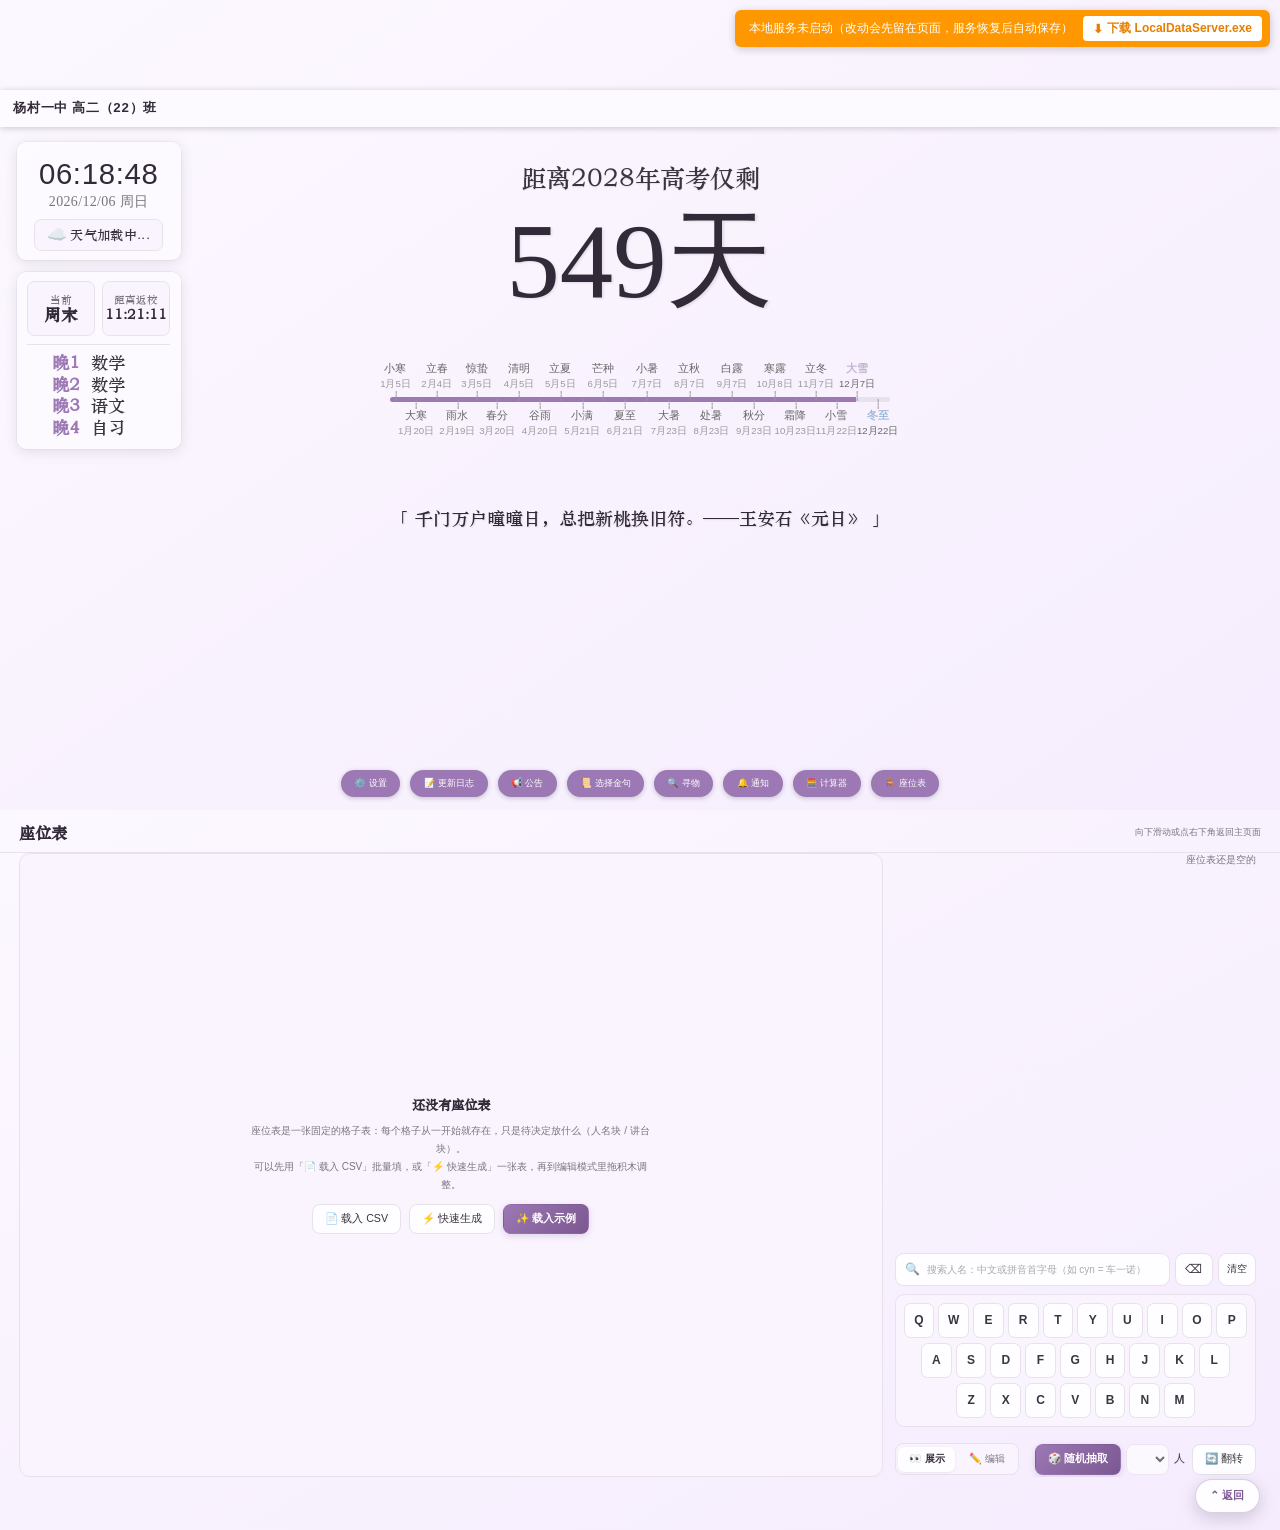
==== commit 9f9087a9: "fix: 座位表适配视口、主页面同步上滑，补齐滚轮/触摸/鼠标切换 - 页面按宽高最小值缩放并居中，修复座位表底部超出屏幕 - 座位表打开时主页面整体上滑、座位表从下方滑入 - 支持触摸/触摸屏/鼠标" ====
--- a/index.html
+++ b/index.html
@@ -374,7 +374,8 @@
                     2. 调色盘支持多套配色方案，可新建、重命名、删除、切换；支持「完整配色」和「单色主题」两种模式，单色主题按节气同款公式自动生成整套颜色；
                     3. 调色盘新增启用开关：开启时应用调色盘，关闭时恢复节气 / 默认配色；首次打开时待调颜色取自当前实际应用的颜色，不再固定为 CSS 里的绿色；
                     4. 座位表不再弹模态框，改为从主页面下滑进入的整页（类似 iOS 控制中心），底部「座位表」按钮和下滑效果一致；座位表右下角新增返回按钮，上滑或点击即可回到主页面；
-                    5. 放歌模式下，鼠标滚轮调整音量的最小单位由 5 改为 2；
+                    5. 座位表页面按视口宽高自适应缩放，修复底部超出屏幕；支持手指 / 触摸屏 / 鼠标左键拖动 / 鼠标滚轮切换，放歌时滚轮仍用于调音量；切换时主页面向上滑出、座位表从下方滑入，像翻页一样；
+                    6. 放歌模式下，鼠标滚轮调整音量的最小单位由 5 改为 2；
 
                     2026.11.3
                     1. 设置新增「调色盘」：可自由调整主色、文字、背景、卡片、边框等全站配色，拖动颜色立即生效，设置会被记住；启用后暂停节气渐变，点「恢复默认配色」即可回到节气配色；
@@ -1228,22 +1229,41 @@
     <script>
         (function () {
             const targetWidth = 1920;
+            const targetHeight = 1080;
 
             function resize() {
                 const currentWidth =
                     document.documentElement.clientWidth ||
                     document.body.clientWidth;
 
-                const scale = currentWidth / targetWidth;
+                const currentHeight =
+                    document.documentElement.clientHeight ||
+                    document.body.clientHeight;
+
+                // 同时按宽、高缩放，保证 1920×1080 画布完整落在视口内，
+                // 不会因为浏览器上下栏/任务栏占掉高度而把底部裁掉。
+                const scale = Math.min(
+                    currentWidth / targetWidth,
+                    currentHeight / targetHeight
+                );
+
                 const pageContent = document.getElementById('pageContent');
 
                 if (!pageContent) return;
+
+                const visualWidth = targetWidth * scale;
+                const visualHeight = targetHeight * scale;
 
                 pageContent.style.zoom = scale;
                 pageContent.style.width = targetWidth + 'px';
-                pageContent.style.height = '1080px';
-                pageContent.style.position = 'relative';
-                pageContent.style.overflow = 'hidden';
+                pageContent.style.height = targetHeight + 'px';
+                pageContent.style.position = 'absolute';
+                pageContent.style.overflow = 'visible';
+                // zoom 会同时缩放 left/top，所以偏移量要先除以 scale 才能精确居中
+                pageContent.style.left =
+                    (((currentWidth - visualWidth) / 2) / scale) + 'px';
+                pageContent.style.top =
+                    (((currentHeight - visualHeight) / 2) / scale) + 'px';
                 document.body.style.overflowX = 'hidden';
             }
 
--- a/css/style.css
+++ b/css/style.css
@@ -66,7 +66,7 @@
 
 /* ===== 按钮 ===== */
 .action-button,.settings-button,.add-notification-btn,.reset-btn{background:var(--theme-primary);border:none;cursor:pointer;color:#fff;transition:all .3s}
-.action-buttons,.settings-button{position:fixed;bottom:20px;left:50%;transform:translateX(-50%);z-index:10}
+.action-buttons,.settings-button{position:absolute;bottom:20px;left:50%;transform:translateX(-50%);z-index:10}
 .action-buttons{display:flex;gap:15px}
 .action-button{padding:0 20px;height:40px;border-radius:20px;box-shadow:0 2px 8px rgba(0,0,0,.2);font-size:14px;display:flex;align-items:center;justify-content:center;white-space:nowrap}
 .settings-button{width:40px;height:40px;border-radius:50%;box-shadow:0 2px 8px rgba(0,0,0,.2);display:flex;align-items:center;justify-content:center;font-size:24px}
@@ -249,10 +249,14 @@
 .palette-actions{margin-top:0}
 
 /* ===== 座位表页（主页面下滑） ===== */
-.seating-page{position:absolute;inset:0;z-index:500;background:linear-gradient(to bottom right,var(--theme-bg-start),var(--theme-bg-end));transform:translateY(100%);transition:transform .46s cubic-bezier(.32,.72,0,1);pointer-events:none;will-change:transform}
-.seating-page.active{transform:translateY(0);pointer-events:auto}
+#pageContent{transform:translateY(0);transition:transform .46s cubic-bezier(.32,.72,0,1);will-change:transform}
+#pageContent.seat-open{transform:translateY(-100%)}
+#pageContent > :not(.seating-page):not(.settings-modal){touch-action:none}
+
+.seating-page{position:absolute;inset:0;z-index:500;background:linear-gradient(to bottom right,var(--theme-bg-start),var(--theme-bg-end));transform:translateY(100%);transition:none;pointer-events:none}
+.seating-page.active{pointer-events:auto}
 .seating-page .settings-content{width:100%;height:100%;max-width:none;max-height:none;padding:0;border-radius:0;transform:none;opacity:1;transition:none;background:transparent;overflow:hidden}
-.seating-page .settings-header{margin:0;padding:18px 28px 14px;flex-shrink:0;border-bottom:1px solid var(--theme-border)}
+.seating-page .settings-header{margin:0;padding:18px 28px 14px;flex-shrink:0;border-bottom:1px solid var(--theme-border);touch-action:none}
 .seating-page .settings-header h3{font-size:24px;font-family:STZhongsong,serif;color:var(--theme-dark)}
 .seating-page-hint{font-size:13px;color:var(--theme-muted)}
 .seating-page .seat-body{padding-bottom:80px}
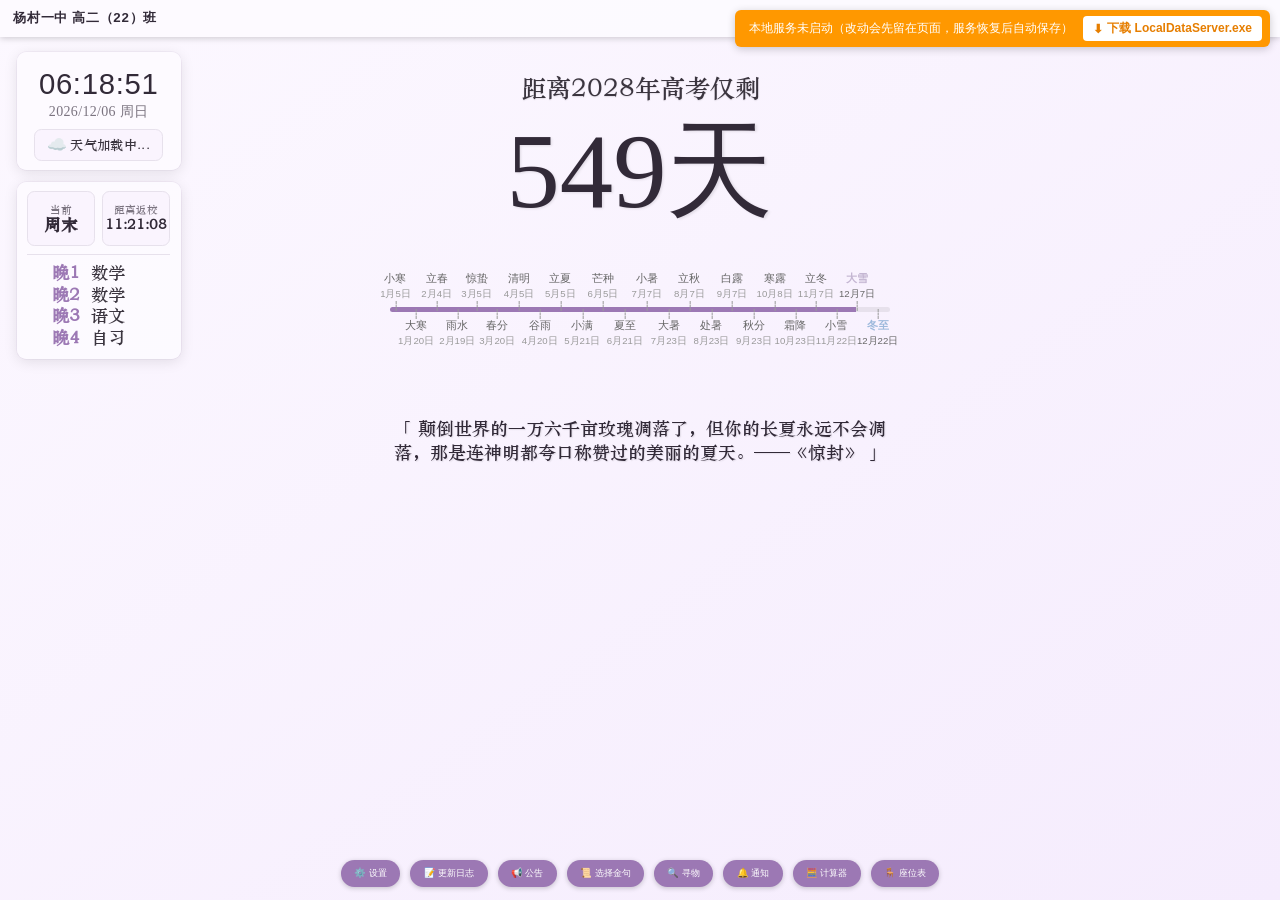
==== commit 9740d58d: "revert: 撤下下滑座位表，恢复原座位表模态框 - 删除 SeatPage 下滑页及其手势/滚轮切换/返回按钮 - 座位表恢复为原来的模态框（含最大化、关闭按钮） - 页面缩放、底部按钮定位、滚轮" ====
--- a/index.html
+++ b/index.html
@@ -373,9 +373,7 @@
                     1. 设置改为垂直标签页分页：常规、虚拟时间、今日课表、倒计日、调色盘、金句历史、管理员，切换更直观；
                     2. 调色盘支持多套配色方案，可新建、重命名、删除、切换；支持「完整配色」和「单色主题」两种模式，单色主题按节气同款公式自动生成整套颜色；
                     3. 调色盘新增启用开关：开启时应用调色盘，关闭时恢复节气 / 默认配色；首次打开时待调颜色取自当前实际应用的颜色，不再固定为 CSS 里的绿色；
-                    4. 座位表不再弹模态框，改为从主页面下滑进入的整页（类似 iOS 控制中心），底部「座位表」按钮和下滑效果一致；座位表右下角新增返回按钮，上滑或点击即可回到主页面；
-                    5. 座位表页面按视口宽高自适应缩放，修复底部超出屏幕；支持手指 / 触摸屏 / 鼠标左键拖动 / 鼠标滚轮切换，放歌时滚轮仍用于调音量；切换时主页面向上滑出、座位表从下方滑入，像翻页一样；
-                    6. 放歌模式下，鼠标滚轮调整音量的最小单位由 5 改为 2；
+                    4. 放歌模式下，鼠标滚轮调整音量的最小单位由 5 改为 2；
 
                     2026.11.3
                     1. 设置新增「调色盘」：可自由调整主色、文字、背景、卡片、边框等全站配色，拖动颜色立即生效，设置会被记住；启用后暂停节气渐变，点「恢复默认配色」即可回到节气配色；
@@ -895,12 +893,15 @@
             </div>
         </div>
 
-        <!-- 座位表页（主页面下滑进入） -->
-        <div class="seating-page" id="seatingModal">
+        <!-- 座位表模态框 -->
+        <div class="settings-modal seating-modal" id="seatingModal">
             <div class="settings-content">
                 <div class="settings-header">
                     <h3>座位表</h3>
-                    <span class="seating-page-hint">向下滑动或点右下角返回主页面</span>
+                    <div class="settings-header-actions">
+                        <span class="maximize-btn" id="maximizeSeating">⛶</span>
+                        <span class="close-btn" id="closeSeating">&times;</span>
+                    </div>
                 </div>
 
                 <div class="seat-body">
@@ -1059,8 +1060,6 @@
                         </div>
                     </div>
                 </div>
-
-                <button type="button" class="seat-page-back" id="seatPageBack">⌃ 返回</button>
             </div>
         </div>
 
@@ -1218,7 +1217,6 @@
     <script src="js/features/m_library.js"></script>
     <script src="js/features/m_prefs.js"></script>
     <script src="js/features/modal_seating.js"></script>
-    <script src="js/features/seat_page.js"></script>
 
     <script src="js/features/plaza_crypto.js"></script>
     <script src="js/features/plaza_core.js"></script>
@@ -1229,41 +1227,22 @@
     <script>
         (function () {
             const targetWidth = 1920;
-            const targetHeight = 1080;
 
             function resize() {
                 const currentWidth =
                     document.documentElement.clientWidth ||
                     document.body.clientWidth;
 
-                const currentHeight =
-                    document.documentElement.clientHeight ||
-                    document.body.clientHeight;
-
-                // 同时按宽、高缩放，保证 1920×1080 画布完整落在视口内，
-                // 不会因为浏览器上下栏/任务栏占掉高度而把底部裁掉。
-                const scale = Math.min(
-                    currentWidth / targetWidth,
-                    currentHeight / targetHeight
-                );
-
+                const scale = currentWidth / targetWidth;
                 const pageContent = document.getElementById('pageContent');
 
                 if (!pageContent) return;
-
-                const visualWidth = targetWidth * scale;
-                const visualHeight = targetHeight * scale;
 
                 pageContent.style.zoom = scale;
                 pageContent.style.width = targetWidth + 'px';
-                pageContent.style.height = targetHeight + 'px';
-                pageContent.style.position = 'absolute';
-                pageContent.style.overflow = 'visible';
-                // zoom 会同时缩放 left/top，所以偏移量要先除以 scale 才能精确居中
-                pageContent.style.left =
-                    (((currentWidth - visualWidth) / 2) / scale) + 'px';
-                pageContent.style.top =
-                    (((currentHeight - visualHeight) / 2) / scale) + 'px';
+                pageContent.style.height = '1080px';
+                pageContent.style.position = 'relative';
+                pageContent.style.overflow = 'hidden';
                 document.body.style.overflowX = 'hidden';
             }
 
--- a/css/style.css
+++ b/css/style.css
@@ -66,7 +66,7 @@
 
 /* ===== 按钮 ===== */
 .action-button,.settings-button,.add-notification-btn,.reset-btn{background:var(--theme-primary);border:none;cursor:pointer;color:#fff;transition:all .3s}
-.action-buttons,.settings-button{position:absolute;bottom:20px;left:50%;transform:translateX(-50%);z-index:10}
+.action-buttons,.settings-button{position:fixed;bottom:20px;left:50%;transform:translateX(-50%);z-index:10}
 .action-buttons{display:flex;gap:15px}
 .action-button{padding:0 20px;height:40px;border-radius:20px;box-shadow:0 2px 8px rgba(0,0,0,.2);font-size:14px;display:flex;align-items:center;justify-content:center;white-space:nowrap}
 .settings-button{width:40px;height:40px;border-radius:50%;box-shadow:0 2px 8px rgba(0,0,0,.2);display:flex;align-items:center;justify-content:center;font-size:24px}
@@ -247,21 +247,6 @@
 .palette-theme-row{display:flex;align-items:center;gap:14px;padding:14px;background:var(--theme-surface-soft);border:1px solid var(--theme-border);border-radius:10px;width:fit-content;min-width:260px}
 .palette-theme-swatch{width:56px;height:56px}
 .palette-actions{margin-top:0}
-
-/* ===== 座位表页（主页面下滑） ===== */
-#pageContent{transform:translateY(0);transition:transform .46s cubic-bezier(.32,.72,0,1);will-change:transform}
-#pageContent.seat-open{transform:translateY(-100%)}
-#pageContent > :not(.seating-page):not(.settings-modal){touch-action:none}
-
-.seating-page{position:absolute;inset:0;z-index:500;background:linear-gradient(to bottom right,var(--theme-bg-start),var(--theme-bg-end));transform:translateY(100%);transition:none;pointer-events:none}
-.seating-page.active{pointer-events:auto}
-.seating-page .settings-content{width:100%;height:100%;max-width:none;max-height:none;padding:0;border-radius:0;transform:none;opacity:1;transition:none;background:transparent;overflow:hidden}
-.seating-page .settings-header{margin:0;padding:18px 28px 14px;flex-shrink:0;border-bottom:1px solid var(--theme-border);touch-action:none}
-.seating-page .settings-header h3{font-size:24px;font-family:STZhongsong,serif;color:var(--theme-dark)}
-.seating-page-hint{font-size:13px;color:var(--theme-muted)}
-.seating-page .seat-body{padding-bottom:80px}
-.seat-page-back{position:absolute;right:30px;bottom:26px;z-index:40;display:flex;align-items:center;gap:8px;padding:13px 22px;border:1px solid rgba(var(--theme-primary-rgb),.35);border-radius:999px;background:var(--theme-surface-solid);color:var(--theme-primary-active);font-family:inherit;font-size:16px;font-weight:600;cursor:pointer;box-shadow:0 8px 26px rgba(0,0,0,.16);transition:all .2s}
-.seat-page-back:hover{background:var(--theme-primary);color:#fff;transform:translateY(-2px);box-shadow:0 12px 30px rgba(var(--theme-primary-rgb),.3)}
 
 /* 虚拟时间预览滑条只在「虚拟时间」页显示 */
 .settings-modal.active:not(.virtual-tab) .preview-slider-zone{display:none}
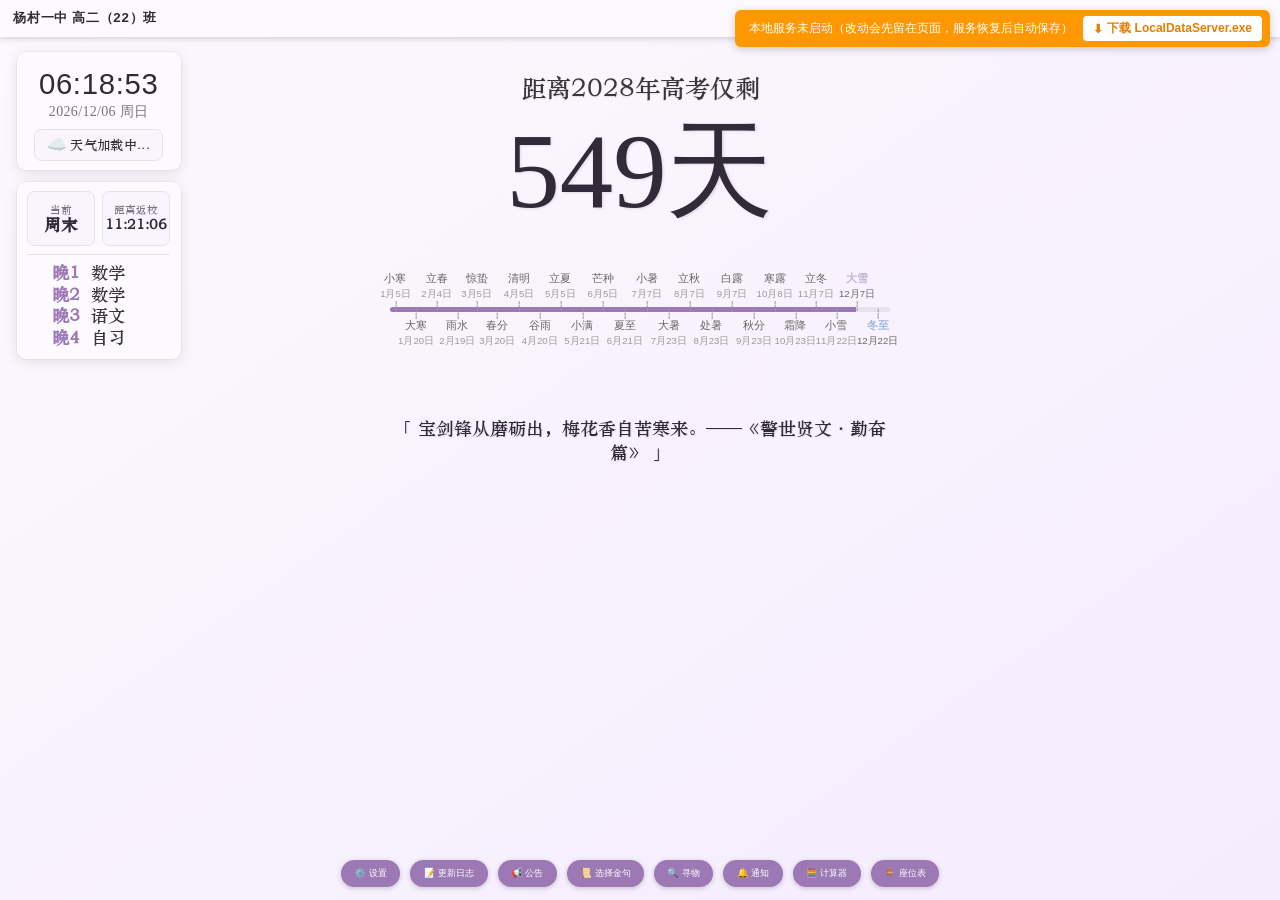
==== commit daa497da: "feat: 在线音乐搜索接入 Meting 中转 - 默认音源改为 meting，并发请求 GD Studio / icodeq，合并网易云/QQ/酷狗结果 - 播放、歌词、封面走中转；音频由 m-s" ====
--- a/index.html
+++ b/index.html
@@ -369,6 +369,11 @@
 
                     待添加的新功能：自定义倒计时（不只是高考倒计时，如一月考倒计时、期末倒计时等）、方便地统计需要讲的题目（课前统计好，课上老师直接讲）等。欢迎提建议。
 
+                    2026.11.11
+                    1. 音乐搜索默认改走公共 Meting 中转：同时请求 GD Studio 和 icodeq 两个可用接口，自动合并网易云、QQ 音乐、酷狗的结果，网络不好时谁先返回用谁；
+                    2. 播放、歌词、封面也通过中转获取，音频由 m-server 代理并支持拖动进度条；教室网络直连音乐接口被拦截时，搜索和播放仍然可用；
+                    3. 直连音源保留在可选列表里，网络允许时可以手动打开；m-server 升级到 1.4.0；
+
                     2026.11.4
                     1. 设置改为垂直标签页分页：常规、虚拟时间、今日课表、倒计日、调色盘、金句历史、管理员，切换更直观；
                     2. 调色盘支持多套配色方案，可新建、重命名、删除、切换；支持「完整配色」和「单色主题」两种模式，单色主题按节气同款公式自动生成整套颜色；
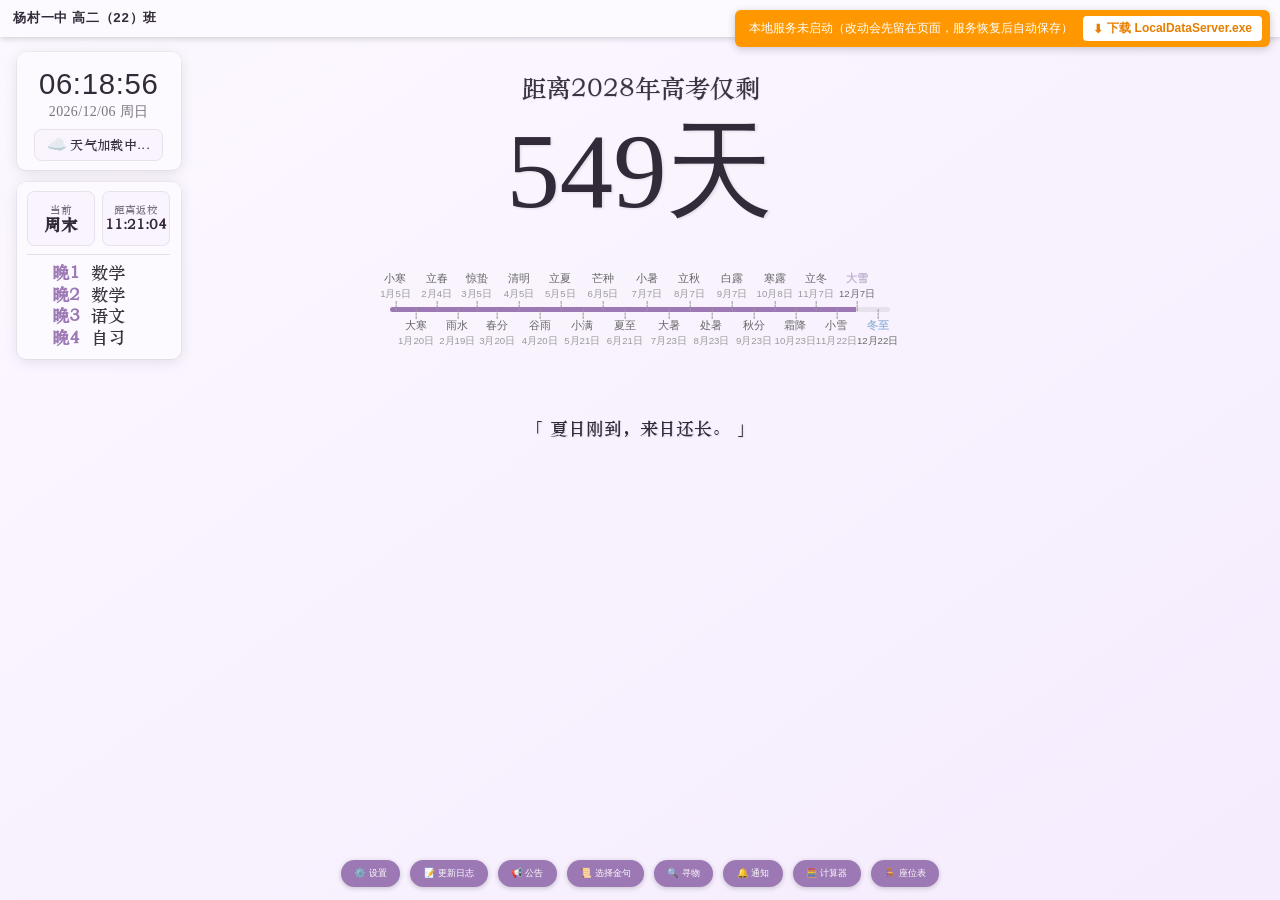
==== commit 2d422f3a: "fix: Meting 播放稳定性与歌词校验 - icodeq 直链过期后重新搜索同一首歌，避免切到翻唱 - 换源候选按歌名/歌手相似度排序，优先同曲 - LRC 歌词以 [mm:ss] 开头不再被误" ====
--- a/index.html
+++ b/index.html
@@ -372,7 +372,7 @@
                     2026.11.11
                     1. 音乐搜索默认改走公共 Meting 中转：同时请求 GD Studio 和 icodeq 两个可用接口，自动合并网易云、QQ 音乐、酷狗的结果，网络不好时谁先返回用谁；
                     2. 播放、歌词、封面也通过中转获取，音频由 m-server 代理并支持拖动进度条；教室网络直连音乐接口被拦截时，搜索和播放仍然可用；
-                    3. 直连音源保留在可选列表里，网络允许时可以手动打开；m-server 升级到 1.4.0；
+                    3. 直连音源保留在可选列表里，网络允许时可以手动打开；m-server 升级到 1.4.1；
 
                     2026.11.4
                     1. 设置改为垂直标签页分页：常规、虚拟时间、今日课表、倒计日、调色盘、金句历史、管理员，切换更直观；
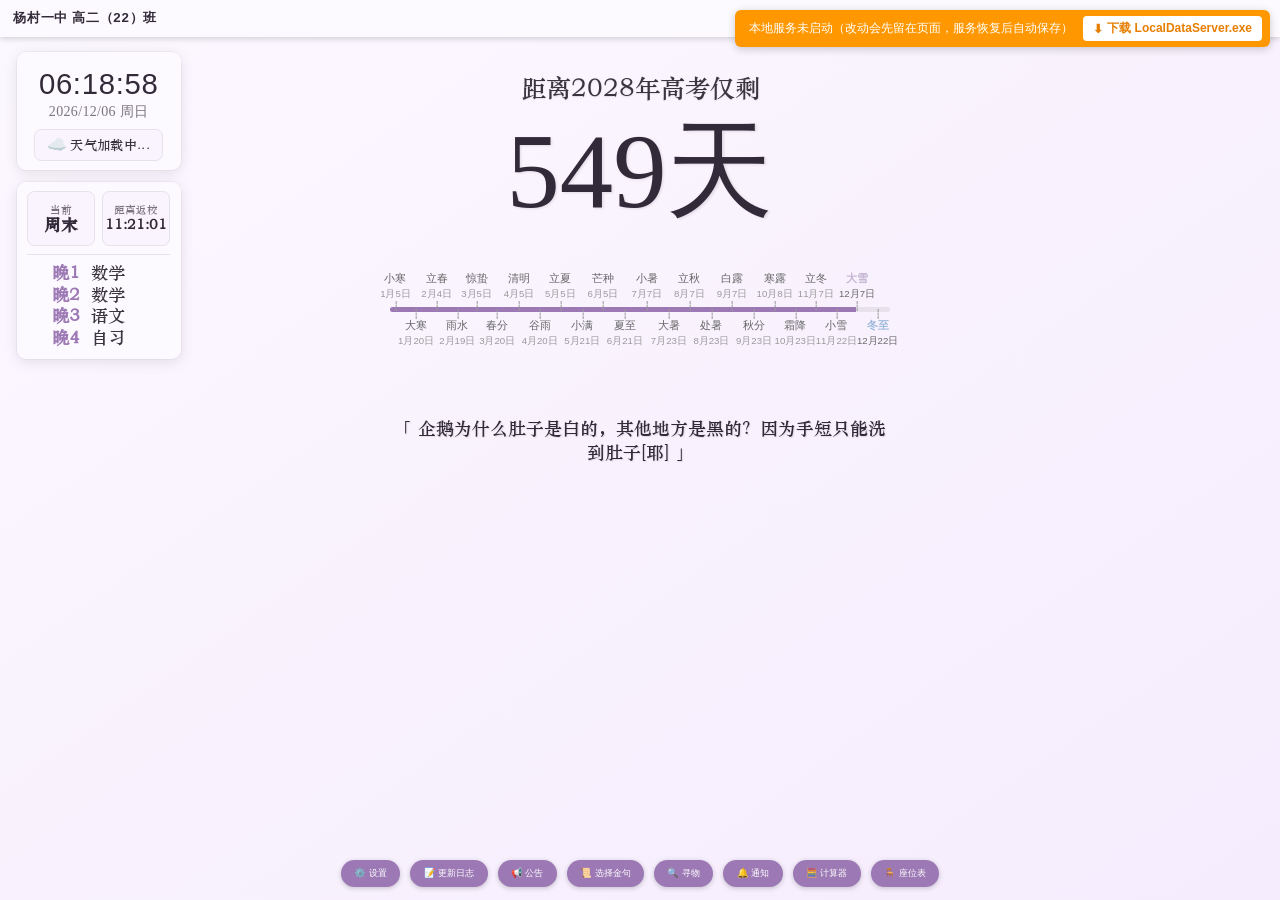
==== commit e91c15fd: "fix: 中转音频不可用时明确失败，并标注 QQ/酷狗「仅搜索」 - meting 音频校验失败时不再返回可播放会话 - 搜索结果/歌单标注 icodeq QQ/酷狗结果「仅搜索」 - m-serve" ====
--- a/index.html
+++ b/index.html
@@ -372,7 +372,8 @@
                     2026.11.11
                     1. 音乐搜索默认改走公共 Meting 中转：同时请求 GD Studio 和 icodeq 两个可用接口，自动合并网易云、QQ 音乐、酷狗的结果，网络不好时谁先返回用谁；
                     2. 播放、歌词、封面也通过中转获取，音频由 m-server 代理并支持拖动进度条；教室网络直连音乐接口被拦截时，搜索和播放仍然可用；
-                    3. 直连音源保留在可选列表里，网络允许时可以手动打开；m-server 升级到 1.4.1；
+                    3. 直连音源保留在可选列表里，网络允许时可以手动打开；m-server 升级到 1.4.2；
+                    4. 说明：icodeq 中转目前只代理网易云音频；QQ / 酷狗结果会保留用于搜索，并标注「仅搜索」，播放时会尝试网易云同名曲目；
 
                     2026.11.4
                     1. 设置改为垂直标签页分页：常规、虚拟时间、今日课表、倒计日、调色盘、金句历史、管理员，切换更直观；
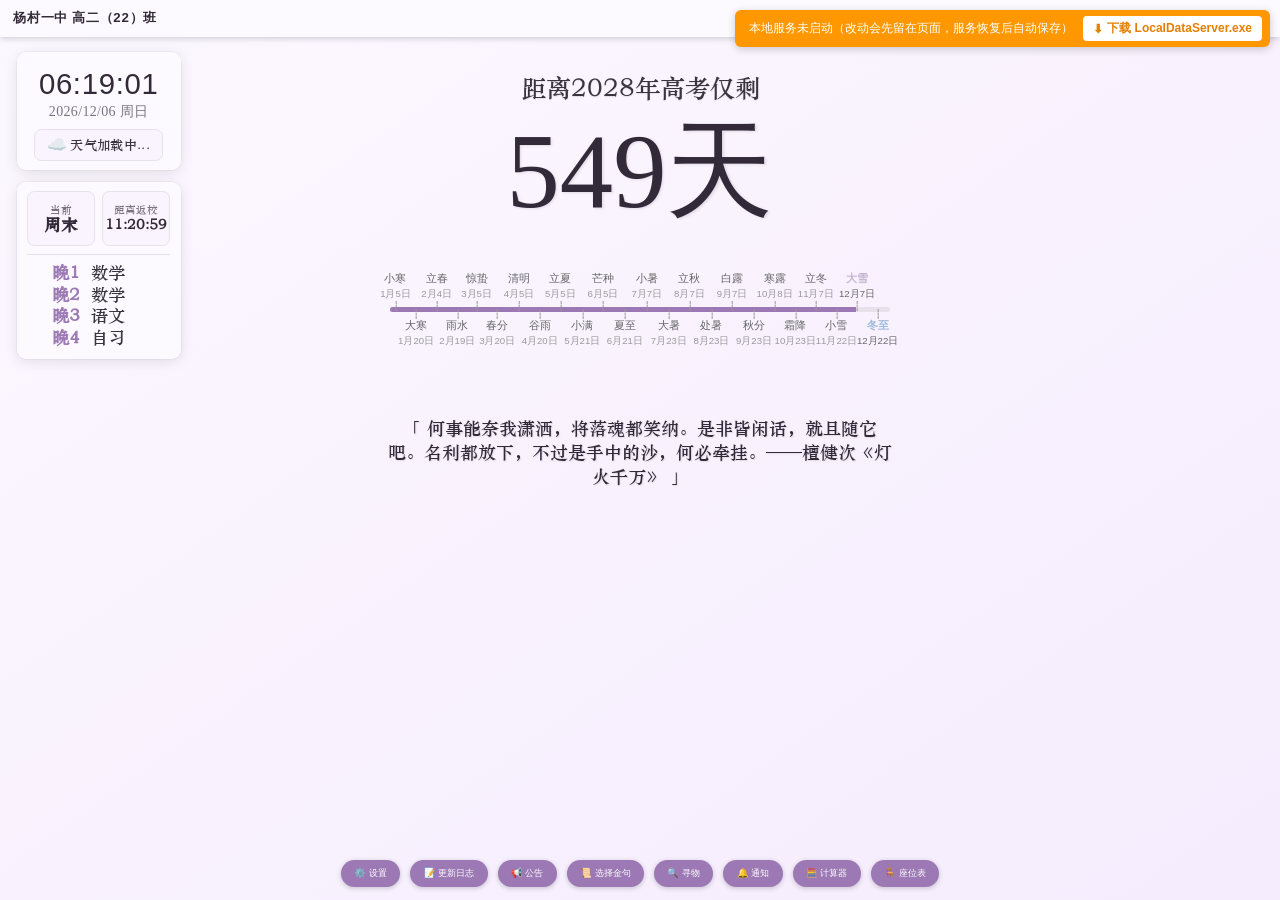
==== commit c2ce2db5: "主题设置：新增背景壁纸、重做预设主题并优化调色性能" ====
--- a/index.html
+++ b/index.html
@@ -114,7 +114,7 @@
                         </button>
                         <button type="button" class="settings-tab" data-page="palette">
                             <span class="settings-tab-icon">🎨</span>
-                            <span class="settings-tab-text">调色盘</span>
+                            <span class="settings-tab-text">主题设置</span>
                         </button>
                         <button type="button" class="settings-tab" data-page="phraseHistory">
                             <span class="settings-tab-icon">🕘</span>
@@ -281,53 +281,104 @@
                             </div>
                         </section>
 
-                        <!-- 5. 调色盘 -->
+                        <!-- 5. 主题设置（原调色盘） -->
                         <section class="settings-page" data-page="palette">
-                            <div class="settings-body palette-page">
+                            <div class="settings-body theme-page">
+                                <div class="theme-page-header">
+                                    <h4 class="theme-page-title">主题设置</h4>
+                                    <p class="theme-page-desc">预设主题一键切换；也可以自定义完整配色，或只选一个主题色自动生成整套颜色。</p>
+                                </div>
+
+                                <div class="theme-block">
+                                    <div class="theme-block-head">
+                                        <span class="theme-block-title">预设主题</span>
+                                        <span class="theme-block-hint">点一下立即应用</span>
+                                    </div>
+                                    <div class="theme-preset-grid" id="themePresetGrid"></div>
+                                </div>
+
+                                <div class="theme-block">
+                                    <div class="theme-block-head">
+                                        <span class="theme-block-title">我的主题</span>
+                                        <span class="theme-scheme-actions">
+                                            <button type="button" class="palette-btn" id="paletteSchemeNew">＋ 新建</button>
+                                            <button type="button" class="palette-btn" id="paletteSchemeRename">重命名</button>
+                                            <button type="button" class="palette-btn danger" id="paletteSchemeDelete">删除</button>
+                                        </span>
+                                    </div>
+                                    <div class="theme-scheme-list" id="themeSchemeList"></div>
+                                </div>
+
                                 <div class="palette-enable-row">
                                     <label class="switch">
-                                        <span class="switch-text">启用调色盘</span>
+                                        <span class="switch-text">启用自定义主题</span>
                                         <input type="checkbox" id="paletteEnabledSwitch">
                                         <span class="slider"></span>
                                     </label>
                                     <span class="palette-enable-hint">关闭后恢复节气 / 默认配色</span>
                                 </div>
 
-                                <div class="palette-scheme-bar">
-                                    <span class="palette-scheme-label">配色方案</span>
-                                    <select id="paletteSchemeSelect" class="palette-select" aria-label="配色方案"></select>
-                                    <button type="button" class="palette-btn" id="paletteSchemeNew">新建</button>
-                                    <button type="button" class="palette-btn" id="paletteSchemeRename">重命名</button>
-                                    <button type="button" class="palette-btn danger" id="paletteSchemeDelete">删除</button>
+                                <div class="theme-block">
+                                    <div class="theme-block-head">
+                                        <span class="theme-block-title">编辑当前主题</span>
+                                        <span class="theme-block-hint" id="themeCurrentName"></span>
+                                    </div>
+
+                                    <div class="palette-mode-tabs" id="paletteModeTabs">
+                                        <button type="button" class="palette-mode-tab active" data-mode="full">完整配色</button>
+                                        <button type="button" class="palette-mode-tab" data-mode="theme">单色主题</button>
+                                    </div>
+
+                                    <div class="palette-mode-panel" data-mode-panel="full">
+                                        <p class="palette-hint">
+                                            拖动颜色即可实时预览。这里的初始颜色取自当前页面实际应用的颜色，不是 CSS 里写死的默认绿色。
+                                        </p>
+                                        <div class="palette-grid" id="paletteGrid"></div>
+                                    </div>
+
+                                    <div class="palette-mode-panel" data-mode-panel="theme" hidden>
+                                        <p class="palette-hint">
+                                            只选一个主题色，主色、文字、背景、卡片和边框会按照节气配色的同一套公式自动计算。
+                                        </p>
+                                        <div class="palette-theme-row">
+                                            <input type="color" id="paletteThemeColor" class="palette-swatch palette-theme-swatch" aria-label="主题色">
+                                            <div class="palette-info">
+                                                <span class="palette-label">主题色</span>
+                                                <span class="palette-hex" id="paletteThemeHex">#8bc34a</span>
+                                            </div>
+                                        </div>
+                                    </div>
+
+                                    <div class="palette-actions">
+                                        <span class="palette-status" id="paletteStatus"></span>
+                                    </div>
                                 </div>
 
-                                <div class="palette-mode-tabs" id="paletteModeTabs">
-                                    <button type="button" class="palette-mode-tab active" data-mode="full">完整配色</button>
-                                    <button type="button" class="palette-mode-tab" data-mode="theme">单色主题</button>
-                                </div>
-
-                                <div class="palette-mode-panel" data-mode-panel="full">
-                                    <p class="palette-hint">
-                                        拖动颜色即可实时预览。这里的初始颜色取自当前页面实际应用的颜色，不是 CSS 里写死的默认绿色。
-                                    </p>
-                                    <div class="palette-grid" id="paletteGrid"></div>
-                                </div>
-
-                                <div class="palette-mode-panel" data-mode-panel="theme" hidden>
-                                    <p class="palette-hint">
-                                        只选一个主题色，主色、文字、背景、卡片和边框会按照节气配色的同一套公式自动计算。
-                                    </p>
-                                    <div class="palette-theme-row">
-                                        <input type="color" id="paletteThemeColor" class="palette-swatch palette-theme-swatch" aria-label="主题色">
-                                        <div class="palette-info">
-                                            <span class="palette-label">主题色</span>
-                                            <span class="palette-hex" id="paletteThemeHex">#8bc34a</span>
-                                        </div>
-                                    </div>
-                                </div>
-
-                                <div class="palette-actions">
-                                    <span class="palette-status" id="paletteStatus"></span>
+                                <div class="theme-block theme-wallpaper-block">
+                                    <div class="theme-block-head">
+                                        <span class="theme-block-title">背景壁纸</span>
+                                        <span class="theme-block-hint">显示在页面背景，卡片保持主题色</span>
+                                    </div>
+
+                                    <div class="wallpaper-toolbar">
+                                        <label class="switch wallpaper-switch">
+                                            <span class="switch-text">启用背景壁纸</span>
+                                            <input type="checkbox" id="wallpaperEnabledSwitch">
+                                            <span class="slider"></span>
+                                        </label>
+                                        <button type="button" class="palette-btn" id="wallpaperUploadBtn">上传图片</button>
+                                        <button type="button" class="palette-btn" id="wallpaperClearBtn">清除</button>
+                                        <input type="file" id="wallpaperFile" accept="image/*" hidden>
+                                    </div>
+
+                                    <div class="wallpaper-preset-grid" id="wallpaperPresetGrid"></div>
+                                    <div class="wallpaper-preview" id="wallpaperPreview"></div>
+
+                                    <div class="wallpaper-dim-row">
+                                        <span>白色遮罩</span>
+                                        <input type="range" id="wallpaperDim" min="0" max="80" value="35">
+                                        <span id="wallpaperDimValue">35%</span>
+                                    </div>
                                 </div>
                             </div>
                         </section>
@@ -369,20 +420,18 @@
 
                     待添加的新功能：自定义倒计时（不只是高考倒计时，如一月考倒计时、期末倒计时等）、方便地统计需要讲的题目（课前统计好，课上老师直接讲）等。欢迎提建议。
 
-                    2026.11.11
-                    1. 音乐搜索默认改走公共 Meting 中转：同时请求 GD Studio 和 icodeq 两个可用接口，自动合并网易云、QQ 音乐、酷狗的结果，网络不好时谁先返回用谁；
-                    2. 播放、歌词、封面也通过中转获取，音频由 m-server 代理并支持拖动进度条；教室网络直连音乐接口被拦截时，搜索和播放仍然可用；
-                    3. 直连音源保留在可选列表里，网络允许时可以手动打开；m-server 升级到 1.4.2；
-                    4. 说明：icodeq 中转目前只代理网易云音频；QQ / 酷狗结果会保留用于搜索，并标注「仅搜索」，播放时会尝试网易云同名曲目；
+                    2026.11.12
+                    1. 设置里的「调色盘」更名为「主题设置」，新增背景壁纸：内置 9 张节气图，也可上传本地图片（自动压缩），支持白色遮罩调节；
+                    2. 重新设计预设主题：新增 8 套一键切换的预设，「我的主题」改成可视化卡片，切换更直观；
+                    3. 优化调色性能：拖动颜色时只更新当前变量，不再重复读取和重算整套配色；
 
                     2026.11.4
-                    1. 设置改为垂直标签页分页：常规、虚拟时间、今日课表、倒计日、调色盘、金句历史、管理员，切换更直观；
-                    2. 调色盘支持多套配色方案，可新建、重命名、删除、切换；支持「完整配色」和「单色主题」两种模式，单色主题按节气同款公式自动生成整套颜色；
-                    3. 调色盘新增启用开关：开启时应用调色盘，关闭时恢复节气 / 默认配色；首次打开时待调颜色取自当前实际应用的颜色，不再固定为 CSS 里的绿色；
-                    4. 放歌模式下，鼠标滚轮调整音量的最小单位由 5 改为 2；
+                    1. 设置改为垂直标签页分页：常规、虚拟时间、今日课表、倒计日、主题设置、金句历史、管理员，切换更直观；
+                    2. 主题设置支持多套配色方案，可新建、重命名、删除、切换；支持「完整配色」和「单色主题」两种模式，单色主题按节气同款公式自动生成整套颜色；
+                    3. 主题设置新增启用开关：开启时应用自定义主题，关闭时恢复节气 / 默认配色；首次打开时待调颜色取自当前实际应用的颜色，不再固定为 CSS 里的绿色；
 
                     2026.11.3
-                    1. 设置新增「调色盘」：可自由调整主色、文字、背景、卡片、边框等全站配色，拖动颜色立即生效，设置会被记住；启用后暂停节气渐变，点「恢复默认配色」即可回到节气配色；
+                    1. 设置新增「主题设置」（原调色盘）：可自由调整主色、文字、背景、卡片、边框等全站配色，拖动颜色立即生效，设置会被记住；启用后暂停节气渐变，点「恢复默认配色」即可回到节气配色；
                     2. 设置新增「金句历史」：自动记录近 24 小时内展示过的所有金句（自动轮播、点击刷新、手动选择都算，含联网获取的句子），点列表里的任意一条即可重新展示，来不及看清的句子不会再错过；
                     3. m-server 禁止多开：同一时间只允许运行一个实例，重复启动会直接退出；
                     4. m-server 与 LocalDataServer 支持自动更新：启动时从 GitHub Releases 读取清单，只有自己的版本落后时才下载并替换自己，两个 exe 的版本号互相独立；下载内置 ghfast.top、gh-proxy.com、ghproxy.net 加速源；
@@ -1206,6 +1255,7 @@
     <script src="js/features/auto_refresh.js"></script>
     <script src="js/features/theme_background.js"></script>
     <script src="js/features/palette.js"></script>
+    <script src="js/features/wallpaper.js"></script>
 
     <script src="js/features/modal_core.js"></script>
     <script src="js/features/modal_settings.js"></script>
--- a/css/style.css
+++ b/css/style.css
@@ -247,6 +247,47 @@
 .palette-theme-row{display:flex;align-items:center;gap:14px;padding:14px;background:var(--theme-surface-soft);border:1px solid var(--theme-border);border-radius:10px;width:fit-content;min-width:260px}
 .palette-theme-swatch{width:56px;height:56px}
 .palette-actions{margin-top:0}
+
+/* ===== 主题设置：预设 / 我的主题 / 壁纸 ===== */
+.theme-page{display:flex;flex-direction:column;gap:16px}
+.theme-page-header{padding:2px 2px 0}
+.theme-page-title{margin:0 0 6px;font-size:20px;font-family:STZhongsong,serif;color:var(--theme-dark)}
+.theme-page-desc{margin:0;font-size:13px;line-height:1.7;color:var(--theme-muted)}
+.theme-block{padding:14px 16px;background:var(--theme-surface-solid);border:1px solid var(--theme-border);border-radius:12px}
+.theme-block-head{display:flex;align-items:center;justify-content:space-between;gap:12px;margin-bottom:12px}
+.theme-block-title{font-size:15px;font-weight:600;font-family:STZhongsong,serif;color:var(--theme-dark)}
+.theme-block-hint{font-size:12px;color:var(--theme-muted)}
+.theme-preset-grid{display:grid;grid-template-columns:repeat(auto-fill,minmax(140px,1fr));gap:10px}
+.theme-preset-card{display:flex;align-items:center;gap:10px;padding:10px 12px;border:1px solid var(--theme-border);border-radius:10px;background:var(--theme-surface-soft);color:var(--theme-text);font-family:inherit;font-size:14px;text-align:left;cursor:pointer;transition:all .18s}
+.theme-preset-card:hover{border-color:var(--theme-primary);background:var(--theme-surface-hover);transform:translateY(-1px)}
+.theme-preset-card.active{border-color:var(--theme-primary);background:rgba(var(--theme-primary-rgb),.10);box-shadow:0 0 0 2px rgba(var(--theme-primary-rgb),.16);color:var(--theme-primary-active);font-weight:600}
+.theme-preset-swatch{width:28px;height:28px;border-radius:50%;flex-shrink:0;background:var(--preset-color);box-shadow:inset 0 0 0 3px rgba(255,255,255,.28),0 2px 6px rgba(0,0,0,.12)}
+.theme-preset-name{white-space:nowrap;overflow:hidden;text-overflow:ellipsis}
+.theme-scheme-actions{display:flex;gap:6px;flex-wrap:wrap}
+.theme-scheme-actions .palette-btn{height:32px;padding:0 10px;font-size:13px}
+.theme-scheme-list{display:flex;flex-wrap:wrap;gap:8px}
+.theme-scheme-card{display:flex;align-items:center;gap:8px;padding:7px 12px 7px 8px;border:1px solid var(--theme-border);border-radius:999px;background:var(--theme-surface-soft);color:var(--theme-text);font-family:inherit;font-size:14px;cursor:pointer;transition:all .18s}
+.theme-scheme-card:hover{border-color:var(--theme-primary);background:var(--theme-surface-hover)}
+.theme-scheme-card.active{border-color:var(--theme-primary);background:rgba(var(--theme-primary-rgb),.10);color:var(--theme-primary-active);font-weight:600}
+.theme-scheme-swatch{width:24px;height:24px;border-radius:50%;flex-shrink:0;border:1px solid rgba(0,0,0,.08)}
+.theme-scheme-name{max-width:160px;white-space:nowrap;overflow:hidden;text-overflow:ellipsis}
+.theme-scheme-mode{font-size:11px;line-height:1;padding:3px 7px;border-radius:999px;background:rgba(var(--theme-primary-rgb),.10);color:var(--theme-primary-active);font-weight:400}
+.theme-block .palette-mode-tabs{margin-bottom:12px}
+.theme-block .palette-hint{margin:0 0 12px}
+.theme-block .palette-actions{margin-top:8px}
+.wallpaper-toolbar{display:flex;align-items:center;gap:12px;flex-wrap:wrap;margin-bottom:12px}
+.wallpaper-switch{width:auto;min-width:180px}
+.wallpaper-preset-grid{display:grid;grid-template-columns:repeat(auto-fill,minmax(110px,1fr));gap:8px;margin-bottom:12px}
+.wallpaper-preset{position:relative;height:70px;padding:0;border:2px solid transparent;border-radius:8px;overflow:hidden;background:var(--theme-surface-soft);cursor:pointer;transition:all .18s}
+.wallpaper-preset img{width:100%;height:100%;object-fit:cover;display:block}
+.wallpaper-preset:hover{border-color:var(--theme-primary);transform:translateY(-1px)}
+.wallpaper-preset.active{border-color:var(--theme-primary);box-shadow:0 0 0 2px rgba(var(--theme-primary-rgb),.18)}
+.wallpaper-preset-name{position:absolute;left:7px;bottom:5px;font-size:11px;color:#fff;text-shadow:0 1px 4px rgba(0,0,0,.7);pointer-events:none}
+.wallpaper-preview{min-height:92px;border:1px dashed var(--theme-border);border-radius:10px;background:var(--theme-surface-soft);display:flex;align-items:center;justify-content:center;overflow:hidden;color:var(--theme-muted);font-size:13px}
+.wallpaper-preview img{width:100%;max-height:180px;object-fit:cover;display:block}
+.wallpaper-dim-row{display:flex;align-items:center;gap:10px;margin-top:10px;font-size:13px;color:var(--theme-muted)}
+.wallpaper-dim-row input[type="range"]{flex:1;min-width:120px;accent-color:var(--theme-primary)}
+.wallpaper-dim-row span:last-child{min-width:42px;text-align:right;font-variant-numeric:tabular-nums}
 
 /* 虚拟时间预览滑条只在「虚拟时间」页显示 */
 .settings-modal.active:not(.virtual-tab) .preview-slider-zone{display:none}
